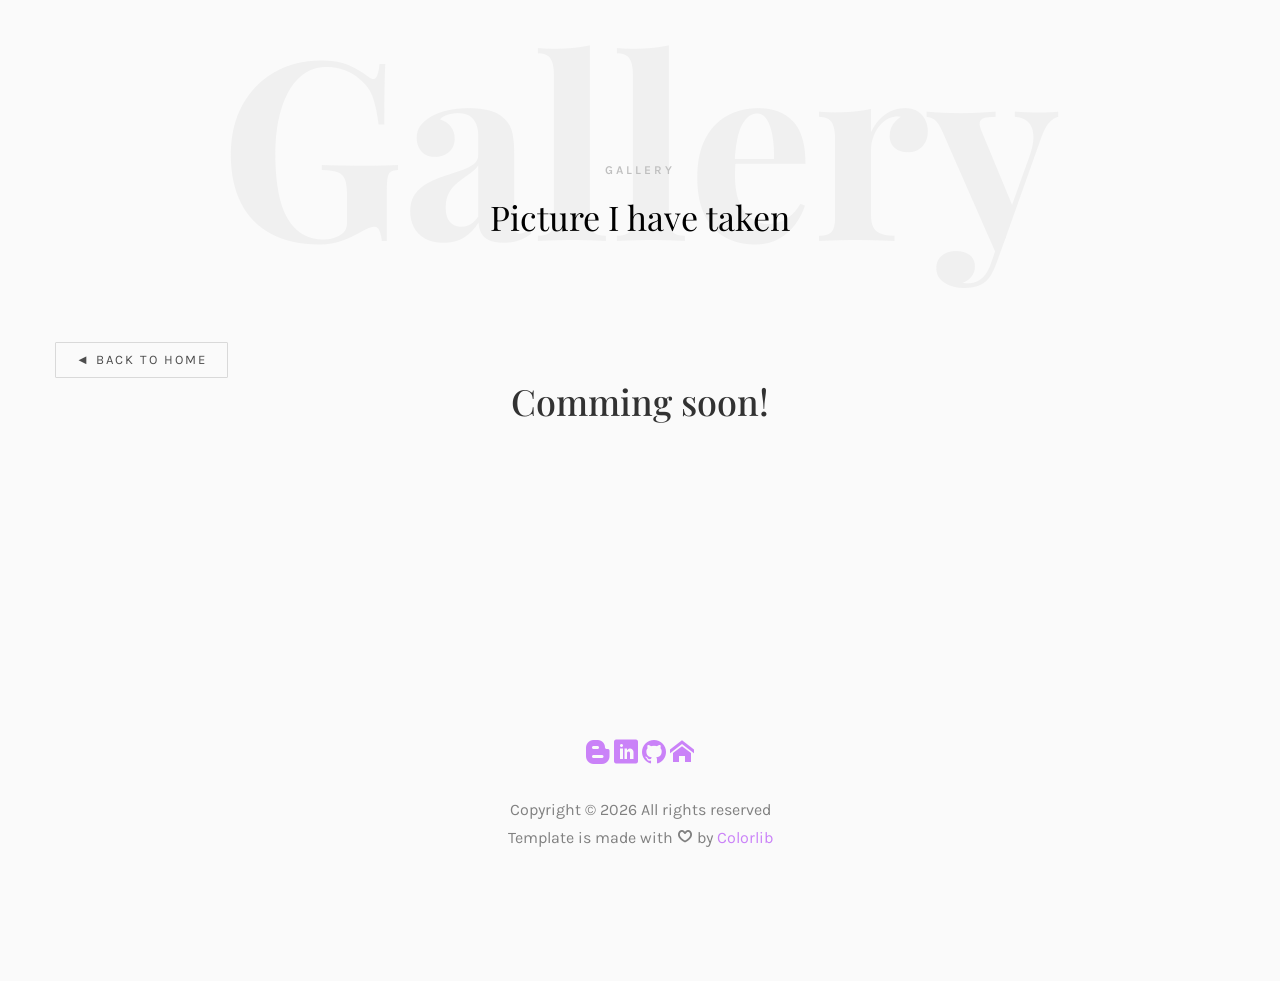
==== gallery.html @ eb0077fd "done index page" ====
<!DOCTYPE HTML>
<html>

<head>
    <meta charset="utf-8">
    <meta http-equiv="X-UA-Compatible" content="IE=edge">
    <title>Gallery | Phan Nhân</title>
    <meta name="viewport" content="width=device-width, initial-scale=1">
    <meta name="description" content="My personal portfolio" />
    <meta name="keywords"
        content="help-14,help14,nhan,phan,developer,programmer,coder,finsify,money lover,app,backend" />
    <meta name="author" content="Help-14" />

    <!-- Facebook and Twitter integration -->
    <meta property="og:title" content="Gallery | Phan Nhan" />
    <meta property="og:image" content="https://nhan.pt/images/preview.jpg" />
    <meta property="og:url" content="https://nhan.pt" />
    <meta property="og:site_name" content="Phan Nhân" />
    <meta property="og:description" content="My personal portfolio" />
    <meta name="twitter:title" content="Gallery | Nhan Phan" />
    <meta name="twitter:image" content="https://nhan.pt/images/preview.jpg" />
    <meta name="twitter:url" content="https://nhan.pt" />
    <meta name="twitter:card" content="summary" />

    <link rel="shortcut icon" href="images/favicon.ico">

    <link href="https://fonts.googleapis.com/css?family=Karla:400,700" rel="stylesheet">
    <link href="https://fonts.googleapis.com/css?family=Playfair+Display:400,400i,700" rel="stylesheet">

    <!-- Animate.css -->
    <link rel="stylesheet" href="css/animate.css">
    <!-- Icomoon Icon Fonts-->
    <link rel="stylesheet" href="css/icomoon.css">
    <!-- Bootstrap  -->
    <link rel="stylesheet" href="css/bootstrap.css">
    <!-- Owl Carousel -->
    <link rel="stylesheet" href="css/owl.carousel.min.css">
    <link rel="stylesheet" href="css/owl.theme.default.min.css">
    <!-- Magnific Popup -->
    <link rel="stylesheet" href="css/magnific-popup.css">

    <link rel="stylesheet" href="css/style.css">

    <!-- Modernizr JS -->
    <script src="js/modernizr-2.6.2.min.js"></script>
    <!-- FOR IE9 below -->
    <!--[if lt IE 9]>
	<script src="js/respond.min.js"></script>
	<![endif]-->

    <!-- Global site tag (gtag.js) - Google Analytics -->
    <script async src="https://www.googletagmanager.com/gtag/js?id=G-64HGCN0E6J"></script>
    <script>
        window.dataLayer = window.dataLayer || [];
        function gtag() { dataLayer.push(arguments); }
        gtag('js', new Date());
        gtag('config', 'G-64HGCN0E6J');
    </script>
</head>

<body>

    <div id="colorlib-page">
        <div id="colorlib-testimony">
            <div id="gallery" class="container">
                <div class="row text-center">
                    <h2 class="bold">Gallery</h2>
                </div>
                <div class="row">
                    <div class="col-md-12 col-md-offset-0 text-center animate-box intro-heading">
                        <span>Gallery</span>
                        <h2>Picture I have taken</h2>
                    </div>
                </div>
                <div class="row">
                    <a href="./index.html" class="btn btn-primary btn-outline">◄ Back to home</a>
                </div>

                <div class="row">
                    <center>
                        <h1>
                            Comming soon!
                        </h1>
                    </center>
                </div>
            </div>
        </div>
    </div>

    <footer>
        <div id="footer">
            <div class="container">
                <div id="contact" class="row">
                    <div class="col-md-12 text-center">
                        <p class="colorlib-social-icons">
                            <a href="https://medium.com/help-14"><i class="icon-blogger"></i></a>
                            <a href="https://www.linkedin.com/in/nhan-phan-625733227/"><i class="icon-linkedin"></i></a>
                            <a href="https://github.com/help-14"><i class="icon-github"></i></a>
                            <a href="https://help14.com"><i class="icon-home"></i></a>
                        </p>
                        <p><a class="mail"></a></p>
                        <p></p>
                    </div>
                </div>
                <div class="row">
                    <div class="col-md-12 text-center">
                        <p>
                            <!-- Link back to Colorlib can't be removed. Template is licensed under CC BY 3.0. -->
                            Copyright &copy;
                            <script>document.write(new Date().getFullYear());</script> All rights reserved
                            <br />Template is made with <i class="icon-heart4" aria-hidden="true"></i> by <a
                                href="https://colorlib.com" target="_blank">Colorlib</a>
                            <!-- Link back to Colorlib can't be removed. Template is licensed under CC BY 3.0. -->
                        </p>
                    </div>
                </div>
            </div>
        </div>
    </footer>

    </div>

    <!-- jQuery -->
    <script src="js/jquery.min.js"></script>
    <!-- jQuery Easing -->
    <script src="js/jquery.easing.1.3.js"></script>
    <!-- Bootstrap -->
    <script src="js/bootstrap.min.js"></script>
    <!-- Waypoints -->
    <script src="js/jquery.waypoints.min.js"></script>
    <!-- Owl Carousel -->
    <script src="js/owl.carousel.min.js"></script>
    <!-- Magnific Popup -->
    <script src="js/jquery.magnific-popup.min.js"></script>
    <script src="js/magnific-popup-options.js"></script>

    <!-- Main JS (Do not remove) -->
    <script src="js/main.js"></script>

</body>

</html>
---- css/icomoon.css ----
@font-face{font-family:icomoon;src:url('fonts/icomoon.eot?tmere9');src:url('fonts/icomoon.eot?tmere9#iefix') format('embedded-opentype'),url('fonts/icomoon.ttf?tmere9') format('truetype'),url('fonts/icomoon.woff?tmere9') format('woff'),url('fonts/icomoon.svg?tmere9#icomoon') format('svg');font-weight:400;font-style:normal}[class*=" icon-"],[class^=icon-]{font-family:icomoon!important;speak:none;font-style:normal;font-weight:400;font-variant:normal;text-transform:none;line-height:1;-webkit-font-smoothing:antialiased;-moz-osx-font-smoothing:grayscale}.icon-activity:before{content:"\e900"}.icon-airplay:before{content:"\e901"}.icon-alert-circle:before{content:"\e902"}.icon-alert-octagon:before{content:"\e903"}.icon-alert-triangle:before{content:"\e904"}.icon-align-center:before{content:"\e905"}.icon-align-justify:before{content:"\e906"}.icon-align-left:before{content:"\e907"}.icon-align-right:before{content:"\e908"}.icon-anchor:before{content:"\e909"}.icon-aperture:before{content:"\e90a"}.icon-arrow-down3:before{content:"\e90b"}.icon-arrow-down-circle:before{content:"\e90c"}.icon-arrow-down-left3:before{content:"\e90d"}.icon-arrow-down-right3:before{content:"\e90e"}.icon-arrow-left3:before{content:"\e90f"}.icon-arrow-left-circle:before{content:"\e910"}.icon-arrow-right3:before{content:"\e911"}.icon-arrow-right-circle:before{content:"\e912"}.icon-arrow-up3:before{content:"\e913"}.icon-arrow-up-circle:before{content:"\e914"}.icon-arrow-up-left3:before{content:"\e915"}.icon-arrow-up-right3:before{content:"\e916"}.icon-at-sign:before{content:"\e917"}.icon-award:before{content:"\e918"}.icon-bar-chart:before{content:"\e919"}.icon-bar-chart-2:before{content:"\e91a"}.icon-battery:before{content:"\e91b"}.icon-battery-charging:before{content:"\e91c"}.icon-bell2:before{content:"\e91d"}.icon-bell-off:before{content:"\e91e"}.icon-bluetooth:before{content:"\e91f"}.icon-bold2:before{content:"\e920"}.icon-book2:before{content:"\e921"}.icon-book-open:before{content:"\e922"}.icon-bookmark2:before{content:"\e923"}.icon-box:before{content:"\e924"}.icon-briefcase2:before{content:"\e925"}.icon-calendar2:before{content:"\e926"}.icon-camera2:before{content:"\e927"}.icon-camera-off:before{content:"\e928"}.icon-cast:before{content:"\e929"}.icon-check:before{content:"\e92a"}.icon-check-circle:before{content:"\e92b"}.icon-check-square:before{content:"\e92c"}.icon-chevron-down:before{content:"\e92d"}.icon-chevron-left:before{content:"\e92e"}.icon-chevron-right:before{content:"\e92f"}.icon-chevron-up:before{content:"\e930"}.icon-chevrons-down:before{content:"\e931"}.icon-chevrons-left:before{content:"\e932"}.icon-chevrons-right:before{content:"\e933"}.icon-chevrons-up:before{content:"\e934"}.icon-chrome2:before{content:"\e935"}.icon-circle:before{content:"\e936"}.icon-clipboard2:before{content:"\e937"}.icon-clock3:before{content:"\e938"}.icon-cloud2:before{content:"\e939"}.icon-cloud-drizzle:before{content:"\e93a"}.icon-cloud-lightning:before{content:"\e93b"}.icon-cloud-off:before{content:"\e93c"}.icon-cloud-rain:before{content:"\e93d"}.icon-cloud-snow:before{content:"\e93e"}.icon-code:before{content:"\e93f"}.icon-codepen2:before{content:"\e940"}.icon-command2:before{content:"\e941"}.icon-compass3:before{content:"\e942"}.icon-copy2:before{content:"\e943"}.icon-corner-down-left:before{content:"\e944"}.icon-corner-down-right:before{content:"\e945"}.icon-corner-left-down:before{content:"\e946"}.icon-corner-left-up:before{content:"\e947"}.icon-corner-right-down:before{content:"\e948"}.icon-corner-right-up:before{content:"\e949"}.icon-corner-up-left:before{content:"\e94a"}.icon-corner-up-right:before{content:"\e94b"}.icon-cpu:before{content:"\e94c"}.icon-credit-card2:before{content:"\e94d"}.icon-crop2:before{content:"\e94e"}.icon-crosshair:before{content:"\e94f"}.icon-database2:before{content:"\e950"}.icon-delete:before{content:"\e951"}.icon-disc:before{content:"\e952"}.icon-dollar-sign:before{content:"\e953"}.icon-download4:before{content:"\e954"}.icon-download-cloud:before{content:"\e955"}.icon-droplet2:before{content:"\e956"}.icon-edit:before{content:"\e957"}.icon-edit-2:before{content:"\e958"}.icon-edit-3:before{content:"\e959"}.icon-external-link:before{content:"\e95a"}.icon-eye2:before{content:"\e95b"}.icon-eye-off:before{content:"\e95c"}.icon-facebook3:before{content:"\e95d"}.icon-fast-forward:before{content:"\e95e"}.icon-feather:before{content:"\e95f"}.icon-file:before{content:"\e960"}.icon-file-minus:before{content:"\e961"}.icon-file-plus:before{content:"\e962"}.icon-file-text3:before{content:"\e963"}.icon-film2:before{content:"\e964"}.icon-filter2:before{content:"\e965"}.icon-flag2:before{content:"\e966"}.icon-folder2:before{content:"\e967"}.icon-folder-minus2:before{content:"\e968"}.icon-folder-plus2:before{content:"\e969"}.icon-git-branch:before{content:"\e96a"}.icon-git-commit:before{content:"\e96b"}.icon-git-merge:before{content:"\e96c"}.icon-git-pull-request:before{content:"\e96d"}.icon-github2:before{content:"\e96e"}.icon-gitlab:before{content:"\e96f"}.icon-globe:before{content:"\e970"}.icon-grid:before{content:"\e971"}.icon-hard-drive:before{content:"\e972"}.icon-hash:before{content:"\e973"}.icon-headphones2:before{content:"\e974"}.icon-heart2:before{content:"\e975"}.icon-help-circle:before{content:"\e976"}.icon-home4:before{content:"\e977"}.icon-image2:before{content:"\e978"}.icon-inbox:before{content:"\e979"}.icon-info2:before{content:"\e97a"}.icon-instagram2:before{content:"\e97b"}.icon-italic2:before{content:"\e97c"}.icon-layers:before{content:"\e97d"}.icon-layout:before{content:"\e97e"}.icon-life-buoy:before{content:"\e97f"}.icon-link2:before{content:"\e980"}.icon-link-2:before{content:"\e981"}.icon-linkedin3:before{content:"\e982"}.icon-list3:before{content:"\e983"}.icon-loader:before{content:"\e984"}.icon-lock2:before{content:"\e985"}.icon-log-in:before{content:"\e986"}.icon-log-out:before{content:"\e987"}.icon-mail5:before{content:"\e988"}.icon-map3:before{content:"\e989"}.icon-map-pin:before{content:"\e98a"}.icon-maximize:before{content:"\e98b"}.icon-maximize-2:before{content:"\e98c"}.icon-menu5:before{content:"\e98d"}.icon-message-circle:before{content:"\e98e"}.icon-message-square:before{content:"\e98f"}.icon-mic2:before{content:"\e990"}.icon-mic-off:before{content:"\e991"}.icon-minimize:before{content:"\e992"}.icon-minimize-2:before{content:"\e993"}.icon-minus2:before{content:"\e994"}.icon-minus-circle:before{content:"\e995"}.icon-minus-square:before{content:"\e996"}.icon-monitor:before{content:"\e997"}.icon-moon:before{content:"\e998"}.icon-more-horizontal:before{content:"\e999"}.icon-more-vertical:before{content:"\e99a"}.icon-move:before{content:"\e99b"}.icon-music2:before{content:"\e99c"}.icon-navigation:before{content:"\e99d"}.icon-navigation-2:before{content:"\e99e"}.icon-octagon:before{content:"\e99f"}.icon-package:before{content:"\e9a0"}.icon-paperclip:before{content:"\e9a1"}.icon-pause3:before{content:"\e9a2"}.icon-pause-circle:before{content:"\e9a3"}.icon-percent:before{content:"\e9a4"}.icon-phone2:before{content:"\e9a5"}.icon-phone-call:before{content:"\e9a6"}.icon-phone-forwarded:before{content:"\e9a7"}.icon-phone-incoming:before{content:"\e9a8"}.icon-phone-missed:before{content:"\e9a9"}.icon-phone-off:before{content:"\e9aa"}.icon-phone-outgoing:before{content:"\e9ab"}.icon-pie-chart2:before{content:"\e9ac"}.icon-play4:before{content:"\e9ad"}.icon-play-circle:before{content:"\e9ae"}.icon-plus2:before{content:"\e9af"}.icon-plus-circle:before{content:"\e9b0"}.icon-plus-square:before{content:"\e9b1"}.icon-pocket:before{content:"\e9b2"}.icon-power2:before{content:"\e9b3"}.icon-printer2:before{content:"\e9b4"}.icon-radio:before{content:"\e9b5"}.icon-refresh-ccw:before{content:"\e9b6"}.icon-refresh-cw:before{content:"\e9b7"}.icon-repeat:before{content:"\e9b8"}.icon-rewind:before{content:"\e9b9"}.icon-rotate-ccw:before{content:"\e9ba"}.icon-rotate-cw:before{content:"\e9bb"}.icon-rss3:before{content:"\e9bc"}.icon-save:before{content:"\e9bd"}.icon-scissors2:before{content:"\e9be"}.icon-search2:before{content:"\e9bf"}.icon-send:before{content:"\e9c0"}.icon-server:before{content:"\e9c1"}.icon-settings:before{content:"\e9c2"}.icon-share3:before{content:"\e9c3"}.icon-share-2:before{content:"\e9c4"}.icon-shield2:before{content:"\e9c5"}.icon-shield-off:before{content:"\e9c6"}.icon-shopping-bag:before{content:"\e9c7"}.icon-shopping-cart:before{content:"\e9c8"}.icon-shuffle2:before{content:"\e9c9"}.icon-sidebar:before{content:"\e9ca"}.icon-skip-back:before{content:"\e9cb"}.icon-skip-forward:before{content:"\e9cc"}.icon-slack:before{content:"\e9cd"}.icon-slash:before{content:"\e9ce"}.icon-sliders:before{content:"\e9cf"}.icon-smartphone:before{content:"\e9d0"}.icon-speaker:before{content:"\e9d1"}.icon-square:before{content:"\e9d2"}.icon-star:before{content:"\e9d3"}.icon-stop-circle:before{content:"\e9d4"}.icon-sun2:before{content:"\e9d5"}.icon-sunrise:before{content:"\e9d6"}.icon-sunset:before{content:"\e9d7"}.icon-tablet2:before{content:"\e9d8"}.icon-tag:before{content:"\e9d9"}.icon-target2:before{content:"\e9da"}.icon-terminal2:before{content:"\e9db"}.icon-thermometer:before{content:"\e9dc"}.icon-thumbs-down:before{content:"\e9dd"}.icon-thumbs-up:before{content:"\e9de"}.icon-toggle-left:before{content:"\e9df"}.icon-toggle-right:before{content:"\e9e0"}.icon-trash:before{content:"\e9e1"}.icon-trash-2:before{content:"\e9e2"}.icon-trending-down:before{content:"\e9e3"}.icon-trending-up:before{content:"\e9e4"}.icon-triangle:before{content:"\e9e5"}.icon-truck2:before{content:"\e9e6"}.icon-tv2:before{content:"\e9e7"}.icon-twitter2:before{content:"\e9e8"}.icon-type:before{content:"\e9e9"}.icon-umbrella:before{content:"\e9ea"}.icon-underline2:before{content:"\e9eb"}.icon-unlock:before{content:"\e9ec"}.icon-upload4:before{content:"\e9ed"}.icon-upload-cloud:before{content:"\e9ee"}.icon-user2:before{content:"\e9ef"}.icon-user-check2:before{content:"\e9f0"}.icon-user-minus2:before{content:"\e9f1"}.icon-user-plus2:before{content:"\e9f2"}.icon-user-x:before{content:"\e9f3"}.icon-users2:before{content:"\e9f4"}.icon-video:before{content:"\e9f5"}.icon-video-off:before{content:"\e9f6"}.icon-voicemail:before{content:"\e9f7"}.icon-volume:before{content:"\e9f8"}.icon-volume-1:before{content:"\e9f9"}.icon-volume-2:before{content:"\e9fa"}.icon-volume-x:before{content:"\e9fb"}.icon-watch:before{content:"\e9fc"}.icon-wifi:before{content:"\e9fd"}.icon-wifi-off:before{content:"\e9fe"}.icon-wind:before{content:"\e9ff"}.icon-x:before{content:"\ea00"}.icon-x-circle:before{content:"\ea01"}.icon-x-square:before{content:"\ea02"}.icon-zap:before{content:"\ea03"}.icon-zap-off:before{content:"\ea04"}.icon-zoom-in2:before{content:"\ea05"}.icon-zoom-out2:before{content:"\ea06"}.icon-times:before{content:"\ea07"}.icon-tick:before{content:"\ea08"}.icon-plus3:before{content:"\ea09"}.icon-minus3:before{content:"\ea0a"}.icon-equals:before{content:"\ea0b"}.icon-divide:before{content:"\ea0c"}.icon-chevron-right2:before{content:"\ea0d"}.icon-chevron-left2:before{content:"\ea0e"}.icon-arrow-right-thick:before{content:"\ea0f"}.icon-arrow-left-thick:before{content:"\ea10"}.icon-th-small:before{content:"\ea11"}.icon-th-menu:before{content:"\ea12"}.icon-th-list:before{content:"\ea13"}.icon-th-large:before{content:"\ea14"}.icon-home5:before{content:"\ea15"}.icon-arrow-forward:before{content:"\ea16"}.icon-arrow-back:before{content:"\ea17"}.icon-rss4:before{content:"\ea18"}.icon-location3:before{content:"\ea19"}.icon-link3:before{content:"\ea1a"}.icon-image3:before{content:"\ea1b"}.icon-arrow-up-thick:before{content:"\ea1c"}.icon-arrow-down-thick:before{content:"\ea1d"}.icon-starburst:before{content:"\ea1e"}.icon-starburst-outline:before{content:"\ea1f"}.icon-star2:before{content:"\ea20"}.icon-flow-children:before{content:"\ea21"}.icon-export:before{content:"\ea22"}.icon-delete2:before{content:"\ea23"}.icon-delete-outline:before{content:"\ea24"}.icon-cloud-storage:before{content:"\ea25"}.icon-wi-fi:before{content:"\ea26"}.icon-heart3:before{content:"\ea27"}.icon-flash:before{content:"\ea28"}.icon-cancel:before{content:"\ea29"}.icon-backspace:before{content:"\ea2a"}.icon-attachment2:before{content:"\ea2b"}.icon-arrow-move:before{content:"\ea2c"}.icon-warning2:before{content:"\ea2d"}.icon-user3:before{content:"\ea2e"}.icon-radar:before{content:"\ea2f"}.icon-lock-open:before{content:"\ea30"}.icon-lock-closed:before{content:"\ea31"}.icon-location-arrow:before{content:"\ea32"}.icon-info3:before{content:"\ea33"}.icon-user-delete:before{content:"\ea34"}.icon-user-add:before{content:"\ea35"}.icon-media-pause:before{content:"\ea36"}.icon-group:before{content:"\ea37"}.icon-chart-pie:before{content:"\ea38"}.icon-chart-line:before{content:"\ea39"}.icon-chart-bar:before{content:"\ea3a"}.icon-chart-area:before{content:"\ea3b"}.icon-video2:before{content:"\ea3c"}.icon-point-of-interest:before{content:"\ea3d"}.icon-infinity:before{content:"\ea3e"}.icon-globe2:before{content:"\ea3f"}.icon-eye3:before{content:"\ea40"}.icon-cog2:before{content:"\ea41"}.icon-camera3:before{content:"\ea42"}.icon-upload5:before{content:"\ea43"}.icon-scissors3:before{content:"\ea44"}.icon-refresh:before{content:"\ea45"}.icon-pin:before{content:"\ea46"}.icon-key3:before{content:"\ea47"}.icon-info-large:before{content:"\ea48"}.icon-eject2:before{content:"\ea49"}.icon-download5:before{content:"\ea4a"}.icon-zoom:before{content:"\ea4b"}.icon-zoom-out3:before{content:"\ea4c"}.icon-zoom-in3:before{content:"\ea4d"}.icon-sort-numerically:before{content:"\ea4e"}.icon-sort-alphabetically:before{content:"\ea4f"}.icon-input-checked:before{content:"\ea50"}.icon-calender:before{content:"\ea51"}.icon-world:before{content:"\ea52"}.icon-notes:before{content:"\ea53"}.icon-code2:before{content:"\ea54"}.icon-arrow-sync:before{content:"\ea55"}.icon-arrow-shuffle:before{content:"\ea56"}.icon-arrow-repeat:before{content:"\ea57"}.icon-arrow-minimise:before{content:"\ea58"}.icon-arrow-maximise:before{content:"\ea59"}.icon-arrow-loop:before{content:"\ea5a"}.icon-anchor2:before{content:"\ea5b"}.icon-spanner:before{content:"\ea5c"}.icon-puzzle:before{content:"\ea5d"}.icon-power3:before{content:"\ea5e"}.icon-plane:before{content:"\ea5f"}.icon-pi:before{content:"\ea60"}.icon-phone3:before{content:"\ea61"}.icon-microphone:before{content:"\ea62"}.icon-media-rewind:before{content:"\ea63"}.icon-flag3:before{content:"\ea64"}.icon-adjust-brightness:before{content:"\ea65"}.icon-waves:before{content:"\ea66"}.icon-social-twitter:before{content:"\ea67"}.icon-social-facebook:before{content:"\ea68"}.icon-social-dribbble:before{content:"\ea69"}.icon-media-stop:before{content:"\ea6a"}.icon-media-record:before{content:"\ea6b"}.icon-media-play:before{content:"\ea6c"}.icon-media-fast-forward:before{content:"\ea6d"}.icon-media-eject:before{content:"\ea6e"}.icon-social-vimeo:before{content:"\ea6f"}.icon-social-tumbler:before{content:"\ea70"}.icon-social-skype:before{content:"\ea71"}.icon-social-pinterest:before{content:"\ea72"}.icon-social-linkedin:before{content:"\ea73"}.icon-social-last-fm:before{content:"\ea74"}.icon-social-github:before{content:"\ea75"}.icon-social-flickr:before{content:"\ea76"}.icon-at:before{content:"\ea77"}.icon-times-outline:before{content:"\ea78"}.icon-plus-outline:before{content:"\ea79"}.icon-minus-outline:before{content:"\ea7a"}.icon-tick-outline:before{content:"\ea7b"}.icon-th-large-outline:before{content:"\ea7c"}.icon-equals-outline:before{content:"\ea7d"}.icon-divide-outline:before{content:"\ea7e"}.icon-chevron-right-outline:before{content:"\ea7f"}.icon-chevron-left-outline:before{content:"\ea80"}.icon-arrow-right-outline:before{content:"\ea81"}.icon-arrow-left-outline:before{content:"\ea82"}.icon-th-small-outline:before{content:"\ea83"}.icon-th-menu-outline:before{content:"\ea84"}.icon-th-list-outline:before{content:"\ea85"}.icon-news:before{content:"\ea86"}.icon-home-outline:before{content:"\ea87"}.icon-arrow-up-outline:before{content:"\ea88"}.icon-arrow-forward-outline:before{content:"\ea89"}.icon-arrow-down-outline:before{content:"\ea8a"}.icon-arrow-back-outline:before{content:"\ea8b"}.icon-trash2:before{content:"\ea8c"}.icon-rss-outline:before{content:"\ea8d"}.icon-message:before{content:"\ea8e"}.icon-location-outline:before{content:"\ea8f"}.icon-link-outline:before{content:"\ea90"}.icon-image-outline:before{content:"\ea91"}.icon-export-outline:before{content:"\ea92"}.icon-cross2:before{content:"\ea93"}.icon-wi-fi-outline:before{content:"\ea94"}.icon-star-outline:before{content:"\ea95"}.icon-media-pause-outline:before{content:"\ea96"}.icon-mail6:before{content:"\ea97"}.icon-heart-outline:before{content:"\ea98"}.icon-flash-outline:before{content:"\ea99"}.icon-cancel-outline:before{content:"\ea9a"}.icon-beaker:before{content:"\ea9b"}.icon-arrow-move-outline:before{content:"\ea9c"}.icon-watch2:before{content:"\ea9d"}.icon-warning-outline:before{content:"\ea9e"}.icon-time:before{content:"\ea9f"}.icon-radar-outline:before{content:"\eaa0"}.icon-lock-open-outline:before{content:"\eaa1"}.icon-location-arrow-outline:before{content:"\eaa2"}.icon-info-outline:before{content:"\eaa3"}.icon-backspace-outline:before{content:"\eaa4"}.icon-attachment-outline:before{content:"\eaa5"}.icon-user-outline:before{content:"\eaa6"}.icon-user-delete-outline:before{content:"\eaa7"}.icon-user-add-outline:before{content:"\eaa8"}.icon-lock-closed-outline:before{content:"\eaa9"}.icon-group-outline:before{content:"\eaaa"}.icon-chart-pie-outline:before{content:"\eaab"}.icon-chart-line-outline:before{content:"\eaac"}.icon-chart-bar-outline:before{content:"\eaad"}.icon-chart-area-outline:before{content:"\eaae"}.icon-video-outline:before{content:"\eaaf"}.icon-point-of-interest-outline:before{content:"\eab0"}.icon-map4:before{content:"\eab1"}.icon-key-outline:before{content:"\eab2"}.icon-infinity-outline:before{content:"\eab3"}.icon-globe-outline:before{content:"\eab4"}.icon-eye-outline:before{content:"\eab5"}.icon-cog-outline:before{content:"\eab6"}.icon-camera-outline:before{content:"\eab7"}.icon-upload-outline:before{content:"\eab8"}.icon-support:before{content:"\eab9"}.icon-scissors-outline:before{content:"\eaba"}.icon-refresh-outline:before{content:"\eabb"}.icon-info-large-outline:before{content:"\eabc"}.icon-eject-outline:before{content:"\eabd"}.icon-download-outline:before{content:"\eabe"}.icon-battery-mid:before{content:"\eabf"}.icon-battery-low:before{content:"\eac0"}.icon-battery-high:before{content:"\eac1"}.icon-zoom-outline:before{content:"\eac2"}.icon-zoom-out-outline:before{content:"\eac3"}.icon-zoom-in-outline:before{content:"\eac4"}.icon-tag2:before{content:"\eac5"}.icon-tabs-outline:before{content:"\eac6"}.icon-pin-outline:before{content:"\eac7"}.icon-message-typing:before{content:"\eac8"}.icon-directions:before{content:"\eac9"}.icon-battery-full:before{content:"\eaca"}.icon-battery-charge:before{content:"\eacb"}.icon-pipette:before{content:"\eacc"}.icon-pencil3:before{content:"\eacd"}.icon-folder3:before{content:"\eace"}.icon-folder-delete:before{content:"\eacf"}.icon-folder-add:before{content:"\ead0"}.icon-edit2:before{content:"\ead1"}.icon-document:before{content:"\ead2"}.icon-document-delete:before{content:"\ead3"}.icon-document-add:before{content:"\ead4"}.icon-brush:before{content:"\ead5"}.icon-thumbs-up2:before{content:"\ead6"}.icon-thumbs-down2:before{content:"\ead7"}.icon-pen2:before{content:"\ead8"}.icon-sort-numerically-outline:before{content:"\ead9"}.icon-sort-alphabetically-outline:before{content:"\eada"}.icon-social-last-fm-circular:before{content:"\eadb"}.icon-social-github-circular:before{content:"\eadc"}.icon-compass4:before{content:"\eadd"}.icon-bookmark3:before{content:"\eade"}.icon-input-checked-outline:before{content:"\eadf"}.icon-code-outline:before{content:"\eae0"}.icon-calender-outline:before{content:"\eae1"}.icon-business-card:before{content:"\eae2"}.icon-arrow-up4:before{content:"\eae3"}.icon-arrow-sync-outline:before{content:"\eae4"}.icon-arrow-right4:before{content:"\eae5"}.icon-arrow-repeat-outline:before{content:"\eae6"}.icon-arrow-loop-outline:before{content:"\eae7"}.icon-arrow-left4:before{content:"\eae8"}.icon-flow-switch:before{content:"\eae9"}.icon-flow-parallel:before{content:"\eaea"}.icon-flow-merge:before{content:"\eaeb"}.icon-document-text:before{content:"\eaec"}.icon-clipboard3:before{content:"\eaed"}.icon-calculator2:before{content:"\eaee"}.icon-arrow-minimise-outline:before{content:"\eaef"}.icon-arrow-maximise-outline:before{content:"\eaf0"}.icon-arrow-down4:before{content:"\eaf1"}.icon-gift2:before{content:"\eaf2"}.icon-film3:before{content:"\eaf3"}.icon-database3:before{content:"\eaf4"}.icon-bell3:before{content:"\eaf5"}.icon-anchor-outline:before{content:"\eaf6"}.icon-adjust-contrast:before{content:"\eaf7"}.icon-world-outline:before{content:"\eaf8"}.icon-shopping-bag2:before{content:"\eaf9"}.icon-power-outline:before{content:"\eafa"}.icon-notes-outline:before{content:"\eafb"}.icon-device-tablet:before{content:"\eafc"}.icon-device-phone:before{content:"\eafd"}.icon-device-laptop:before{content:"\eafe"}.icon-device-desktop:before{content:"\eaff"}.icon-briefcase3:before{content:"\eb00"}.icon-stopwatch2:before{content:"\eb01"}.icon-spanner-outline:before{content:"\eb02"}.icon-puzzle-outline:before{content:"\eb03"}.icon-printer3:before{content:"\eb04"}.icon-pi-outline:before{content:"\eb05"}.icon-lightbulb:before{content:"\eb06"}.icon-flag-outline:before{content:"\eb07"}.icon-contacts:before{content:"\eb08"}.icon-archive:before{content:"\eb09"}.icon-weather-stormy:before{content:"\eb0a"}.icon-weather-shower:before{content:"\eb0b"}.icon-weather-partly-sunny:before{content:"\eb0c"}.icon-weather-downpour:before{content:"\eb0d"}.icon-weather-cloudy:before{content:"\eb0e"}.icon-plane-outline:before{content:"\eb0f"}.icon-phone-outline:before{content:"\eb10"}.icon-microphone-outline:before{content:"\eb11"}.icon-weather-windy:before{content:"\eb12"}.icon-weather-windy-cloudy:before{content:"\eb13"}.icon-weather-sunny:before{content:"\eb14"}.icon-weather-snow:before{content:"\eb15"}.icon-weather-night:before{content:"\eb16"}.icon-media-stop-outline:before{content:"\eb17"}.icon-media-rewind-outline:before{content:"\eb18"}.icon-media-record-outline:before{content:"\eb19"}.icon-media-play-outline:before{content:"\eb1a"}.icon-media-fast-forward-outline:before{content:"\eb1b"}.icon-media-eject-outline:before{content:"\eb1c"}.icon-wine:before{content:"\eb1d"}.icon-waves-outline:before{content:"\eb1e"}.icon-ticket2:before{content:"\eb1f"}.icon-tags:before{content:"\eb20"}.icon-plug:before{content:"\eb21"}.icon-headphones3:before{content:"\eb22"}.icon-credit-card3:before{content:"\eb23"}.icon-coffee:before{content:"\eb24"}.icon-book3:before{content:"\eb25"}.icon-beer:before{content:"\eb26"}.icon-volume2:before{content:"\eb27"}.icon-volume-up:before{content:"\eb28"}.icon-volume-mute3:before{content:"\eb29"}.icon-volume-down:before{content:"\eb2a"}.icon-social-vimeo-circular:before{content:"\eb2b"}.icon-social-twitter-circular:before{content:"\eb2c"}.icon-social-pinterest-circular:before{content:"\eb2d"}.icon-social-linkedin-circular:before{content:"\eb2e"}.icon-social-facebook-circular:before{content:"\eb2f"}.icon-social-dribbble-circular:before{content:"\eb30"}.icon-tree2:before{content:"\eb31"}.icon-thermometer2:before{content:"\eb32"}.icon-social-tumbler-circular:before{content:"\eb33"}.icon-social-skype-outline:before{content:"\eb34"}.icon-social-flickr-circular:before{content:"\eb35"}.icon-social-at-circular:before{content:"\eb36"}.icon-shopping-cart2:before{content:"\eb37"}.icon-messages:before{content:"\eb38"}.icon-leaf2:before{content:"\eb39"}.icon-feather2:before{content:"\eb3a"}.icon-box2:before{content:"\eb3b"}.icon-write:before{content:"\eb3c"}.icon-clock4:before{content:"\eb3d"}.icon-reply2:before{content:"\eb3e"}.icon-reply-all:before{content:"\eb3f"}.icon-forward4:before{content:"\eb40"}.icon-flag4:before{content:"\eb41"}.icon-search3:before{content:"\eb42"}.icon-trash3:before{content:"\eb43"}.icon-envelope:before{content:"\eb44"}.icon-bubble3:before{content:"\eb45"}.icon-bubbles5:before{content:"\eb46"}.icon-user4:before{content:"\eb47"}.icon-users3:before{content:"\eb48"}.icon-cloud3:before{content:"\eb49"}.icon-download6:before{content:"\eb4a"}.icon-upload6:before{content:"\eb4b"}.icon-rain:before{content:"\eb4c"}.icon-sun3:before{content:"\eb4d"}.icon-moon2:before{content:"\eb4e"}.icon-bell4:before{content:"\eb4f"}.icon-folder4:before{content:"\eb50"}.icon-pin2:before{content:"\eb51"}.icon-sound:before{content:"\eb52"}.icon-microphone2:before{content:"\eb53"}.icon-camera4:before{content:"\eb54"}.icon-image4:before{content:"\eb55"}.icon-cog3:before{content:"\eb56"}.icon-calendar3:before{content:"\eb57"}.icon-book4:before{content:"\eb58"}.icon-map-marker:before{content:"\eb59"}.icon-store:before{content:"\eb5a"}.icon-support2:before{content:"\eb5b"}.icon-tag3:before{content:"\eb5c"}.icon-heart4:before{content:"\eb5d"}.icon-video-camera2:before{content:"\eb5e"}.icon-trophy2:before{content:"\eb5f"}.icon-cart2:before{content:"\eb60"}.icon-eye4:before{content:"\eb61"}.icon-cancel2:before{content:"\eb62"}.icon-chart:before{content:"\eb63"}.icon-target3:before{content:"\eb64"}.icon-printer4:before{content:"\eb65"}.icon-location4:before{content:"\eb66"}.icon-bookmark4:before{content:"\eb67"}.icon-monitor2:before{content:"\eb68"}.icon-cross3:before{content:"\eb69"}.icon-plus4:before{content:"\eb6a"}.icon-left:before{content:"\eb6b"}.icon-up:before{content:"\eb6c"}.icon-browser:before{content:"\eb6d"}.icon-windows2:before{content:"\eb6e"}.icon-switch2:before{content:"\eb6f"}.icon-dashboard:before{content:"\eb70"}.icon-play5:before{content:"\eb71"}.icon-fast-forward2:before{content:"\eb72"}.icon-next3:before{content:"\eb73"}.icon-refresh2:before{content:"\eb74"}.icon-film4:before{content:"\eb75"}.icon-home6:before{content:"\eb76"}.icon-home:before{content:"\eb77"}.icon-home2:before{content:"\eb78"}.icon-home3:before{content:"\eb79"}.icon-office:before{content:"\eb7a"}.icon-newspaper:before{content:"\eb7b"}.icon-pencil:before{content:"\eb7c"}.icon-pencil2:before{content:"\eb7d"}.icon-quill:before{content:"\eb7e"}.icon-pen:before{content:"\eb7f"}.icon-blog:before{content:"\eb80"}.icon-eyedropper:before{content:"\eb81"}.icon-droplet:before{content:"\eb82"}.icon-paint-format:before{content:"\eb83"}.icon-image:before{content:"\eb84"}.icon-images:before{content:"\eb85"}.icon-camera:before{content:"\eb86"}.icon-headphones:before{content:"\eb87"}.icon-music:before{content:"\eb88"}.icon-play:before{content:"\eb89"}.icon-film:before{content:"\eb8a"}.icon-video-camera:before{content:"\eb8b"}.icon-dice:before{content:"\eb8c"}.icon-pacman:before{content:"\eb8d"}.icon-spades:before{content:"\eb8e"}.icon-clubs:before{content:"\eb8f"}.icon-diamonds:before{content:"\eb90"}.icon-bullhorn:before{content:"\eb91"}.icon-connection:before{content:"\eb92"}.icon-podcast:before{content:"\eb93"}.icon-feed:before{content:"\eb94"}.icon-mic:before{content:"\eb95"}.icon-book:before{content:"\eb96"}.icon-books:before{content:"\eb97"}.icon-library:before{content:"\eb98"}.icon-file-text:before{content:"\eb99"}.icon-profile:before{content:"\eb9a"}.icon-file-empty:before{content:"\eb9b"}.icon-files-empty:before{content:"\eb9c"}.icon-file-text2:before{content:"\eb9d"}.icon-file-picture:before{content:"\eb9e"}.icon-file-music:before{content:"\eb9f"}.icon-file-play:before{content:"\eba0"}.icon-file-video:before{content:"\eba1"}.icon-file-zip:before{content:"\eba2"}.icon-copy:before{content:"\eba3"}.icon-paste:before{content:"\eba4"}.icon-stack:before{content:"\eba5"}.icon-folder:before{content:"\eba6"}.icon-folder-open:before{content:"\eba7"}.icon-folder-plus:before{content:"\eba8"}.icon-folder-minus:before{content:"\eba9"}.icon-folder-download:before{content:"\ebaa"}.icon-folder-upload:before{content:"\ebab"}.icon-price-tag:before{content:"\ebac"}.icon-price-tags:before{content:"\ebad"}.icon-barcode:before{content:"\ebae"}.icon-qrcode:before{content:"\ebaf"}.icon-ticket:before{content:"\ebb0"}.icon-cart:before{content:"\ebb1"}.icon-coin-dollar:before{content:"\ebb2"}.icon-coin-euro:before{content:"\ebb3"}.icon-coin-pound:before{content:"\ebb4"}.icon-coin-yen:before{content:"\ebb5"}.icon-credit-card:before{content:"\ebb6"}.icon-calculator:before{content:"\ebb7"}.icon-lifebuoy:before{content:"\ebb8"}.icon-phone:before{content:"\ebb9"}.icon-phone-hang-up:before{content:"\ebba"}.icon-address-book:before{content:"\ebbb"}.icon-envelop:before{content:"\ebbc"}.icon-pushpin:before{content:"\ebbd"}.icon-location:before{content:"\ebbe"}.icon-location2:before{content:"\ebbf"}.icon-compass:before{content:"\ebc0"}.icon-compass2:before{content:"\ebc1"}.icon-map:before{content:"\ebc2"}.icon-map2:before{content:"\ebc3"}.icon-history:before{content:"\ebc4"}.icon-clock:before{content:"\ebc5"}.icon-clock2:before{content:"\ebc6"}.icon-alarm:before{content:"\ebc7"}.icon-bell:before{content:"\ebc8"}.icon-stopwatch:before{content:"\ebc9"}.icon-calendar:before{content:"\ebca"}.icon-printer:before{content:"\ebcb"}.icon-keyboard:before{content:"\ebcc"}.icon-display:before{content:"\ebcd"}.icon-laptop:before{content:"\ebce"}.icon-mobile:before{content:"\ebcf"}.icon-mobile2:before{content:"\ebd0"}.icon-tablet:before{content:"\ebd1"}.icon-tv:before{content:"\ebd2"}.icon-drawer:before{content:"\ebd3"}.icon-drawer2:before{content:"\ebd4"}.icon-box-add:before{content:"\ebd5"}.icon-box-remove:before{content:"\ebd6"}.icon-download:before{content:"\ebd7"}.icon-upload:before{content:"\ebd8"}.icon-floppy-disk:before{content:"\ebd9"}.icon-drive:before{content:"\ebda"}.icon-database:before{content:"\ebdb"}.icon-undo:before{content:"\ebdc"}.icon-redo:before{content:"\ebdd"}.icon-undo2:before{content:"\ebde"}.icon-redo2:before{content:"\ebdf"}.icon-forward:before{content:"\ebe0"}.icon-reply:before{content:"\ebe1"}.icon-bubble:before{content:"\ebe2"}.icon-bubbles:before{content:"\ebe3"}.icon-bubbles2:before{content:"\ebe4"}.icon-bubble2:before{content:"\ebe5"}.icon-bubbles3:before{content:"\ebe6"}.icon-bubbles4:before{content:"\ebe7"}.icon-user:before{content:"\ebe8"}.icon-users:before{content:"\ebe9"}.icon-user-plus:before{content:"\ebea"}.icon-user-minus:before{content:"\ebeb"}.icon-user-check:before{content:"\ebec"}.icon-user-tie:before{content:"\ebed"}.icon-quotes-left:before{content:"\ebee"}.icon-quotes-right:before{content:"\ebef"}.icon-hour-glass:before{content:"\ebf0"}.icon-spinner:before{content:"\ebf1"}.icon-spinner2:before{content:"\ebf2"}.icon-spinner3:before{content:"\ebf3"}.icon-spinner4:before{content:"\ebf4"}.icon-spinner5:before{content:"\ebf5"}.icon-spinner6:before{content:"\ebf6"}.icon-spinner7:before{content:"\ebf7"}.icon-spinner8:before{content:"\ebf8"}.icon-spinner9:before{content:"\ebf9"}.icon-spinner10:before{content:"\ebfa"}.icon-spinner11:before{content:"\ebfb"}.icon-binoculars:before{content:"\ebfc"}.icon-search:before{content:"\ebfd"}.icon-zoom-in:before{content:"\ebfe"}.icon-zoom-out:before{content:"\ebff"}.icon-enlarge:before{content:"\ec00"}.icon-shrink:before{content:"\ec01"}.icon-enlarge2:before{content:"\ec02"}.icon-shrink2:before{content:"\ec03"}.icon-key:before{content:"\ec04"}.icon-key2:before{content:"\ec05"}.icon-lock:before{content:"\ec06"}.icon-unlocked:before{content:"\ec07"}.icon-wrench:before{content:"\ec08"}.icon-equalizer:before{content:"\ec09"}.icon-equalizer2:before{content:"\ec0a"}.icon-cog:before{content:"\ec0b"}.icon-cogs:before{content:"\ec0c"}.icon-hammer:before{content:"\ec0d"}.icon-magic-wand:before{content:"\ec0e"}.icon-aid-kit:before{content:"\ec0f"}.icon-bug:before{content:"\ec10"}.icon-pie-chart:before{content:"\ec11"}.icon-stats-dots:before{content:"\ec12"}.icon-stats-bars:before{content:"\ec13"}.icon-stats-bars2:before{content:"\ec14"}.icon-trophy:before{content:"\ec15"}.icon-gift:before{content:"\ec16"}.icon-glass:before{content:"\ec17"}.icon-glass2:before{content:"\ec18"}.icon-mug:before{content:"\ec19"}.icon-spoon-knife:before{content:"\ec1a"}.icon-leaf:before{content:"\ec1b"}.icon-rocket:before{content:"\ec1c"}.icon-meter:before{content:"\ec1d"}.icon-meter2:before{content:"\ec1e"}.icon-hammer2:before{content:"\ec1f"}.icon-fire:before{content:"\ec20"}.icon-lab:before{content:"\ec21"}.icon-magnet:before{content:"\ec22"}.icon-bin:before{content:"\ec23"}.icon-bin2:before{content:"\ec24"}.icon-briefcase:before{content:"\ec25"}.icon-airplane:before{content:"\ec26"}.icon-truck:before{content:"\ec27"}.icon-road:before{content:"\ec28"}.icon-accessibility:before{content:"\ec29"}.icon-target:before{content:"\ec2a"}.icon-shield:before{content:"\ec2b"}.icon-power:before{content:"\ec2c"}.icon-switch:before{content:"\ec2d"}.icon-power-cord:before{content:"\ec2e"}.icon-clipboard:before{content:"\ec2f"}.icon-list-numbered:before{content:"\ec30"}.icon-list:before{content:"\ec31"}.icon-list2:before{content:"\ec32"}.icon-tree:before{content:"\ec33"}.icon-menu:before{content:"\ec34"}.icon-menu2:before{content:"\ec35"}.icon-menu3:before{content:"\ec36"}.icon-menu4:before{content:"\ec37"}.icon-cloud:before{content:"\ec38"}.icon-cloud-download:before{content:"\ec39"}.icon-cloud-upload:before{content:"\ec3a"}.icon-cloud-check:before{content:"\ec3b"}.icon-download2:before{content:"\ec3c"}.icon-upload2:before{content:"\ec3d"}.icon-download3:before{content:"\ec3e"}.icon-upload3:before{content:"\ec3f"}.icon-sphere:before{content:"\ec40"}.icon-earth:before{content:"\ec41"}.icon-link:before{content:"\ec42"}.icon-flag:before{content:"\ec43"}.icon-attachment:before{content:"\ec44"}.icon-eye:before{content:"\ec45"}.icon-eye-plus:before{content:"\ec46"}.icon-eye-minus:before{content:"\ec47"}.icon-eye-blocked:before{content:"\ec48"}.icon-bookmark:before{content:"\ec49"}.icon-bookmarks:before{content:"\ec4a"}.icon-sun:before{content:"\ec4b"}.icon-contrast:before{content:"\ec4c"}.icon-brightness-contrast:before{content:"\ec4d"}.icon-star-empty:before{content:"\ec4e"}.icon-star-half:before{content:"\ec4f"}.icon-star-full:before{content:"\ec50"}.icon-heart:before{content:"\ec51"}.icon-heart-broken:before{content:"\ec52"}.icon-man:before{content:"\ec53"}.icon-woman:before{content:"\ec54"}.icon-man-woman:before{content:"\ec55"}.icon-happy:before{content:"\ec56"}.icon-happy2:before{content:"\ec57"}.icon-smile:before{content:"\ec58"}.icon-smile2:before{content:"\ec59"}.icon-tongue:before{content:"\ec5a"}.icon-tongue2:before{content:"\ec5b"}.icon-sad:before{content:"\ec5c"}.icon-sad2:before{content:"\ec5d"}.icon-wink:before{content:"\ec5e"}.icon-wink2:before{content:"\ec5f"}.icon-grin:before{content:"\ec60"}.icon-grin2:before{content:"\ec61"}.icon-cool:before{content:"\ec62"}.icon-cool2:before{content:"\ec63"}.icon-angry:before{content:"\ec64"}.icon-angry2:before{content:"\ec65"}.icon-evil:before{content:"\ec66"}.icon-evil2:before{content:"\ec67"}.icon-shocked:before{content:"\ec68"}.icon-shocked2:before{content:"\ec69"}.icon-baffled:before{content:"\ec6a"}.icon-baffled2:before{content:"\ec6b"}.icon-confused:before{content:"\ec6c"}.icon-confused2:before{content:"\ec6d"}.icon-neutral:before{content:"\ec6e"}.icon-neutral2:before{content:"\ec6f"}.icon-hipster:before{content:"\ec70"}.icon-hipster2:before{content:"\ec71"}.icon-wondering:before{content:"\ec72"}.icon-wondering2:before{content:"\ec73"}.icon-sleepy:before{content:"\ec74"}.icon-sleepy2:before{content:"\ec75"}.icon-frustrated:before{content:"\ec76"}.icon-frustrated2:before{content:"\ec77"}.icon-crying:before{content:"\ec78"}.icon-crying2:before{content:"\ec79"}.icon-point-up:before{content:"\ec7a"}.icon-point-right:before{content:"\ec7b"}.icon-point-down:before{content:"\ec7c"}.icon-point-left:before{content:"\ec7d"}.icon-warning:before{content:"\ec7e"}.icon-notification:before{content:"\ec7f"}.icon-question:before{content:"\ec80"}.icon-plus:before{content:"\ec81"}.icon-minus:before{content:"\ec82"}.icon-info:before{content:"\ec83"}.icon-cancel-circle:before{content:"\ec84"}.icon-blocked:before{content:"\ec85"}.icon-cross:before{content:"\ec86"}.icon-checkmark:before{content:"\ec87"}.icon-checkmark2:before{content:"\ec88"}.icon-spell-check:before{content:"\ec89"}.icon-enter:before{content:"\ec8a"}.icon-exit:before{content:"\ec8b"}.icon-play2:before{content:"\ec8c"}.icon-pause:before{content:"\ec8d"}.icon-stop:before{content:"\ec8e"}.icon-previous:before{content:"\ec8f"}.icon-next:before{content:"\ec90"}.icon-backward:before{content:"\ec91"}.icon-forward2:before{content:"\ec92"}.icon-play3:before{content:"\ec93"}.icon-pause2:before{content:"\ec94"}.icon-stop2:before{content:"\ec95"}.icon-backward2:before{content:"\ec96"}.icon-forward3:before{content:"\ec97"}.icon-first:before{content:"\ec98"}.icon-last:before{content:"\ec99"}.icon-previous2:before{content:"\ec9a"}.icon-next2:before{content:"\ec9b"}.icon-eject:before{content:"\ec9c"}.icon-volume-high:before{content:"\ec9d"}.icon-volume-medium:before{content:"\ec9e"}.icon-volume-low:before{content:"\ec9f"}.icon-volume-mute:before{content:"\eca0"}.icon-volume-mute2:before{content:"\eca1"}.icon-volume-increase:before{content:"\eca2"}.icon-volume-decrease:before{content:"\eca3"}.icon-loop:before{content:"\eca4"}.icon-loop2:before{content:"\eca5"}.icon-infinite:before{content:"\eca6"}.icon-shuffle:before{content:"\eca7"}.icon-arrow-up-left:before{content:"\eca8"}.icon-arrow-up:before{content:"\eca9"}.icon-arrow-up-right:before{content:"\ecaa"}.icon-arrow-right:before{content:"\ecab"}.icon-arrow-down-right:before{content:"\ecac"}.icon-arrow-down:before{content:"\ecad"}.icon-arrow-down-left:before{content:"\ecae"}.icon-arrow-left:before{content:"\ecaf"}.icon-arrow-up-left2:before{content:"\ecb0"}.icon-arrow-up2:before{content:"\ecb1"}.icon-arrow-up-right2:before{content:"\ecb2"}.icon-arrow-right2:before{content:"\ecb3"}.icon-arrow-down-right2:before{content:"\ecb4"}.icon-arrow-down2:before{content:"\ecb5"}.icon-arrow-down-left2:before{content:"\ecb6"}.icon-arrow-left2:before{content:"\ecb7"}.icon-circle-up:before{content:"\ecb8"}.icon-circle-right:before{content:"\ecb9"}.icon-circle-down:before{content:"\ecba"}.icon-circle-left:before{content:"\ecbb"}.icon-tab:before{content:"\ecbc"}.icon-move-up:before{content:"\ecbd"}.icon-move-down:before{content:"\ecbe"}.icon-sort-alpha-asc:before{content:"\ecbf"}.icon-sort-alpha-desc:before{content:"\ecc0"}.icon-sort-numeric-asc:before{content:"\ecc1"}.icon-sort-numberic-desc:before{content:"\ecc2"}.icon-sort-amount-asc:before{content:"\ecc3"}.icon-sort-amount-desc:before{content:"\ecc4"}.icon-command:before{content:"\ecc5"}.icon-shift:before{content:"\ecc6"}.icon-ctrl:before{content:"\ecc7"}.icon-opt:before{content:"\ecc8"}.icon-checkbox-checked:before{content:"\ecc9"}.icon-checkbox-unchecked:before{content:"\ecca"}.icon-radio-checked:before{content:"\eccb"}.icon-radio-checked2:before{content:"\eccc"}.icon-radio-unchecked:before{content:"\eccd"}.icon-crop:before{content:"\ecce"}.icon-make-group:before{content:"\eccf"}.icon-ungroup:before{content:"\ecd0"}.icon-scissors:before{content:"\ecd1"}.icon-filter:before{content:"\ecd2"}.icon-font:before{content:"\ecd3"}.icon-ligature:before{content:"\ecd4"}.icon-ligature2:before{content:"\ecd5"}.icon-text-height:before{content:"\ecd6"}.icon-text-width:before{content:"\ecd7"}.icon-font-size:before{content:"\ecd8"}.icon-bold:before{content:"\ecd9"}.icon-underline:before{content:"\ecda"}.icon-italic:before{content:"\ecdb"}.icon-strikethrough:before{content:"\ecdc"}.icon-omega:before{content:"\ecdd"}.icon-sigma:before{content:"\ecde"}.icon-page-break:before{content:"\ecdf"}.icon-superscript:before{content:"\ece0"}.icon-subscript:before{content:"\ece1"}.icon-superscript2:before{content:"\ece2"}.icon-subscript2:before{content:"\ece3"}.icon-text-color:before{content:"\ece4"}.icon-pagebreak:before{content:"\ece5"}.icon-clear-formatting:before{content:"\ece6"}.icon-table:before{content:"\ece7"}.icon-table2:before{content:"\ece8"}.icon-insert-template:before{content:"\ece9"}.icon-pilcrow:before{content:"\ecea"}.icon-ltr:before{content:"\eceb"}.icon-rtl:before{content:"\ecec"}.icon-section:before{content:"\eced"}.icon-paragraph-left:before{content:"\ecee"}.icon-paragraph-center:before{content:"\ecef"}.icon-paragraph-right:before{content:"\ecf0"}.icon-paragraph-justify:before{content:"\ecf1"}.icon-indent-increase:before{content:"\ecf2"}.icon-indent-decrease:before{content:"\ecf3"}.icon-share:before{content:"\ecf4"}.icon-new-tab:before{content:"\ecf5"}.icon-embed:before{content:"\ecf6"}.icon-embed2:before{content:"\ecf7"}.icon-terminal:before{content:"\ecf8"}.icon-share2:before{content:"\ecf9"}.icon-mail:before{content:"\ecfa"}.icon-mail2:before{content:"\ecfb"}.icon-mail3:before{content:"\ecfc"}.icon-mail4:before{content:"\ecfd"}.icon-amazon:before{content:"\ecfe"}.icon-google:before{content:"\ecff"}.icon-google2:before{content:"\ed00"}.icon-google3:before{content:"\ed01"}.icon-google-plus:before{content:"\ed02"}.icon-google-plus2:before{content:"\ed03"}.icon-google-plus3:before{content:"\ed04"}.icon-hangouts:before{content:"\ed05"}.icon-google-drive:before{content:"\ed06"}.icon-facebook:before{content:"\ed07"}.icon-facebook2:before{content:"\ed08"}.icon-instagram:before{content:"\ed09"}.icon-whatsapp:before{content:"\ed0a"}.icon-spotify:before{content:"\ed0b"}.icon-telegram:before{content:"\ed0c"}.icon-twitter:before{content:"\ed0d"}.icon-vine:before{content:"\ed0e"}.icon-vk:before{content:"\ed0f"}.icon-renren:before{content:"\ed10"}.icon-sina-weibo:before{content:"\ed11"}.icon-rss:before{content:"\ed12"}.icon-rss2:before{content:"\ed13"}.icon-youtube:before{content:"\ed14"}.icon-youtube2:before{content:"\ed15"}.icon-twitch:before{content:"\ed16"}.icon-vimeo:before{content:"\ed17"}.icon-vimeo2:before{content:"\ed18"}.icon-lanyrd:before{content:"\ed19"}.icon-flickr:before{content:"\ed1a"}.icon-flickr2:before{content:"\ed1b"}.icon-flickr3:before{content:"\ed1c"}.icon-flickr4:before{content:"\ed1d"}.icon-dribbble:before{content:"\ed1e"}.icon-behance:before{content:"\ed1f"}.icon-behance2:before{content:"\ed20"}.icon-deviantart:before{content:"\ed21"}.icon-500px:before{content:"\ed22"}.icon-steam:before{content:"\ed23"}.icon-steam2:before{content:"\ed24"}.icon-dropbox:before{content:"\ed25"}.icon-onedrive:before{content:"\ed26"}.icon-github:before{content:"\ed27"}.icon-npm:before{content:"\ed28"}.icon-basecamp:before{content:"\ed29"}.icon-trello:before{content:"\ed2a"}.icon-wordpress:before{content:"\ed2b"}.icon-joomla:before{content:"\ed2c"}.icon-ello:before{content:"\ed2d"}.icon-blogger:before{content:"\ed2e"}.icon-blogger2:before{content:"\ed2f"}.icon-tumblr:before{content:"\ed30"}.icon-tumblr2:before{content:"\ed31"}.icon-yahoo:before{content:"\ed32"}.icon-yahoo2:before{content:"\ed33"}.icon-tux:before{content:"\ed34"}.icon-appleinc:before{content:"\ed35"}.icon-finder:before{content:"\ed36"}.icon-android:before{content:"\ed37"}.icon-windows:before{content:"\ed38"}.icon-windows8:before{content:"\ed39"}.icon-soundcloud:before{content:"\ed3a"}.icon-soundcloud2:before{content:"\ed3b"}.icon-skype:before{content:"\ed3c"}.icon-reddit:before{content:"\ed3d"}.icon-hackernews:before{content:"\ed3e"}.icon-wikipedia:before{content:"\ed3f"}.icon-linkedin:before{content:"\ed40"}.icon-linkedin2:before{content:"\ed41"}.icon-lastfm:before{content:"\ed42"}.icon-lastfm2:before{content:"\ed43"}.icon-delicious:before{content:"\ed44"}.icon-stumbleupon:before{content:"\ed45"}.icon-stumbleupon2:before{content:"\ed46"}.icon-stackoverflow:before{content:"\ed47"}.icon-pinterest:before{content:"\ed48"}.icon-pinterest2:before{content:"\ed49"}.icon-xing:before{content:"\ed4a"}.icon-xing2:before{content:"\ed4b"}.icon-flattr:before{content:"\ed4c"}.icon-foursquare:before{content:"\ed4d"}.icon-yelp:before{content:"\ed4e"}.icon-paypal:before{content:"\ed4f"}.icon-chrome:before{content:"\ed50"}.icon-firefox:before{content:"\ed51"}.icon-IE:before{content:"\ed52"}.icon-edge:before{content:"\ed53"}.icon-safari:before{content:"\ed54"}.icon-opera:before{content:"\ed55"}.icon-file-pdf:before{content:"\ed56"}.icon-file-openoffice:before{content:"\ed57"}.icon-file-word:before{content:"\ed58"}.icon-file-excel:before{content:"\ed59"}.icon-libreoffice:before{content:"\ed5a"}.icon-html-five:before{content:"\ed5b"}.icon-html-five2:before{content:"\ed5c"}.icon-css3:before{content:"\ed5d"}.icon-git:before{content:"\ed5e"}.icon-codepen:before{content:"\ed5f"}.icon-svg:before{content:"\ed60"}.icon-IcoMoon:before{content:"\ed61"}.icon-mobile3:before{content:"\e000"}.icon-laptop2:before{content:"\e001"}.icon-desktop:before{content:"\e002"}.icon-tablet3:before{content:"\e003"}.icon-phone4:before{content:"\e004"}.icon-document2:before{content:"\e005"}.icon-documents:before{content:"\e006"}.icon-search4:before{content:"\e007"}.icon-clipboard4:before{content:"\e008"}.icon-newspaper2:before{content:"\e009"}.icon-notebook:before{content:"\e00a"}.icon-book-open2:before{content:"\e00b"}.icon-browser2:before{content:"\e00c"}.icon-calendar4:before{content:"\e00d"}.icon-presentation:before{content:"\e00e"}.icon-picture:before{content:"\e00f"}.icon-pictures:before{content:"\e010"}.icon-video3:before{content:"\e011"}.icon-camera5:before{content:"\e012"}.icon-printer5:before{content:"\e013"}.icon-toolbox:before{content:"\e014"}.icon-briefcase4:before{content:"\e015"}.icon-wallet:before{content:"\e016"}.icon-gift3:before{content:"\e017"}.icon-bargraph:before{content:"\e018"}.icon-grid2:before{content:"\e019"}.icon-expand:before{content:"\e01a"}.icon-focus:before{content:"\e01b"}.icon-edit3:before{content:"\e01c"}.icon-adjustments:before{content:"\e01d"}.icon-ribbon:before{content:"\e01e"}.icon-hourglass:before{content:"\e01f"}.icon-lock3:before{content:"\e020"}.icon-megaphone:before{content:"\e021"}.icon-shield3:before{content:"\e022"}.icon-trophy3:before{content:"\e023"}.icon-flag5:before{content:"\e024"}.icon-map5:before{content:"\e025"}.icon-puzzle2:before{content:"\e026"}.icon-basket:before{content:"\e027"}.icon-envelope2:before{content:"\e028"}.icon-streetsign:before{content:"\e029"}.icon-telescope:before{content:"\e02a"}.icon-gears:before{content:"\e02b"}.icon-key4:before{content:"\e02c"}.icon-paperclip2:before{content:"\e02d"}.icon-attachment3:before{content:"\e02e"}.icon-pricetags:before{content:"\e02f"}.icon-lightbulb2:before{content:"\e030"}.icon-layers2:before{content:"\e031"}.icon-pencil4:before{content:"\e032"}.icon-tools:before{content:"\e033"}.icon-tools-2:before{content:"\e034"}.icon-scissors4:before{content:"\e035"}.icon-paintbrush:before{content:"\e036"}.icon-magnifying-glass:before{content:"\e037"}.icon-circle-compass:before{content:"\e038"}.icon-linegraph:before{content:"\e039"}.icon-mic3:before{content:"\e03a"}.icon-strategy:before{content:"\e03b"}.icon-beaker2:before{content:"\e03c"}.icon-caution:before{content:"\e03d"}.icon-recycle:before{content:"\e03e"}.icon-anchor3:before{content:"\e03f"}.icon-profile-male:before{content:"\e040"}.icon-profile-female:before{content:"\e041"}.icon-bike:before{content:"\e042"}.icon-wine2:before{content:"\e043"}.icon-hotairballoon:before{content:"\e044"}.icon-globe3:before{content:"\e045"}.icon-genius:before{content:"\e046"}.icon-map-pin2:before{content:"\e047"}.icon-dial:before{content:"\e048"}.icon-chat:before{content:"\e049"}.icon-heart5:before{content:"\e04a"}.icon-cloud4:before{content:"\e04b"}.icon-upload7:before{content:"\e04c"}.icon-download7:before{content:"\e04d"}.icon-target4:before{content:"\e04e"}.icon-hazardous:before{content:"\e04f"}.icon-piechart:before{content:"\e050"}.icon-speedometer:before{content:"\e051"}.icon-global:before{content:"\e052"}.icon-compass5:before{content:"\e053"}.icon-lifesaver:before{content:"\e054"}.icon-clock5:before{content:"\e055"}.icon-aperture2:before{content:"\e056"}.icon-quote:before{content:"\e057"}.icon-scope:before{content:"\e058"}.icon-alarmclock:before{content:"\e059"}.icon-refresh3:before{content:"\e05a"}.icon-happy3:before{content:"\e05b"}.icon-sad3:before{content:"\e05c"}.icon-facebook4:before{content:"\e05d"}.icon-twitter3:before{content:"\e05e"}.icon-googleplus:before{content:"\e05f"}.icon-rss5:before{content:"\e060"}.icon-tumblr3:before{content:"\e061"}.icon-linkedin4:before{content:"\e062"}.icon-dribbble2:before{content:"\e063"}.icon-heart6:before{content:"\ed62"}.icon-cloud5:before{content:"\ed63"}.icon-star3:before{content:"\ed64"}.icon-tv3:before{content:"\ed65"}.icon-sound2:before{content:"\ed66"}.icon-video4:before{content:"\ed67"}.icon-trash4:before{content:"\ed68"}.icon-user5:before{content:"\ed69"}.icon-key5:before{content:"\ed6a"}.icon-search5:before{content:"\ed6b"}.icon-settings2:before{content:"\ed6c"}.icon-camera6:before{content:"\ed6d"}.icon-tag4:before{content:"\ed6e"}.icon-lock4:before{content:"\ed6f"}.icon-bulb:before{content:"\ed70"}.icon-pen3:before{content:"\ed71"}.icon-diamond:before{content:"\ed72"}.icon-display2:before{content:"\ed73"}.icon-location5:before{content:"\ed74"}.icon-eye5:before{content:"\ed75"}.icon-bubble4:before{content:"\ed76"}.icon-stack2:before{content:"\ed77"}.icon-cup:before{content:"\ed78"}.icon-phone5:before{content:"\ed79"}.icon-news2:before{content:"\ed7a"}.icon-mail7:before{content:"\ed7b"}.icon-like:before{content:"\ed7c"}.icon-photo:before{content:"\ed7d"}.icon-note:before{content:"\ed7e"}.icon-clock6:before{content:"\ed7f"}.icon-paperplane:before{content:"\ed80"}.icon-params:before{content:"\ed81"}.icon-banknote:before{content:"\ed82"}.icon-data:before{content:"\ed83"}.icon-music3:before{content:"\ed84"}.icon-megaphone2:before{content:"\ed85"}.icon-study:before{content:"\ed86"}.icon-lab2:before{content:"\ed87"}.icon-food:before{content:"\ed88"}.icon-t-shirt:before{content:"\ed89"}.icon-fire2:before{content:"\ed8a"}.icon-clip:before{content:"\ed8b"}.icon-shop:before{content:"\ed8c"}.icon-calendar5:before{content:"\ed8d"}.icon-wallet2:before{content:"\ed8e"}.icon-vynil:before{content:"\ed8f"}.icon-truck3:before{content:"\ed90"}.icon-world2:before{content:"\ed91"}
---- css/style.css ----
@font-face {
  font-family: 'icomoon';
  src: url("../fonts/icomoon/icomoon.eot?srf3rx");
  src: url("../fonts/icomoon/icomoon.eot?srf3rx#iefix") format("embedded-opentype"), url("../fonts/icomoon/icomoon.ttf?srf3rx") format("truetype"), url("../fonts/icomoon/icomoon.woff?srf3rx") format("woff"), url("../fonts/icomoon/icomoon.svg?srf3rx#icomoon") format("svg");
  font-weight: normal;
  font-style: normal; }

/* =======================================================
*
* 	Template Style 
*	Edit this section
*
* ======================================================= */
body {
  font-family: "Karla", Arial, sans-serif;
  line-height: 1.8;
  font-size: 16px;
  font-weight: 400;
  background: #fafafa;
  color: gray; }
  body.menu-show {
    overflow: hidden;
    position: fixed;
    height: 100%;
    width: 100%; }

#colorlib-wrapper {
  height: 100%;
  width: 100%;
  overflow: hidden; }
  #colorlib-wrapper > div {
    width: 100%;
    height: 100%;
    overflow-y: hidden; }

a {
  color: #CA82F8;
  -webkit-transition: 0.5s;
  -o-transition: 0.5s;
  transition: 0.5s; }
  a:hover {
    text-decoration: underline;
    color: #CA82F8; }
  a:focus, a:active {
    outline: none; }

p, span {
  margin-bottom: 1.5em;
  font-weight: 400;
  font-family: "Karla", Arial, sans-serif; }

ul, ol {
  display: block;
  margin-bottom: 1.5em; }

span {
  font-size: 18px;
  color: rgba(114, 114, 114, 0.8); }

h1, h2, h3, h4, h5, h6 {
  color: rgba(0, 0, 0, 0.8);
  font-family: "Playfair Display", Georgia, serif;
  margin: 0 0 30px 0; }

::-webkit-selection {
  color: #fcfcfc;
  background: #b7c2c2; }

::-moz-selection {
  color: #fcfcfc;
  background: #b7c2c2; }

::selection {
  color: #fcfcfc;
  background: #b7c2c2; }

#colorlib-page {
  position: relative;
  -webkit-transition: all 0.8s cubic-bezier(0.175, 0.885, 0.32, 1.275);
  -moz-transition: all 0.8s cubic-bezier(0.175, 0.885, 0.32, 1.275);
  -ms-transition: all 0.8s cubic-bezier(0.175, 0.885, 0.32, 1.275);
  -o-transition: all 0.8s cubic-bezier(0.175, 0.885, 0.32, 1.275);
  transition: all 0.8s cubic-bezier(0.175, 0.885, 0.32, 1.275);
  -webkit-transform: scale(1);
  -moz-transform: scale(1);
  -ms-transform: scale(1);
  -o-transform: scale(1);
  transform: scale(1); }
  .menu-show #colorlib-page {
    -webkit-transform: scale(0.99);
    -moz-transform: scale(0.99);
    -ms-transform: scale(0.99);
    -o-transform: scale(0.99);
    transform: scale(0.99);
    position: relative; }
    .menu-show #colorlib-page:after {
      position: absolute;
      top: 0;
      bottom: 0;
      left: 0;
      right: 0;
      content: '';
      background: rgba(0, 0, 0, 0.4); }
  @media screen and (max-width: 768px) {
    #colorlib-page {
      padding-top: 5em; } }

#colorlib-main-nav {
  position: absolute;
  top: 0;
  bottom: 0;
  right: 0;
  padding: 4em 40px 40px 40px;
  width: 360px;
  height: 100%;
  background: white;
  z-index: 1002;
  text-align: center;
  visibility: hidden;
  opacity: 0;
  -webkit-transition: all 0.8s cubic-bezier(0.175, 0.885, 0.32, 1.275);
  -moz-transition: all 0.8s cubic-bezier(0.175, 0.885, 0.32, 1.275);
  -ms-transition: all 0.8s cubic-bezier(0.175, 0.885, 0.32, 1.275);
  -o-transition: all 0.8s cubic-bezier(0.175, 0.885, 0.32, 1.275);
  transition: all 0.8s cubic-bezier(0.175, 0.885, 0.32, 1.275);
  -webkit-transform: scale(0);
  -moz-transform: scale(0);
  -ms-transform: scale(0);
  -o-transform: scale(0);
  transform: scale(0);
  overflow-y: scroll; }
  @media screen and (max-width: 768px) {
    #colorlib-main-nav {
      width: 300px; } }
  #colorlib-main-nav .colorlib-nav-toggle {
    position: absolute;
    top: 5px;
    right: 40px;
    padding: 20px;
    height: 44px;
    width: 44px;
    background: rgba(0, 0, 0, 0.05);
    line-height: 0;
    padding: 0 !important;
    visibility: hidden;
    opacity: 0;
    -webkit-border-radius: 2px;
    -moz-border-radius: 2px;
    -ms-border-radius: 2px;
    border-radius: 2px;
    -webkit-transition: 0.3s;
    -o-transition: 0.3s;
    transition: 0.3s; }
    #colorlib-main-nav .colorlib-nav-toggle i {
      top: 18px !important;
      left: 0 !important;
      margin: 0 !important;
      padding: 0 !important;
      line-height: 0;
      text-indent: 0; }
    #colorlib-main-nav .colorlib-nav-toggle.show {
      visibility: visible;
      opacity: 1; }
    #colorlib-main-nav .colorlib-nav-toggle:hover {
      background: black; }
      #colorlib-main-nav .colorlib-nav-toggle:hover i::before, #colorlib-main-nav .colorlib-nav-toggle:hover i::after {
        content: '';
        width: 20px;
        height: 1px;
        background: #fff;
        position: absolute;
        left: 0; }
  .menu-show #colorlib-main-nav {
    visibility: visible;
    opacity: 1;
    -webkit-transform: scale(1);
    -moz-transform: scale(1);
    -ms-transform: scale(1);
    -o-transform: scale(1);
    transform: scale(1); }
  #colorlib-main-nav ul {
    padding: 0;
    margin: 0 0 3em 0; }
    @media screen and (max-width: 768px) {
      #colorlib-main-nav ul {
        padding: 20px 0 0 0; } }
    #colorlib-main-nav ul li {
      padding: 0;
      margin: 0;
      list-style: none;
      text-align: left; }
      #colorlib-main-nav ul li a {
        display: block;
        color: black;
        font-size: 14px;
        padding: 10px 0;
        text-transform: uppercase;
        font-weight: 400; }
        @media screen and (max-width: 768px) {
          #colorlib-main-nav ul li a {
            font-size: 16px; } }
        #colorlib-main-nav ul li a:hover, #colorlib-main-nav ul li a:active, #colorlib-main-nav ul li a:focus {
          color: black;
          outline: none;
          text-decoration: none; }
      #colorlib-main-nav ul li.active a {
        color: #CA82F8; }
  #colorlib-main-nav .form-group {
    margin-bottom: 40px;
    position: relative;
    width: 100%; }
    @media screen and (max-width: 480px) {
      #colorlib-main-nav .form-group {
        width: 100%; } }
    #colorlib-main-nav .form-group input::-webkit-input-placeholder {
      color: #333333; }
    #colorlib-main-nav .form-group input::-moz-input-placeholder {
      color: #333333; }
    #colorlib-main-nav .form-group input::-ms-input-placeholder {
      color: #333333; }
    #colorlib-main-nav .form-group input::-o-input-placeholder {
      color: #333333; }
    #colorlib-main-nav .form-group input::input-placeholder {
      color: #333333; }
  #colorlib-main-nav #search {
    font-size: 14px;
    width: 100%;
    padding-right: 3em;
    border: none;
    border: 2px solid #f2f2f2;
    background: #fafafa;
    color: #333333 !important; }
  #colorlib-main-nav button {
    position: absolute;
    top: 0;
    right: -4px;
    -webkit-border-radius: 0;
    -moz-border-radius: 0;
    -ms-border-radius: 0;
    border-radius: 0;
    background: #CA82F8;
    color: #fff;
    border: none;
    padding: 16px; }
  #colorlib-main-nav #email {
    font-size: 18px;
    width: 100%;
    border: none;
    border: 2px solid #fff;
    background: #fff;
    color: #333333 !important; }
  #colorlib-main-nav .gallery {
    float: left;
    width: 50%;
    height: 150px;
    position: relative;
    display: table;
    z-index: 0;
    text-decoration: none; }
    @media screen and (max-width: 768px) {
      #colorlib-main-nav .gallery {
        width: 25%; } }
    @media screen and (max-width: 480px) {
      #colorlib-main-nav .gallery {
        width: 50%; } }
    #colorlib-main-nav .gallery:after {
      position: absolute;
      top: 0;
      left: 0;
      right: 0;
      bottom: 0;
      content: '';
      background: rgba(0, 0, 0, 0.3);
      opacity: 0;
      z-index: -1;
      -webkit-transition: 0.3s;
      -o-transition: 0.3s;
      transition: 0.3s; }
    #colorlib-main-nav .gallery span {
      display: table-cell;
      vertical-align: middle;
      height: 150px;
      opacity: 0;
      -webkit-transition: 1s;
      -o-transition: 1s;
      transition: 1s; }
      #colorlib-main-nav .gallery span i {
        color: #fff;
        font-size: 20px; }
    #colorlib-main-nav .gallery:hover:after, #colorlib-main-nav .gallery:focus:after {
      opacity: 1; }
    #colorlib-main-nav .gallery:hover span, #colorlib-main-nav .gallery:focus span {
      opacity: 1; }

header {
  padding: 2em 0;
  position: absolute;
  top: 0;
  left: 0;
  right: 0;
  z-index: 9;
  margin: 0 auto; }
  @media screen and (max-width: 768px) {
    header {
      padding: 2em 0; } }
  header .colorlib-navbar-brand {
    float: left; }
    header .colorlib-navbar-brand .colorlib-logo {
      font-size: 20px;
      text-transform: uppercase;
      color: #000;
      font-weight: 400;
      letter-spacing: 5px;
      padding: 7px;
      border: 1px solid #000;
      display: block;
      text-align: center;
      background: #000; }
      header .colorlib-navbar-brand .colorlib-logo span {
        display: block;
        margin-bottom: 0;
        line-height: 1.2;
        color: #fff; }
      header .colorlib-navbar-brand .colorlib-logo:hover {
        text-decoration: none !important; }
      header .colorlib-navbar-brand .colorlib-logo:active, header .colorlib-navbar-brand .colorlib-logo:focus {
        outline: none;
        text-decoration: none; }

#colorlib-services,
#colorlib-contact,
#colorlib-work,
#colorlib-blog,
#colorlib-testimony,
#colorlib-progress,
#colorlib-contact,
#colorlib-about {
  padding: 10em 0;
  clear: both;
  position: relative; }
  @media screen and (max-width: 768px) {
    #colorlib-services,
    #colorlib-contact,
    #colorlib-work,
    #colorlib-blog,
    #colorlib-testimony,
    #colorlib-progress,
    #colorlib-contact,
    #colorlib-about {
      padding: 5em 0; } }

.rotate {
  position: absolute;
  top: .4em;
  left: -50px; }
  .rotate .heading {
    font-family: "Karla", Arial, sans-serif;
    font-size: 14px;
    text-transform: uppercase;
    letter-spacing: 1em;
    -webkit-transform: rotate(90deg);
    -moz-transform: rotate(90deg);
    -ms-transform: rotate(90deg);
    -o-transform: rotate(90deg);
    transform: rotate(90deg);
    -webkit-transform-origin: left top 0;
    -moz-transform-origin: left top 0;
    -ms-transform-origin: left top 0;
    -o-transform-origin: left top 0;
    transform-origin: left top 0;
    position: relative; }
    .rotate .heading:after {
      position: absolute;
      top: 8px;
      right: -40px;
      content: '';
      background: #000;
      width: 40px;
      height: 1px; }

.about-desc {
  padding-top: 3em; }
  .about-desc h2 {
    line-height: 1.3; }
    .about-desc h2 span {
      display: block;
      margin-bottom: 0;
      color: #000;
      font-size: 50px;
      font-family: "Playfair Display", Georgia, serif; }
  .about-desc .desc {
    padding-left: 6em;
    position: relative; }
  .about-desc .rotate {
    position: absolute;
    top: 7px;
    left: 30px; }
    .about-desc .rotate .heading {
      font-family: "Karla", Arial, sans-serif;
      font-size: 14px;
      text-transform: uppercase;
      letter-spacing: 1em;
      -webkit-transform: rotate(90deg);
      -moz-transform: rotate(90deg);
      -ms-transform: rotate(90deg);
      -o-transform: rotate(90deg);
      transform: rotate(90deg);
      -webkit-transform-origin: left top 0;
      -ms-transform-origin: left top 0;
      transform-origin: left top 0;
      position: relative; }
      .about-desc .rotate .heading:after {
        position: absolute;
        top: 8px;
        right: -40px;
        content: '';
        background: #000;
        width: 40px;
        height: 1px; }

.bold {
  position: absolute;
  top: 0;
  left: 0;
  right: 0;
  font-size: 250px;
  color: #f0f0f0;
  font-weight: 700; }
  @media screen and (max-width: 768px) {
    .bold {
      font-size: 60px; } }

.intro-heading {
  margin-bottom: 3em; }
  .intro-heading h2 {
    font-size: 34px;
    font-weight: 400;
    line-height: 1.5;
    margin-bottom: 1.5em;
    color: #000;
    position: relative; }
  .intro-heading span {
    display: block;
    text-transform: uppercase;
    font-size: 12px;
    letter-spacing: 3px;
    margin-bottom: 10px;
    color: #bfbfbf;
    font-weight: 600; }

.services-img,
.work-img,
.gallery {
  background-size: cover;
  background-position: center center;
  background-repeat: no-repeat;
  position: relative; }

.progress-head {
  font-size: 22px; }

.progress {
  width: 150px;
  height: 150px;
  line-height: 150px;
  background: none;
  margin: 0 auto;
  -webkit-box-shadow: none;
  box-shadow: none;
  position: relative; }

.progress:after {
  content: "";
  width: 100%;
  height: 100%;
  border-radius: 50%;
  border: 2px solid #fff;
  position: absolute;
  top: 0;
  left: 0; }

.progress > span {
  width: 50%;
  height: 100%;
  overflow: hidden;
  position: absolute;
  top: 0;
  z-index: 1; }

.progress .progress-left {
  left: 0; }

.progress .progress-bar {
  width: 100%;
  height: 100%;
  background: none;
  border-width: 2px;
  border-style: solid;
  position: absolute;
  top: 0;
  border: 1px solid #000; }

.progress .progress-left .progress-bar {
  left: 100%;
  border-top-right-radius: 80px;
  border-bottom-right-radius: 80px;
  border-left: 0;
  -webkit-transform-origin: center left;
  -ms-transform-origin: center left;
  transform-origin: center left; }

.progress .progress-right {
  right: 0; }

.progress .progress-right .progress-bar {
  left: -100%;
  border-top-left-radius: 80px;
  border-bottom-left-radius: 80px;
  border-right: 0;
  -webkit-transform-origin: center right;
  -ms-transform-origin: center right;
  transform-origin: center right;
  -webkit-animation: loading-1 1.8s linear forwards;
  animation: loading-1 1.8s linear forwards; }

.progress .progress-value {
  width: 85%;
  height: 85%;
  border-radius: 50%;
  font-size: 32px;
  line-height: 125px;
  text-align: center;
  position: absolute;
  top: 7.5%;
  left: 7.5%; }

.progress.blue .progress-bar {
  border-color: #049dff; }

.progress.blue .progress-value {
  color: #049dff; }

.progress.blue .progress-left .progress-bar {
  -webkit-animation: loading-2 1.5s linear forwards 1.8s;
  animation: loading-2 1.5s linear forwards 1.8s; }

.progress.yellow .progress-bar {
  border-color: #fdba04; }

.progress.yellow .progress-value {
  color: #fdba04; }

.progress.yellow .progress-left .progress-bar {
  -webkit-animation: loading-3 1s linear forwards 1.8s;
  animation: loading-3 1s linear forwards 1.8s; }

.progress.pink .progress-bar {
  border-color: #ed687c; }

.progress.pink .progress-value {
  color: #ed687c; }

.progress.pink .progress-left .progress-bar {
  -webkit-animation: loading-4 0.4s linear forwards 1.8s;
  animation: loading-4 0.4s linear forwards 1.8s; }

.progress.green .progress-bar {
  border-color: #1abc9c; }

.progress.green .progress-value {
  color: #1abc9c; }

.progress.green .progress-left .progress-bar {
  -webkit-animation: loading-5 1.2s linear forwards 1.8s;
  animation: loading-5 1.2s linear forwards 1.8s; }

@-webkit-keyframes loading-1 {
  0% {
    -webkit-transform: rotate(0deg);
    transform: rotate(0deg); }
  100% {
    -webkit-transform: rotate(180deg);
    transform: rotate(180deg); } }

@keyframes loading-1 {
  0% {
    -webkit-transform: rotate(0deg);
    transform: rotate(0deg); }
  100% {
    -webkit-transform: rotate(180deg);
    transform: rotate(180deg); } }

@-webkit-keyframes loading-2 {
  0% {
    -webkit-transform: rotate(0deg);
    transform: rotate(0deg); }
  100% {
    -webkit-transform: rotate(150deg);
    transform: rotate(150deg); } }

@keyframes loading-2 {
  0% {
    -webkit-transform: rotate(0deg);
    transform: rotate(0deg); }
  100% {
    -webkit-transform: rotate(150deg);
    transform: rotate(150deg); } }

@-webkit-keyframes loading-3 {
  0% {
    -webkit-transform: rotate(0deg);
    transform: rotate(0deg); }
  100% {
    -webkit-transform: rotate(135deg);
    transform: rotate(135deg); } }

@keyframes loading-3 {
  0% {
    -webkit-transform: rotate(0deg);
    transform: rotate(0deg); }
  100% {
    -webkit-transform: rotate(135deg);
    transform: rotate(135deg); } }

@-webkit-keyframes loading-4 {
  0% {
    -webkit-transform: rotate(0deg);
    transform: rotate(0deg); }
  100% {
    -webkit-transform: rotate(90deg);
    transform: rotate(90deg); } }

@keyframes loading-4 {
  0% {
    -webkit-transform: rotate(0deg);
    transform: rotate(0deg); }
  100% {
    -webkit-transform: rotate(90deg);
    transform: rotate(90deg); } }

@-webkit-keyframes loading-5 {
  0% {
    -webkit-transform: rotate(0deg);
    transform: rotate(0deg); }
  100% {
    -webkit-transform: rotate(125deg);
    transform: rotate(125deg); } }

@keyframes loading-5 {
  0% {
    -webkit-transform: rotate(0deg);
    transform: rotate(0deg); }
  100% {
    -webkit-transform: rotate(125deg);
    transform: rotate(125deg); } }

@media only screen and (max-width: 990px) {
  .progress {
    margin-bottom: 20px; } }

.services-flex {
  display: -webkit-box;
  display: -moz-box;
  display: -ms-flexbox;
  display: -webkit-flex;
  display: flex;
  -ms-flex-wrap: wrap;
  flex-wrap: wrap;
  -webkit-flex-wrap: wrap;
  -moz-flex-wrap: wrap;
  width: 100%; }
  .services-flex .one-third {
    width: 55%;
    padding: 3em 2em 3em 0; }
  .services-flex .one-forth {
    width: 45%; }
    .services-flex .one-forth .one-third, .services-flex .one-forth .one-forth {
      display: inline-block; }
      @media screen and (max-width: 768px) {
        .services-flex .one-forth .one-third, .services-flex .one-forth .one-forth {
          height: 400px; } }
  .services-flex .one-third, .services-flex .one-forth {
    display: inline-block; }
    @media screen and (max-width: 768px) {
      .services-flex .one-third, .services-flex .one-forth {
        width: 100%;
        display: block; } }

.services {
  margin-bottom: 4em; }
  .services h3 {
    font-family: "Karla", Arial, sans-serif;
    font-size: 16px;
    text-transform: uppercase;
    font-weight: 700; }
  .services ul li {
    list-style: none;
    margin-bottom: 10px; }
    .services ul li::before {
      content: '\2022';
      color: #000;
      display: inline-block;
      width: 1em;
      margin-left: -1em; }

.work-entry {
  display: block;
  margin-bottom: 5em;
  width: 100%;
  float: left; }
  .work-entry .work-img {
    width: 100%;
    height: 700px;
    margin-bottom: 40px;
    display: table;
    text-align: center;
    text-decoration: none; }
    .work-entry .work-img .display-t {
      display: table-cell;
      vertical-align: middle;
      height: 700px;
      position: relative;
      z-index: 0; }
      .work-entry .work-img .display-t:after {
        position: absolute;
        top: 0;
        left: 0;
        right: 0;
        bottom: 0;
        content: '';
        background: rgba(0, 0, 0, 0.4);
        z-index: -1;
        opacity: 0;
        -webkit-transition: 0.3s;
        -o-transition: 0.3s;
        transition: 0.3s; }
      .work-entry .work-img .display-t .work-name {
        display: inline-block;
        padding: 4em 3em;
        background: #fff;
        -webkit-box-shadow: 0px 2px 49px -4px rgba(0, 0, 0, 0.21);
        -moz-box-shadow: 0px 2px 49px -4px rgba(0, 0, 0, 0.21);
        -ms-box-shadow: 0px 2px 49px -4px rgba(0, 0, 0, 0.21);
        -o-box-shadow: 0px 2px 49px -4px rgba(0, 0, 0, 0.21);
        box-shadow: 0px 2px 49px -4px rgba(0, 0, 0, 0.21);
        z-index: 1;
        -webkit-transition: 0.3s;
        -o-transition: 0.3s;
        transition: 0.3s; }
        .work-entry .work-img .display-t .work-name h2 {
          margin: 0;
          -webkit-transition: 0.3s;
          -o-transition: 0.3s;
          transition: 0.3s; }
    .work-entry .work-img:hover .display-t:after {
      opacity: 1; }
    .work-entry .work-img:hover .display-t .work-name {
      padding: 4.5em 3.5em; }
      .work-entry .work-img:hover .display-t .work-name h2 {
        font-size: 34px; }
    @media screen and (max-width: 768px) {
      .work-entry .work-img {
        height: 400px; }
        .work-entry .work-img .display-t {
          height: 400px; } }
  .work-entry .desc .read {
    text-align: right; }
    .work-entry .desc .read a {
      color: #000;
      text-transform: uppercase;
      letter-spacing: 4px;
      font-size: 12px;
      position: relative; }
      .work-entry .desc .read a:after {
        position: absolute;
        top: 7px;
        left: -60px;
        right: 0;
        content: '';
        width: 40px;
        height: 1px;
        background: #000; }

#colorlib-blog .owl-carousel {
  z-index: 0; }

#colorlib-blog .owl-carousel .owl-stage-outer {
  z-index: -1; }

#colorlib-blog .owl-theme .owl-controls {
  margin-top: -10px;
  z-index: 1;
  position: absolute;
  top: -40px;
  left: 0;
  right: 0;
  margin-top: -30px; }

#colorlib-blog .owl-theme .owl-controls .owl-nav [class*=owl-] {
  -webkit-transition: 0.3s;
  -o-transition: 0.3s;
  transition: 0.3s;
  -webkit-border-radius: 1px;
  -moz-border-radius: 1px;
  -ms-border-radius: 1px;
  border-radius: 1px;
  background: transparent;
  background: #fff;
  padding: 5px 5px;
  opacity: 1; }
  #colorlib-blog .owl-theme .owl-controls .owl-nav [class*=owl-] .owl-direction {
    background: transparent;
    color: #000;
    -webkit-box-shadow: none;
    box-shadow: none;
    border: none; }

.article {
  display: block;
  margin-bottom: 6em; }
  .article .blog-img {
    margin-bottom: 50px;
    display: block;
    position: relative;
    overflow: hidden;
    width: 100%; }
    .article .blog-img img {
      position: relative;
      max-width: 100%;
      -webkit-transform: scale(1);
      -moz-transform: scale(1);
      -ms-transform: scale(1);
      -o-transform: scale(1);
      transform: scale(1);
      -webkit-transition: 0.7s;
      -o-transition: 0.7s;
      transition: 0.7s; }
    .article .blog-img .overlay {
      position: absolute;
      top: 0;
      left: 0;
      right: 0;
      bottom: 0;
      background: rgba(0, 0, 0, 0.6);
      opacity: 0;
      -webkit-transition: 0.3s;
      -o-transition: 0.3s;
      transition: 0.3s; }
    .article .blog-img .link {
      position: absolute;
      bottom: 0;
      left: 90%;
      display: table;
      width: 100%;
      opacity: 0;
      -webkit-transition: 0.7s;
      -o-transition: 0.7s;
      transition: 0.7s; }
      .article .blog-img .link .read {
        display: table-cell;
        vertical-align: middle;
        font-family: "Karla", Arial, sans-serif;
        color: #fff;
        font-size: 12px;
        text-transform: uppercase;
        letter-spacing: 5px;
        -webkit-transform: rotate(-90deg);
        -moz-transform: rotate(-90deg);
        -ms-transform: rotate(-90deg);
        -o-transform: rotate(-90deg);
        transform: rotate(-90deg);
        -webkit-transform-origin: 0;
        -ms-transform-origin: 0;
        transform-origin: 0;
        position: relative; }
        .article .blog-img .link .read:after {
          position: absolute;
          top: 10px;
          left: -50px;
          content: '';
          background: #fff;
          width: 40px;
          height: 1px; }
    .article .blog-img:hover .overlay {
      opacity: 1; }
    .article .blog-img:hover .link {
      opacity: 1;
      bottom: 50px; }
    .article .blog-img:hover img {
      -webkit-transform: scale(1.1);
      -moz-transform: scale(1.1);
      -ms-transform: scale(1.1);
      -o-transform: scale(1.1);
      transform: scale(1.1); }
  .article .desc {
    position: relative; }
    .article .desc .meta {
      position: absolute;
      top: -80px;
      left: 20px;
      background: #FFE9E3;
      color: #000;
      padding: 20px 10px;
      font-size: 12px;
      text-transform: uppercase;
      letter-spacing: 4px;
      -webkit-transition: 1s;
      -o-transition: 1s;
      transition: 1s;
      -webkit-box-shadow: 0px 2px 49px -4px rgba(0, 0, 0, 0.21);
      -moz-box-shadow: 0px 2px 49px -4px rgba(0, 0, 0, 0.21);
      -ms-box-shadow: 0px 2px 49px -4px rgba(0, 0, 0, 0.21);
      -o-box-shadow: 0px 2px 49px -4px rgba(0, 0, 0, 0.21);
      box-shadow: 0px 2px 49px -4px rgba(0, 0, 0, 0.21); }
    .article .desc h2 {
      font-size: 24px; }
      .article .desc h2 a {
        text-decoration: none;
        color: #000; }
  .article:hover .meta {
    background: #fff; }

#colorlib-testimony .owl-theme .owl-dots .owl-dot.active span,
#colorlib-testimony .owl-theme .owl-dots .owl-dot:hover span {
  height: 3px;
  background: #000; }

#colorlib-testimony .owl-theme .owl-dots .owl-dot span {
  width: 30px;
  height: 2px;
  background: #e6e6e6;
  -webkit-border-radius: 0;
  -moz-border-radius: 0;
  -ms-border-radius: 0;
  border-radius: 0; }

.testimony blockquote {
  border: none; }
  .testimony blockquote p {
    font-family: "Playfair Display", Georgia, serif;
    color: #000;
    font-size: 30px; }
  .testimony blockquote span {
    font-family: "Playfair Display", Georgia, serif;
    color: #000;
    font-size: 30px; }

.f-entry {
  position: relative;
  margin-bottom: 40px; }
  .f-entry .desc h3 {
    font-size: 20px;
    line-height: 1.4;
    margin-bottom: 10px; }
    .f-entry .desc h3 a {
      color: #4d4d4d;
      text-decoration: none; }
  .f-entry .desc span {
    color: #000;
    font-size: 12px;
    text-transform: uppercase;
    letter-spacing: 2px;
    display: block;
    margin-bottom: 10px; }

.btn {
  margin-right: 4px;
  margin-bottom: 4px;
  font-size: 13px !important;
  font-weight: 400;
  text-transform: uppercase;
  letter-spacing: 2px;
  -webkit-border-radius: 1px;
  -moz-border-radius: 1px;
  -ms-border-radius: 1px;
  border-radius: 1px;
  -webkit-transition: 0.5s;
  -o-transition: 0.5s;
  transition: 0.5s;
  padding: 8px 20px; }
  .btn.btn-md {
    padding: 8px 20px !important; }
  .btn.btn-lg {
    padding: 18px 36px !important; }
  .btn:hover, .btn:active, .btn:focus {
    -webkit-box-shadow: none !important;
    box-shadow: none !important;
    outline: none !important; }

.btn-primary {
  background: #CA82F8;
  color: #fff;
  border: 2px solid #CA82F8; }
  .btn-primary:hover, .btn-primary:focus, .btn-primary:active {
    background: #d49af9 !important;
    border-color: #d49af9 !important; }
  .btn-primary.btn-outline {
    background: transparent;
    color: #4d4d4d;
    border: 1px solid #d9d9d9; }
    .btn-primary.btn-outline:hover, .btn-primary.btn-outline:focus, .btn-primary.btn-outline:active {
      background: #CA82F8;
      color: #fff; }

.btn-success {
  background: #5cb85c;
  color: #fff;
  border: 2px solid #5cb85c; }
  .btn-success:hover, .btn-success:focus, .btn-success:active {
    background: #4cae4c !important;
    border-color: #4cae4c !important; }
  .btn-success.btn-outline {
    background: transparent;
    color: #5cb85c;
    border: 2px solid #5cb85c; }
    .btn-success.btn-outline:hover, .btn-success.btn-outline:focus, .btn-success.btn-outline:active {
      background: #5cb85c;
      color: #fff; }

.btn-info {
  background: #5bc0de;
  color: #fff;
  border: 2px solid #5bc0de; }
  .btn-info:hover, .btn-info:focus, .btn-info:active {
    background: #46b8da !important;
    border-color: #46b8da !important; }
  .btn-info.btn-outline {
    background: transparent;
    color: #5bc0de;
    border: 2px solid #5bc0de; }
    .btn-info.btn-outline:hover, .btn-info.btn-outline:focus, .btn-info.btn-outline:active {
      background: #5bc0de;
      color: #fff; }

.btn-warning {
  background: #f0ad4e;
  color: #fff;
  border: 2px solid #f0ad4e; }
  .btn-warning:hover, .btn-warning:focus, .btn-warning:active {
    background: #eea236 !important;
    border-color: #eea236 !important; }
  .btn-warning.btn-outline {
    background: transparent;
    color: #f0ad4e;
    border: 2px solid #f0ad4e; }
    .btn-warning.btn-outline:hover, .btn-warning.btn-outline:focus, .btn-warning.btn-outline:active {
      background: #f0ad4e;
      color: #fff; }

.btn-danger {
  background: #d9534f;
  color: #fff;
  border: 2px solid #d9534f; }
  .btn-danger:hover, .btn-danger:focus, .btn-danger:active {
    background: #d43f3a !important;
    border-color: #d43f3a !important; }
  .btn-danger.btn-outline {
    background: transparent;
    color: #d9534f;
    border: 2px solid #d9534f; }
    .btn-danger.btn-outline:hover, .btn-danger.btn-outline:focus, .btn-danger.btn-outline:active {
      background: #d9534f;
      color: #fff; }

.btn-outline {
  background: none;
  border: 2px solid gray;
  font-size: 16px;
  -webkit-transition: 0.3s;
  -o-transition: 0.3s;
  transition: 0.3s; }
  .btn-outline:hover, .btn-outline:focus, .btn-outline:active {
    -webkit-box-shadow: none;
    box-shadow: none; }

.row-padded-bottom {
  margin-bottom: 4em; }

.col-pb-sm {
  margin-bottom: 5em !important; }
  .col-pb-sm:last-child {
    margin-bottom: 0; }

.btn.with-arrow {
  position: relative;
  -webkit-transition: 0.3s;
  -o-transition: 0.3s;
  transition: 0.3s; }
  .btn.with-arrow i {
    visibility: hidden;
    opacity: 0;
    position: absolute;
    right: 0px;
    top: 50%;
    margin-top: -8px;
    -webkit-transition: 0.2s;
    -o-transition: 0.2s;
    transition: 0.2s; }
  .btn.with-arrow:hover {
    padding-right: 50px; }
    .btn.with-arrow:hover i {
      color: #fff;
      right: 18px;
      visibility: visible;
      opacity: 1; }

.colorlib-nav-toggle {
  cursor: pointer;
  text-decoration: none; }
  .colorlib-nav-toggle.active i::before, .colorlib-nav-toggle.active i::after {
    background: #000; }
  .colorlib-nav-toggle.dark.active i::before, .colorlib-nav-toggle.dark.active i::after {
    background: #000; }
  .colorlib-nav-toggle:hover, .colorlib-nav-toggle:focus, .colorlib-nav-toggle:active {
    outline: none;
    border-bottom: none !important; }
  .colorlib-nav-toggle i {
    position: relative;
    display: -moz-inline-stack;
    display: inline-block;
    zoom: 1;
    *display: inline;
    width: 20px;
    height: 2px;
    color: #000;
    font: bold 14px/.4 Helvetica;
    text-transform: uppercase;
    text-indent: -55px;
    background: #000;
    -webkit-transition: all .2s ease-out;
    -o-transition: all .2s ease-out;
    transition: all .2s ease-out; }
    .menu-show .colorlib-nav-toggle i {
      background: #000;
      color: #fff; }
    .colorlib-nav-toggle i::before, .colorlib-nav-toggle i::after {
      content: '';
      width: 20px;
      height: 2px;
      background: #000;
      position: absolute;
      left: 0;
      -webkit-transition: 0.2s;
      -o-transition: 0.2s;
      transition: 0.2s; }
      .menu-show .colorlib-nav-toggle i::before, .menu-show .colorlib-nav-toggle i::after {
        background: #333333; }
  .colorlib-nav-toggle.dark i {
    position: relative;
    color: #fff;
    background: #fff;
    -webkit-transition: all .2s ease-out;
    -o-transition: all .2s ease-out;
    transition: all .2s ease-out; }
    .colorlib-nav-toggle.dark i::before, .colorlib-nav-toggle.dark i::after {
      background: #fff;
      -webkit-transition: 0.2s;
      -o-transition: 0.2s;
      transition: 0.2s; }

.colorlib-nav-toggle i::before {
  top: -7px; }

.colorlib-nav-toggle i::after {
  bottom: -7px; }

.colorlib-nav-toggle:hover i::before {
  top: -10px; }

.colorlib-nav-toggle:hover i::after {
  bottom: -10px; }

.colorlib-nav-toggle.active i {
  background: transparent; }

.colorlib-nav-toggle.active i::before {
  top: 0;
  -webkit-transform: rotateZ(45deg);
  -moz-transform: rotateZ(45deg);
  -ms-transform: rotateZ(45deg);
  -o-transform: rotateZ(45deg);
  transform: rotateZ(45deg); }

.colorlib-nav-toggle.active i::after {
  bottom: 0;
  -webkit-transform: rotateZ(-45deg);
  -moz-transform: rotateZ(-45deg);
  -ms-transform: rotateZ(-45deg);
  -o-transform: rotateZ(-45deg);
  transform: rotateZ(-45deg); }

.colorlib-nav-toggle {
  float: right;
  z-index: 1003;
  position: relative;
  display: block;
  margin: 0 auto;
  cursor: pointer;
  margin-top: 0; }
  @media screen and (max-width: 768px) {
    .colorlib-nav-toggle {
      display: block;
      top: 0px; } }

.contact-info {
  margin-bottom: 4em;
  padding: 0; }
  .contact-info li {
    list-style: none;
    margin: 0 0 30px 0;
    position: relative;
    padding-left: 60px; }
    .contact-info li span {
      position: absolute;
      top: -0.3em;
      left: 0;
      width: 40px;
      height: 40px;
      background: #fff;
      display: table;
      text-align: center;
      -webkit-border-radius: 50%;
      -moz-border-radius: 50%;
      -ms-border-radius: 50%;
      border-radius: 50%; }
    .contact-info li i {
      display: table-cell;
      vertical-align: middle;
      font-size: 16px;
      color: rgba(0, 0, 0, 0.5); }
    .contact-info li a {
      color: #CA82F8; }

.form-control {
  -webkit-box-shadow: none;
  -moz-box-shadow: none;
  -ms-box-shadow: none;
  -o-box-shadow: none;
  box-shadow: none;
  border: none;
  border: transparent;
  font-size: 16px;
  font-weight: 300;
  -webkit-border-radius: 0px;
  -moz-border-radius: 0px;
  -ms-border-radius: 0px;
  border-radius: 0px; }
  .form-control:focus, .form-control:active {
    -webkit-box-shadow: none;
    box-shadow: none;
    border: transparent; }

input[type="text"] {
  height: 50px; }

.form-group {
  margin-bottom: 30px; }

.colorlib-social-icons a:hover, .colorlib-social-icons a:focus {
  text-decoration: none !important; }

.colorlib-social-icons i {
  font-size: 24px;
  color: #CA82F8; }

#footer {
  padding: 8em 0;
  display: block;
  width: 100%; }
  #footer h2 {
    color: #000;
    letter-spacing: 1px;
    font-weight: 300;
    margin-bottom: 2em; }
  #footer p:last-child {
    margin-bottom: 0; }
  #footer p.colorlib-social-icons a:hover, #footer p.colorlib-social-icons a:focus {
    text-decoration: none !important; }
  #footer p.colorlib-social-icons i {
    font-size: 24px;
    color: #CA82F8; }
  #footer p .block {
    color: #1a1a1a;
    font-size: 14px; }
  #footer .subscribe .form-control {
    -webkit-box-shadow: none;
    -moz-box-shadow: none;
    -ms-box-shadow: none;
    -o-box-shadow: none;
    box-shadow: none;
    border: none;
    border: 1px solid rgba(0, 0, 0, 0.1);
    font-size: 16px;
    background: #fafafa;
    font-weight: 400;
    margin-bottom: 5px;
    -webkit-border-radius: 30px;
    -moz-border-radius: 30px;
    -ms-border-radius: 30px;
    border-radius: 30px; }
    #footer .subscribe .form-control:focus, #footer .subscribe .form-control:active {
      -webkit-box-shadow: none;
      box-shadow: none;
      border: 2px solid rgba(202, 130, 248, 0.8); }
  #footer .subscribe .btn-custom {
    width: 100%;
    padding: 10px 0;
    font-size: 16px;
    -webkit-border-radius: 30px;
    -moz-border-radius: 30px;
    -ms-border-radius: 30px;
    border-radius: 30px; }

.js .animate-box {
  opacity: 0; }
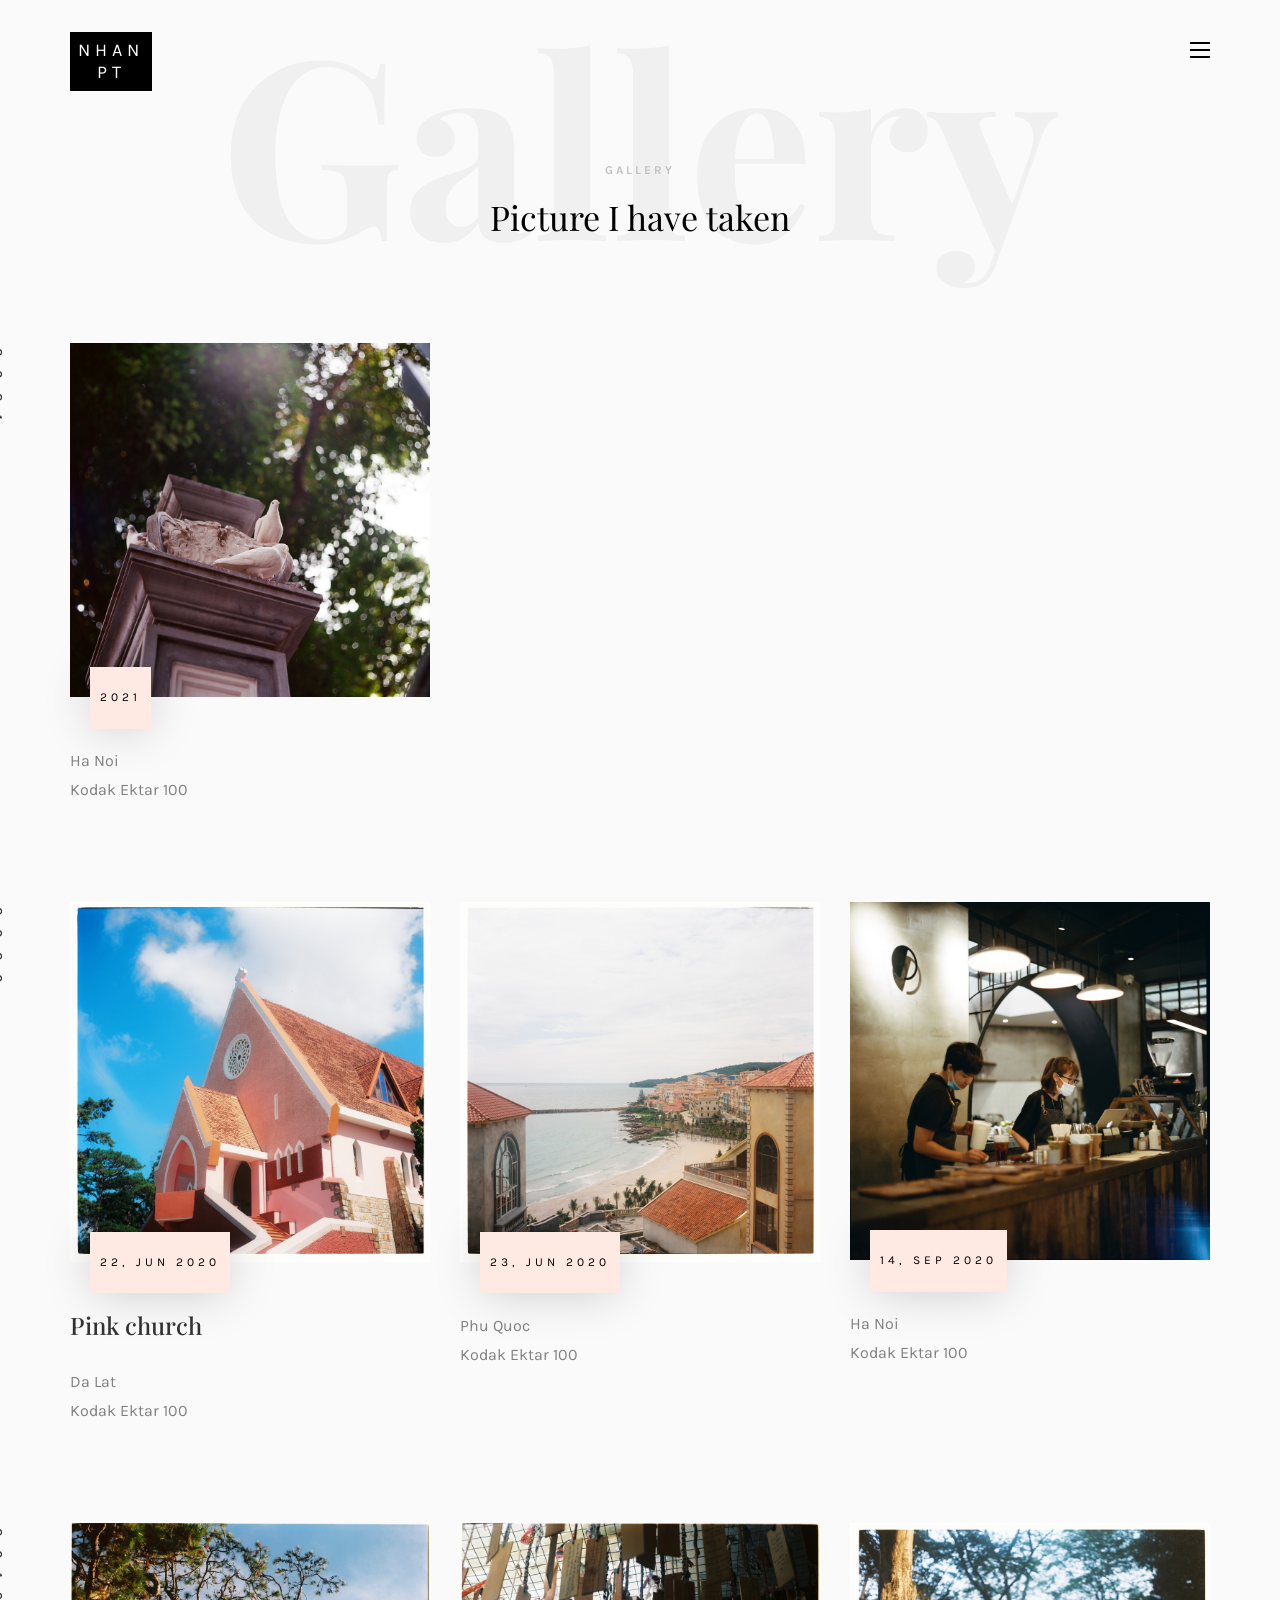
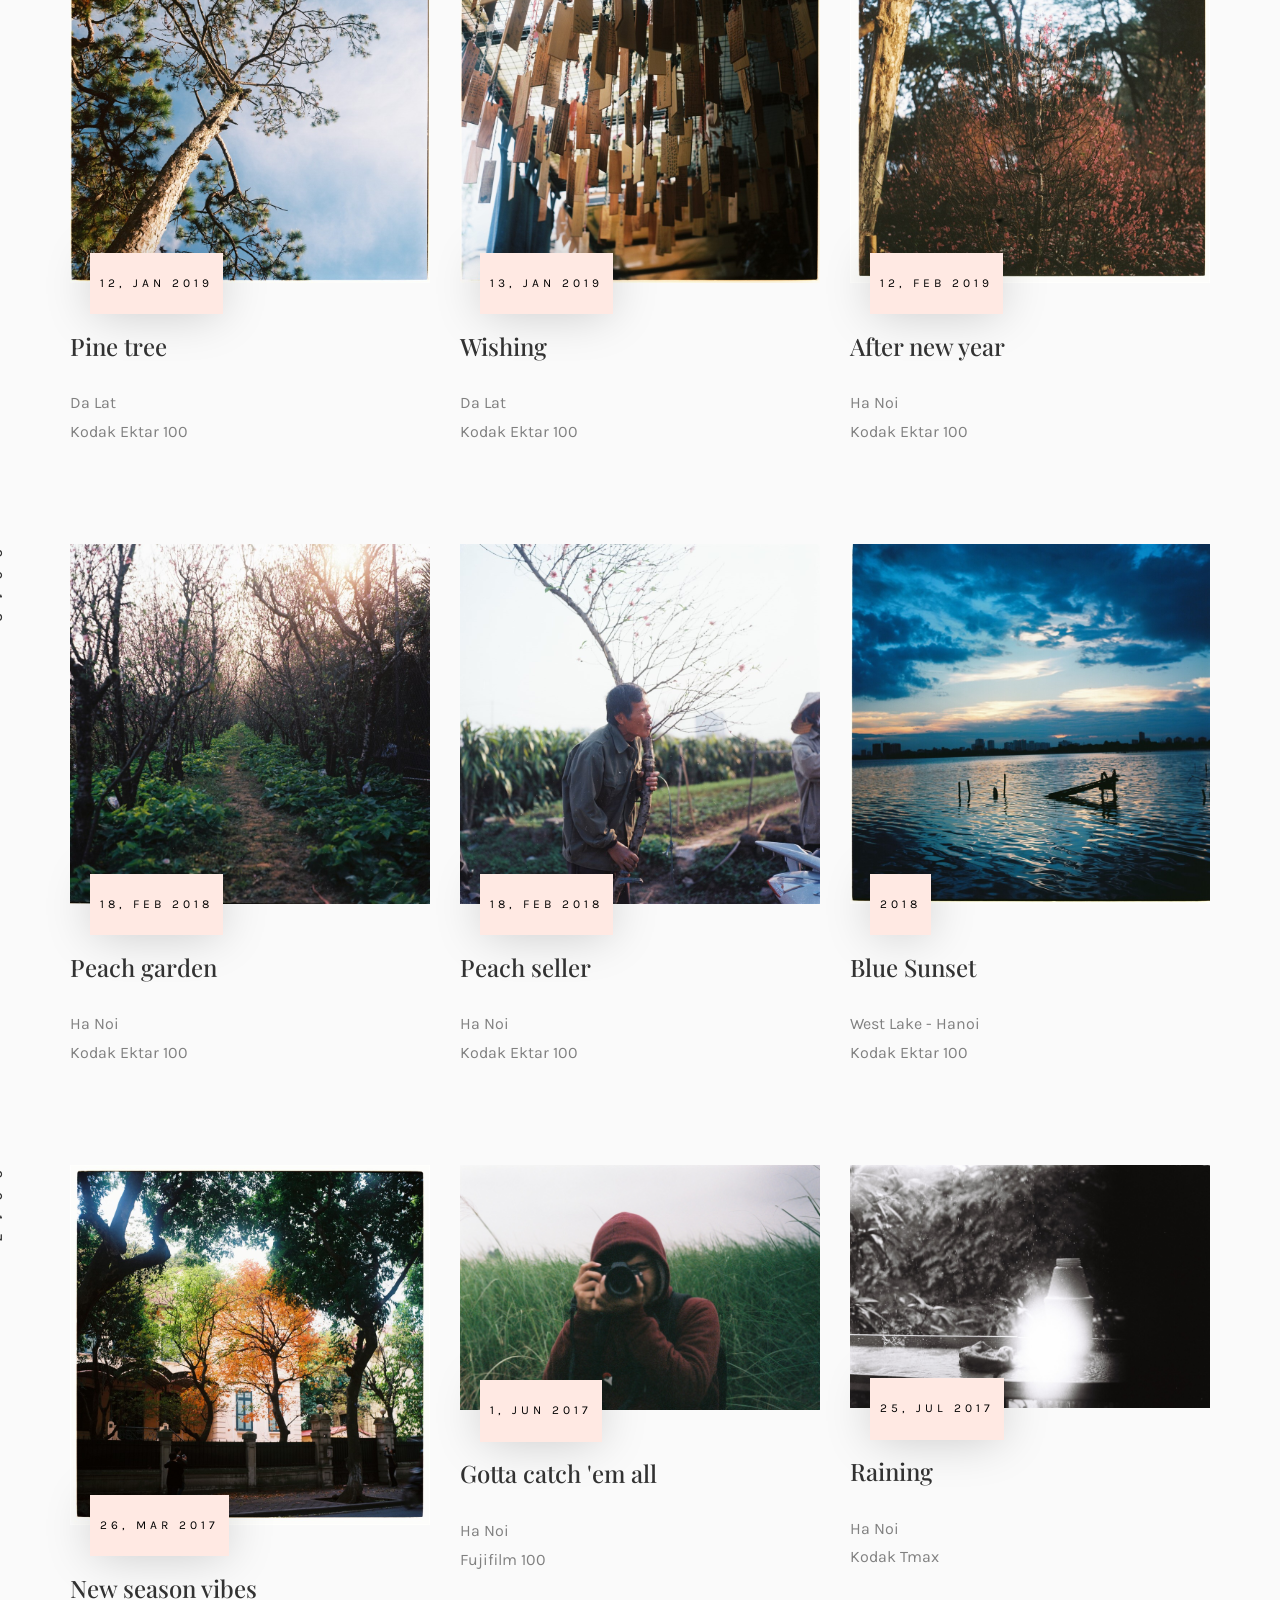
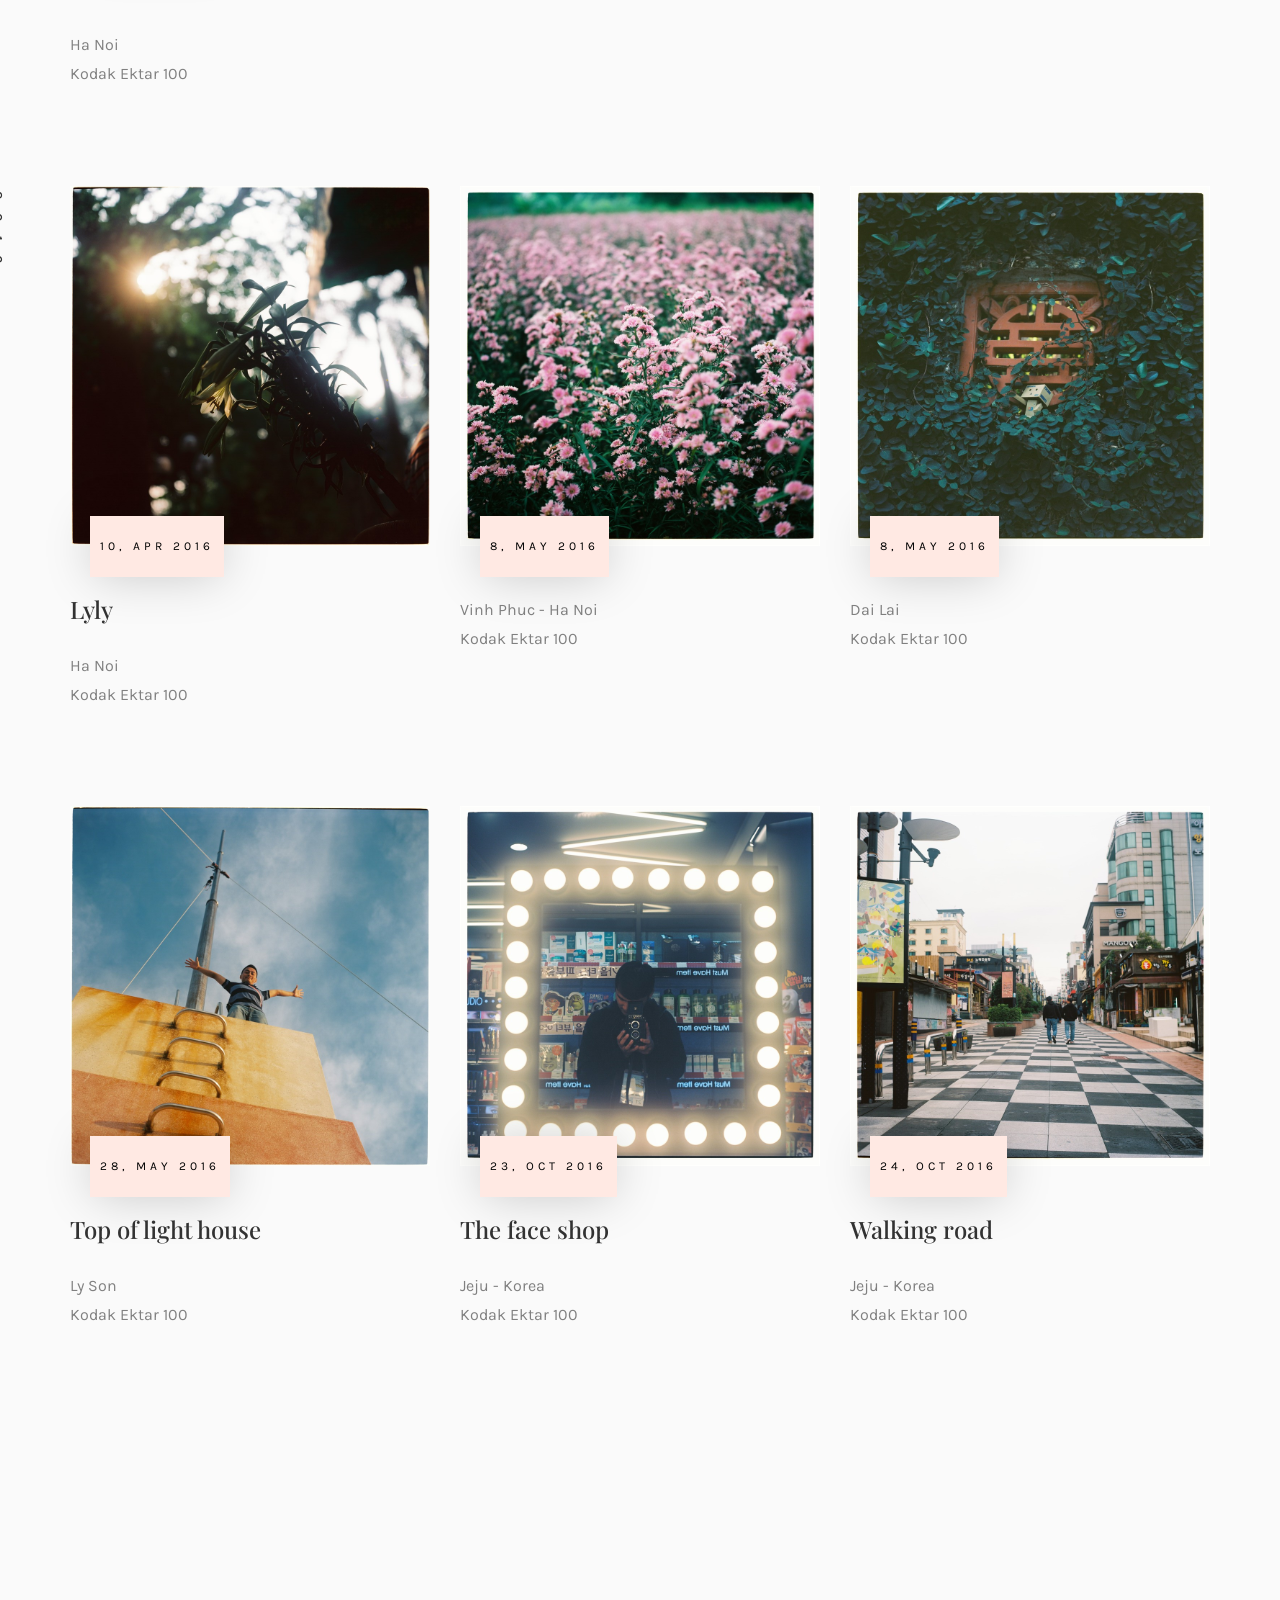
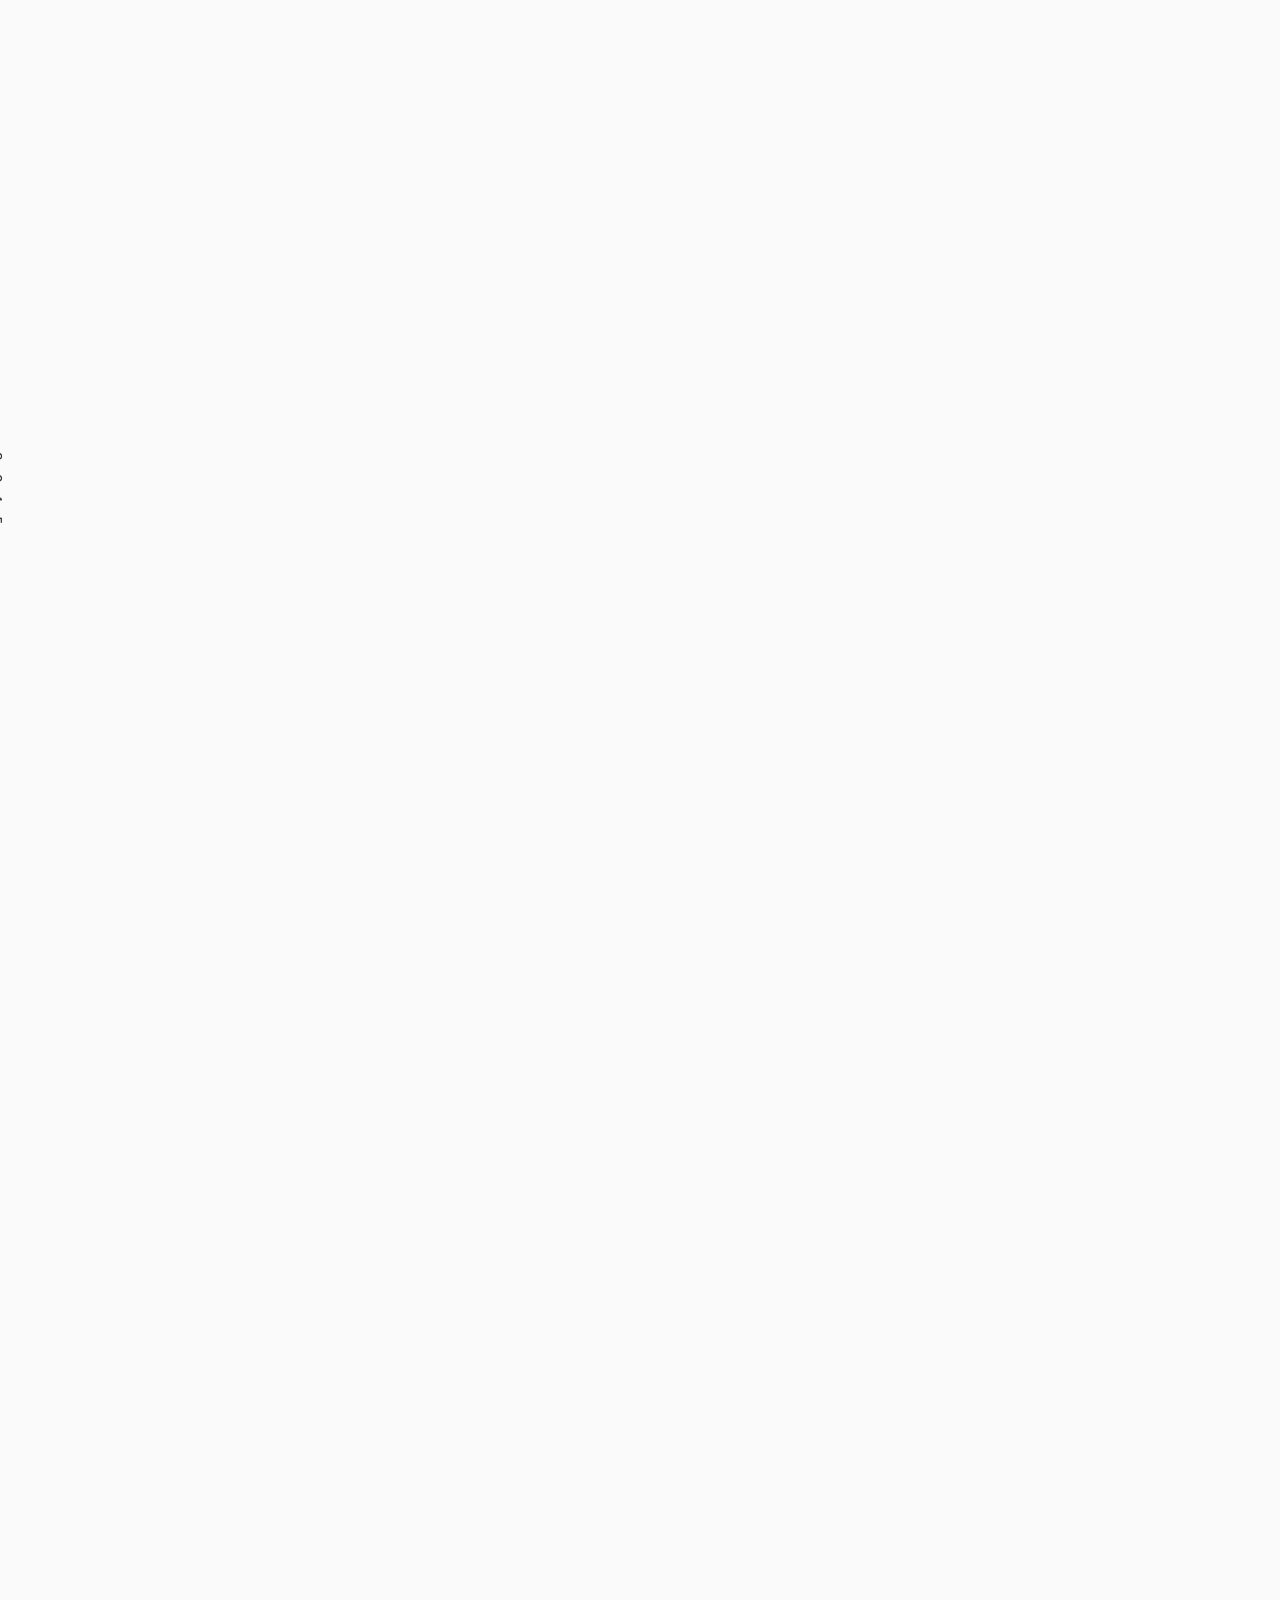
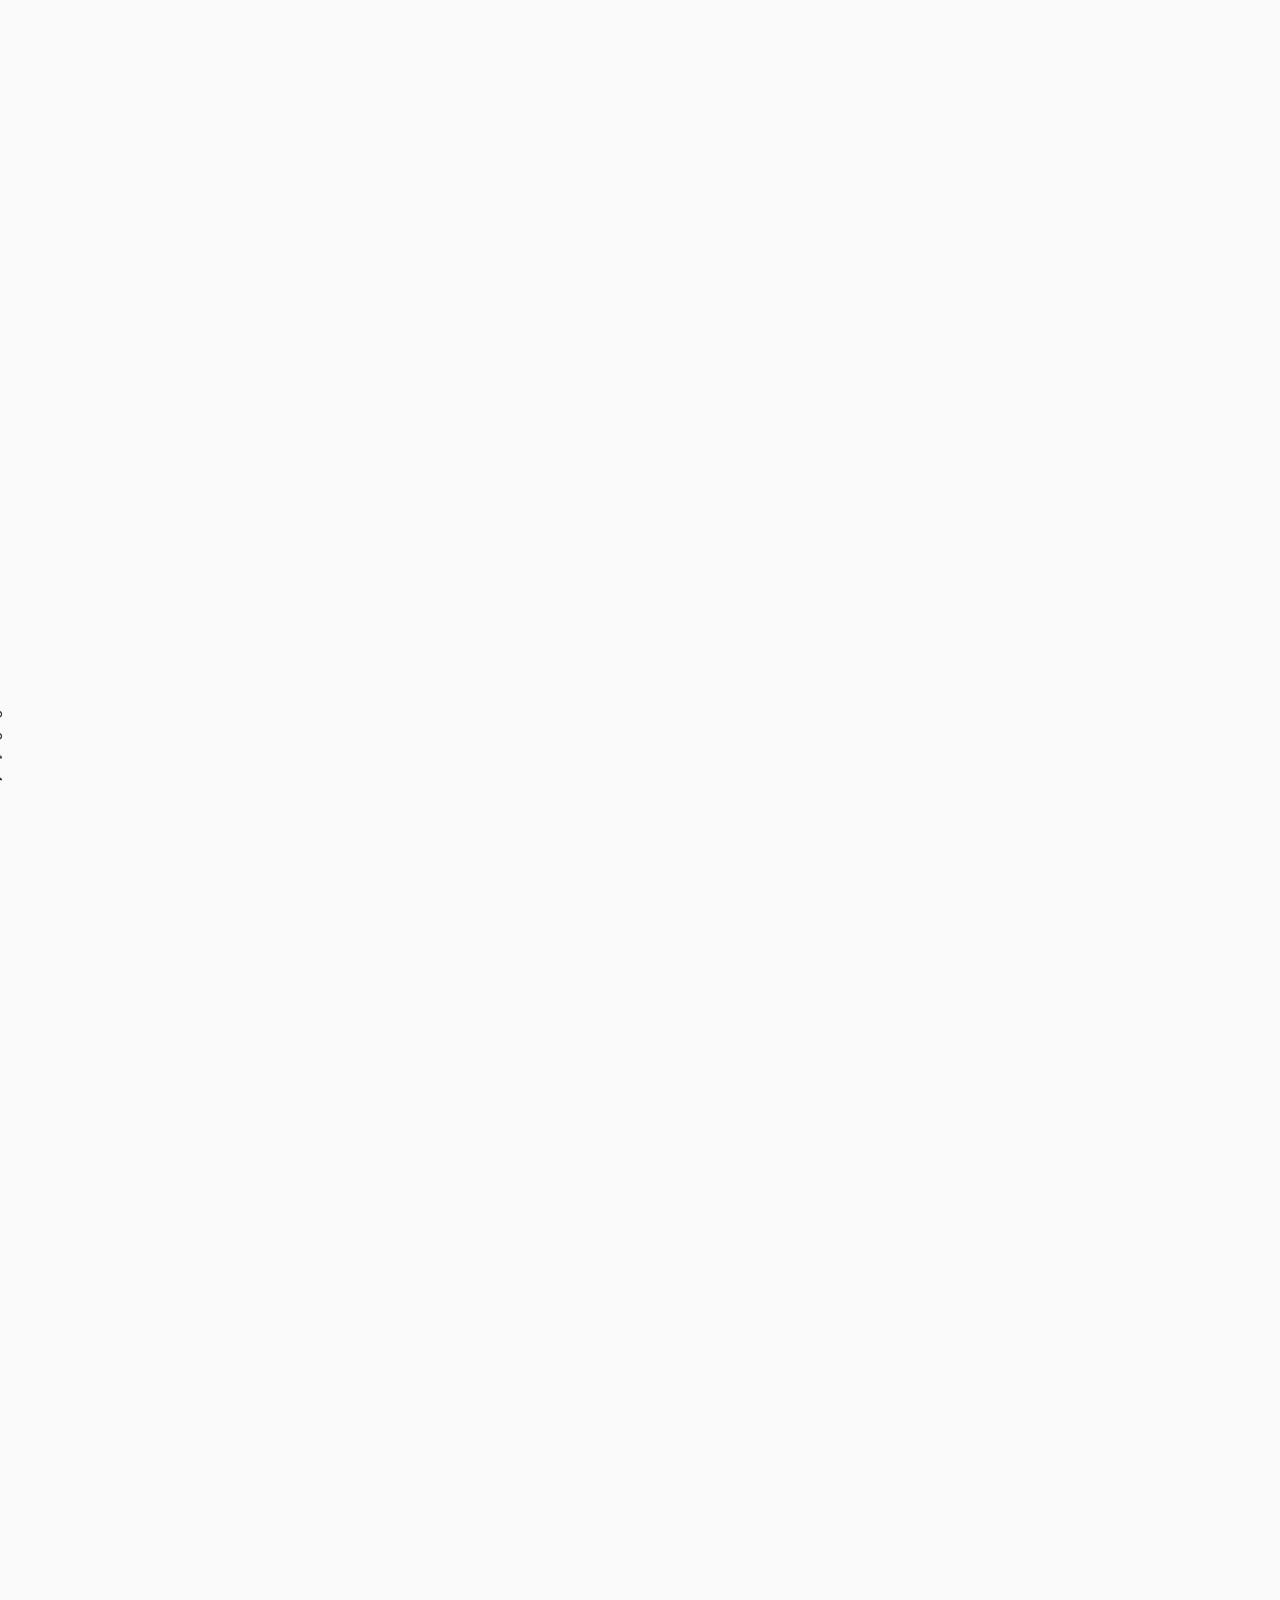
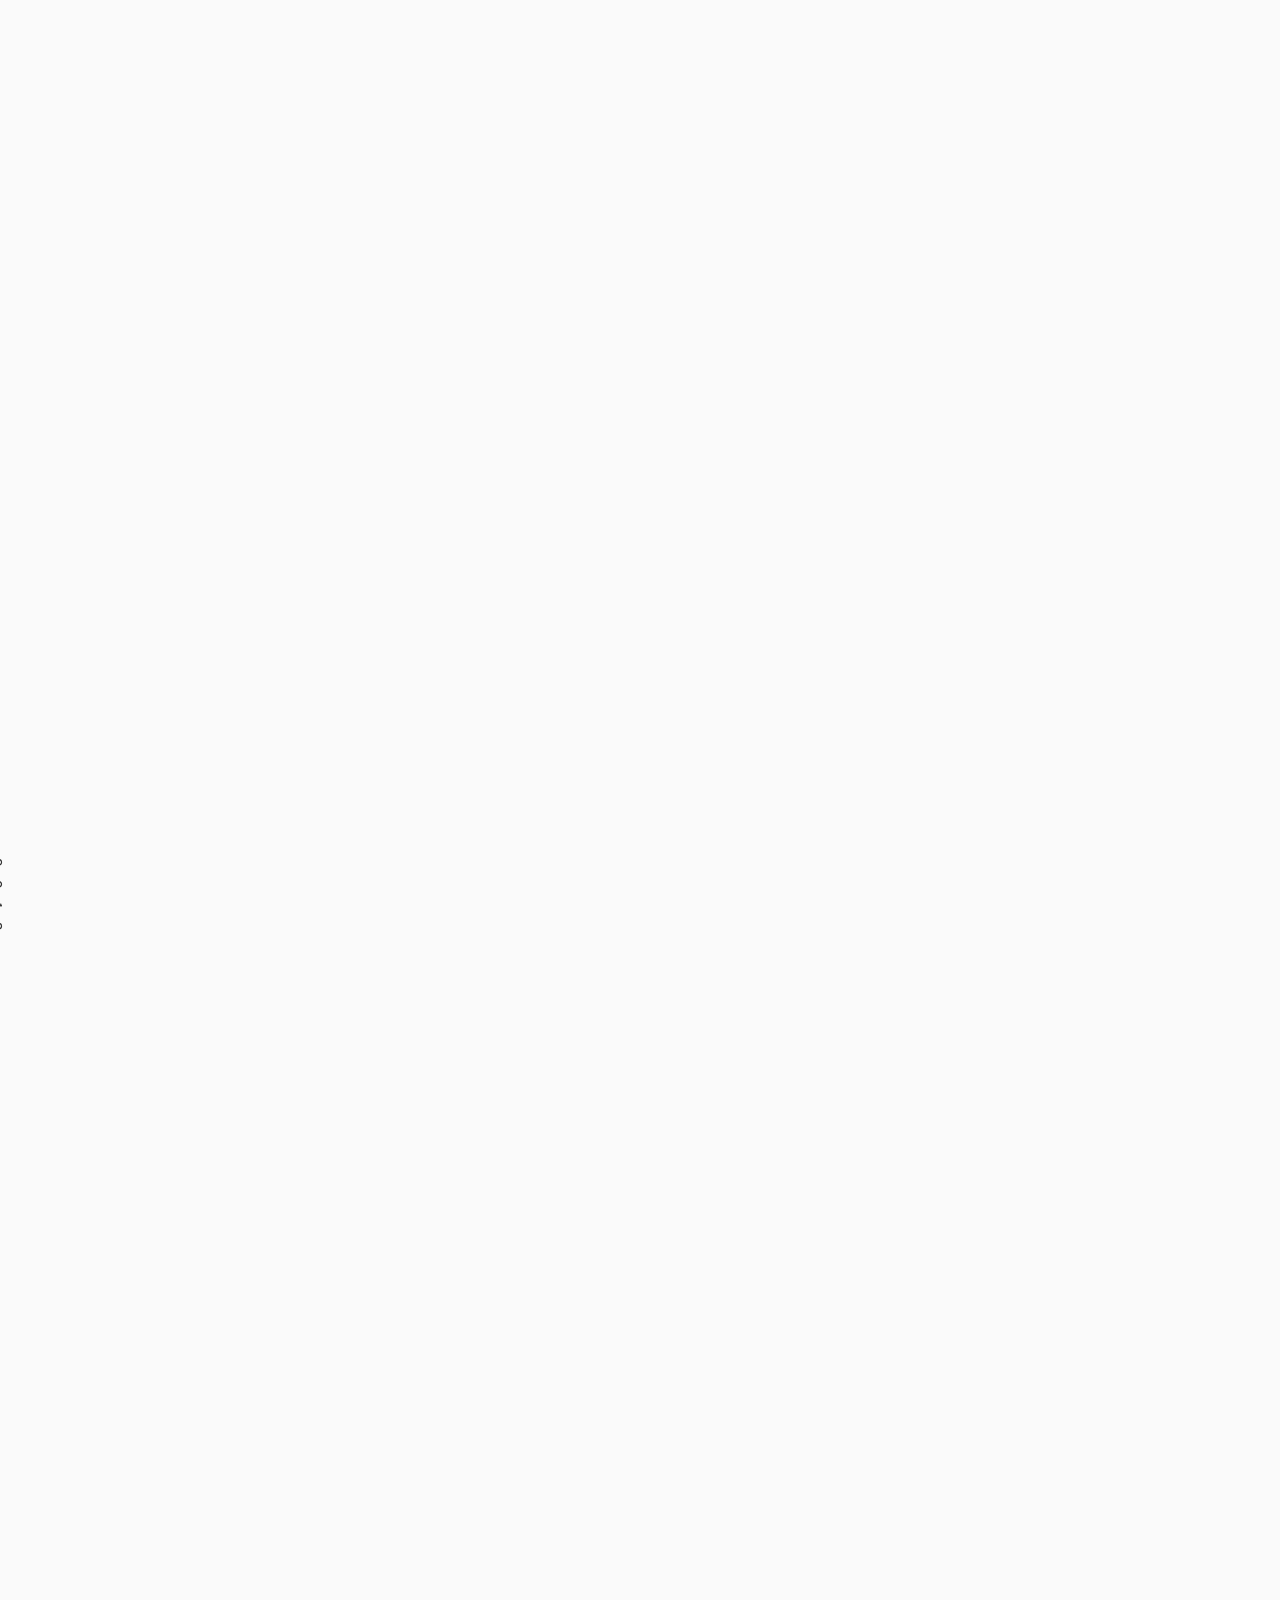
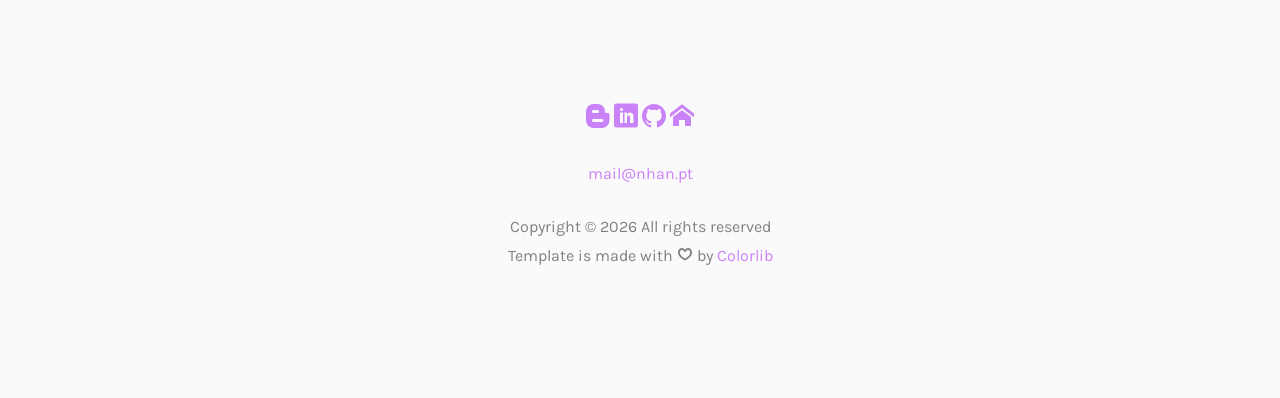
==== commit fa7023f1: "add galery page" ====
--- a/gallery.html
+++ b/gallery.html
@@ -59,8 +59,19 @@
 </head>
 
 <body>
-
     <div id="colorlib-page">
+        <header>
+            <div class="container">
+                <div class="row">
+                    <div class="col-md-12">
+                        <div class="colorlib-navbar-brand">
+                            <a class="colorlib-logo" href="./index.html"><span>Nhan</span><span>Pt</span></a>
+                        </div>
+                        <a href="#" class="js-colorlib-nav-toggle colorlib-nav-toggle"><i></i></a>
+                    </div>
+                </div>
+            </div>
+        </header>
         <div id="colorlib-testimony">
             <div id="gallery" class="container">
                 <div class="row text-center">
@@ -72,17 +83,762 @@
                         <h2>Picture I have taken</h2>
                     </div>
                 </div>
-                <div class="row">
-                    <a href="./index.html" class="btn btn-primary btn-outline">◄ Back to home</a>
-                </div>
-
-                <div class="row">
-                    <center>
-                        <h1>
-                            Comming soon!
-                        </h1>
-                    </center>
-                </div>
+
+                <!-- 2021 -->
+                <div class="row">
+                    <div class="col-md-12">
+                        <div class="rotate">
+                            <h2 class="heading">2021</h2>
+                        </div>
+                    </div>
+                </div>
+                <div class="row">
+                    <div class="col-md-4">
+                        <div class="article animate-box">
+                            <a href="" class="blog-img">
+                                <img class="img-responsive" src="photos/2021-1-3.jpg">
+                                <div class="overlay"></div>
+                            </a>
+                            <div class="desc">
+                                <span class="meta">2021</span>
+                                <h2></h2>
+                                <p>Ha Noi <br /> Kodak Ektar 100</p>
+                            </div>
+                        </div>
+                    </div>
+                </div>
+
+                <!-- 2020 -->
+                <div class="row">
+                    <div class="col-md-12">
+                        <div class="rotate">
+                            <h2 class="heading">2020</h2>
+                        </div>
+                    </div>
+                </div>
+                <div class="row">
+                    <div class="col-md-4">
+                        <div class="article animate-box">
+                            <a href="" class="blog-img">
+                                <img class="img-responsive" src="photos/2020-7-22.jpg">
+                                <div class="overlay"></div>
+                            </a>
+                            <div class="desc">
+                                <span class="meta">22, Jun 2020</span>
+                                <h2>Pink church</h2>
+                                <p>Da Lat <br /> Kodak Ektar 100</p>
+                            </div>
+                        </div>
+                    </div>
+                    <div class="col-md-4">
+                        <div class="article animate-box">
+                            <a href="" class="blog-img">
+                                <img class="img-responsive" src="photos/2020-7-23.jpg">
+                                <div class="overlay"></div>
+                            </a>
+                            <div class="desc">
+                                <span class="meta">23, Jun 2020</span>
+                                <h2></h2>
+                                <p>Phu Quoc <br /> Kodak Ektar 100</p>
+                            </div>
+                        </div>
+                    </div>
+                    <div class="col-md-4">
+                        <div class="article animate-box">
+                            <a href="" class="blog-img">
+                                <img class="img-responsive" src="photos/2020-9-14.jpg">
+                                <div class="overlay"></div>
+                            </a>
+                            <div class="desc">
+                                <span class="meta">14, Sep 2020</span>
+                                <h2></h2>
+                                <p>Ha Noi<br /> Kodak Ektar 100</p>
+                            </div>
+                        </div>
+                    </div>
+                </div>
+
+                <!-- 2019 -->
+                <div class="row">
+                    <div class="col-md-12">
+                        <div class="rotate">
+                            <h2 class="heading">2019</h2>
+                        </div>
+                    </div>
+                </div>
+                <div class="row">
+                    <div class="col-md-4">
+                        <div class="article animate-box">
+                            <a href="" class="blog-img">
+                                <img class="img-responsive" src="photos/2019-1-12.jpg">
+                                <div class="overlay"></div>
+                            </a>
+                            <div class="desc">
+                                <span class="meta">12, Jan 2019</span>
+                                <h2>Pine tree</h2>
+                                <p>Da Lat <br /> Kodak Ektar 100</p>
+                            </div>
+                        </div>
+                    </div>
+                    <div class="col-md-4">
+                        <div class="article animate-box">
+                            <a href="" class="blog-img">
+                                <img class="img-responsive" src="photos/2019-1-13.jpg">
+                                <div class="overlay"></div>
+                            </a>
+                            <div class="desc">
+                                <span class="meta">13, Jan 2019</span>
+                                <h2>Wishing</h2>
+                                <p>Da Lat <br /> Kodak Ektar 100</p>
+                            </div>
+                        </div>
+                    </div>
+                    <div class="col-md-4">
+                        <div class="article animate-box">
+                            <a href="" class="blog-img">
+                                <img class="img-responsive" src="photos/2019-2-12.jpg">
+                                <div class="overlay"></div>
+                            </a>
+                            <div class="desc">
+                                <span class="meta">12, Feb 2019</span>
+                                <h2>After new year</h2>
+                                <p>Ha Noi <br /> Kodak Ektar 100</p>
+                            </div>
+                        </div>
+                    </div>
+                </div>
+
+                <!-- 2018 -->
+                <div class="row">
+                    <div class="col-md-12">
+                        <div class="rotate">
+                            <h2 class="heading">2018</h2>
+                        </div>
+                    </div>
+                </div>
+                <div class="row">
+                    <div class="col-md-4">
+                        <div class="article animate-box">
+                            <a href="" class="blog-img">
+                                <img class="img-responsive" src="photos/2018-2-18.jpg">
+                                <div class="overlay"></div>
+                            </a>
+                            <div class="desc">
+                                <span class="meta">18, Feb 2018</span>
+                                <h2>Peach garden</h2>
+                                <p>Ha Noi <br /> Kodak Ektar 100</p>
+                            </div>
+                        </div>
+                    </div>
+                    <div class="col-md-4">
+                        <div class="article animate-box">
+                            <a href="" class="blog-img">
+                                <img class="img-responsive" src="photos/2018-2-19-2.jpg">
+                                <div class="overlay"></div>
+                            </a>
+                            <div class="desc">
+                                <span class="meta">18, Feb 2018</span>
+                                <h2>Peach seller</h2>
+                                <p>Ha Noi <br /> Kodak Ektar 100</p>
+                            </div>
+                        </div>
+                    </div>
+                    <div class="col-md-4">
+                        <div class="article animate-box">
+                            <a href="" class="blog-img">
+                                <img class="img-responsive" src="photos/2018-6-30.jpg">
+                                <div class="overlay"></div>
+                            </a>
+                            <div class="desc">
+                                <span class="meta">2018</span>
+                                <h2>Blue Sunset</h2>
+                                <p>West Lake - Hanoi<br /> Kodak Ektar 100</p>
+                            </div>
+                        </div>
+                    </div>
+                </div>
+
+                <!-- 2017 -->
+                <div class="row">
+                    <div class="col-md-12">
+                        <div class="rotate">
+                            <h2 class="heading">2017</h2>
+                        </div>
+                    </div>
+                </div>
+                <div class="row">
+                    <div class="col-md-4">
+                        <div class="article animate-box">
+                            <a href="" class="blog-img">
+                                <img class="img-responsive" src="photos/2017-3-26.jpg">
+                                <div class="overlay"></div>
+                            </a>
+                            <div class="desc">
+                                <span class="meta">26, Mar 2017</span>
+                                <h2>New season vibes</h2>
+                                <p>Ha Noi <br /> Kodak Ektar 100</p>
+                            </div>
+                        </div>
+                    </div>
+                    <div class="col-md-4">
+                        <div class="article animate-box">
+                            <a href="" class="blog-img">
+                                <img class="img-responsive" src="photos/2017-6-1.jpg">
+                                <div class="overlay"></div>
+                            </a>
+                            <div class="desc">
+                                <span class="meta">1, Jun 2017</span>
+                                <h2>Gotta catch 'em all</h2>
+                                <p>Ha Noi <br /> Fujifilm 100</p>
+                            </div>
+                        </div>
+                    </div>
+                    <div class="col-md-4">
+                        <div class="article animate-box">
+                            <a href="" class="blog-img">
+                                <img class="img-responsive" src="photos/2017-7-25.jpg">
+                                <div class="overlay"></div>
+                            </a>
+                            <div class="desc">
+                                <span class="meta">25, Jul 2017</span>
+                                <h2>Raining</h2>
+                                <p>Ha Noi <br /> Kodak Tmax</p>
+                            </div>
+                        </div>
+                    </div>
+                </div>
+
+                <!-- 2016 -->
+                <div class="row">
+                    <div class="col-md-12">
+                        <div class="rotate">
+                            <h2 class="heading">2016</h2>
+                        </div>
+                    </div>
+                </div>
+                <div class="row">
+                    <div class="col-md-4">
+                        <div class="article animate-box">
+                            <a href="" class="blog-img">
+                                <img class="img-responsive" src="photos/2016-4-10.jpg">
+                                <div class="overlay"></div>
+                            </a>
+                            <div class="desc">
+                                <span class="meta">10, Apr 2016</span>
+                                <h2>Lyly</h2>
+                                <p>Ha Noi <br /> Kodak Ektar 100</p>
+                            </div>
+                        </div>
+                    </div>
+                    <div class="col-md-4">
+                        <div class="article animate-box">
+                            <a href="" class="blog-img">
+                                <img class="img-responsive" src="photos/2016-5-8.jpg">
+                                <div class="overlay"></div>
+                            </a>
+                            <div class="desc">
+                                <span class="meta">8, May 2016</span>
+                                <h2></h2>
+                                <p>Vinh Phuc - Ha Noi <br /> Kodak Ektar 100</p>
+                            </div>
+                        </div>
+                    </div>
+                    <div class="col-md-4">
+                        <div class="article animate-box">
+                            <a href="" class="blog-img">
+                                <img class="img-responsive" src="photos/2016-5-8-2.jpg">
+                                <div class="overlay"></div>
+                            </a>
+                            <div class="desc">
+                                <span class="meta">8, May 2016</span>
+                                <h2></h2>
+                                <p>Dai Lai<br /> Kodak Ektar 100</p>
+                            </div>
+                        </div>
+                    </div>
+                </div>
+                <div class="row">
+                    <div class="col-md-4">
+                        <div class="article animate-box">
+                            <a href="" class="blog-img">
+                                <img class="img-responsive" src="photos/2016-5-28.jpg">
+                                <div class="overlay"></div>
+                            </a>
+                            <div class="desc">
+                                <span class="meta">28, May 2016</span>
+                                <h2>Top of light house</h2>
+                                <p>Ly Son <br /> Kodak Ektar 100</p>
+                            </div>
+                        </div>
+                    </div>
+                    <div class="col-md-4">
+                        <div class="article animate-box">
+                            <a href="" class="blog-img">
+                                <img class="img-responsive" src="photos/2016-10-23.jpg">
+                                <div class="overlay"></div>
+                            </a>
+                            <div class="desc">
+                                <span class="meta">23, Oct 2016</span>
+                                <h2>The face shop</h2>
+                                <p>Jeju - Korea <br /> Kodak Ektar 100</p>
+                            </div>
+                        </div>
+                    </div>
+                    <div class="col-md-4">
+                        <div class="article animate-box">
+                            <a href="" class="blog-img">
+                                <img class="img-responsive" src="photos/2016-10-24.jpg">
+                                <div class="overlay"></div>
+                            </a>
+                            <div class="desc">
+                                <span class="meta">24, Oct 2016</span>
+                                <h2>Walking road</h2>
+                                <p>Jeju - Korea <br /> Kodak Ektar 100</p>
+                            </div>
+                        </div>
+                    </div>
+                </div>
+                <div class="row">
+                    <div class="col-md-4">
+                        <div class="article animate-box">
+                            <a href="" class="blog-img">
+                                <img class="img-responsive" src="photos/2016-10-25.jpg">
+                                <div class="overlay"></div>
+                            </a>
+                            <div class="desc">
+                                <span class="meta">25, Oct 2016</span>
+                                <h2>Reed meadow</h2>
+                                <p>Jeju - Korea <br /> Kodak Portra 400</p>
+                            </div>
+                        </div>
+                    </div>
+                    <div class="col-md-4">
+                        <div class="article animate-box">
+                            <a href="" class="blog-img">
+                                <img class="img-responsive" src="photos/2016-10-26.jpg">
+                                <div class="overlay"></div>
+                            </a>
+                            <div class="desc">
+                                <span class="meta">26, Oct 2016</span>
+                                <h2>Jeju Hackathon Team</h2>
+                                <p>Jeju - Korea <br /> Kodak Ektar 100</p>
+                            </div>
+                        </div>
+                    </div>
+                    <div class="col-md-4">
+                        <div class="article animate-box">
+                            <a href="" class="blog-img">
+                                <img class="img-responsive" src="photos/2016-12-17.jpg">
+                                <div class="overlay"></div>
+                            </a>
+                            <div class="desc">
+                                <span class="meta">17, Dec 2016</span>
+                                <h2></h2>
+                                <p>Ha Noi <br /> Kodak Ektar 100</p>
+                            </div>
+                        </div>
+                    </div>
+                </div>
+
+                <!-- 2015 -->
+                <div class="row">
+                    <div class="col-md-12">
+                        <div class="rotate">
+                            <h2 class="heading">2015</h2>
+                        </div>
+                    </div>
+                </div>
+                <div class="row">
+                    <div class="col-md-4">
+                        <div class="article animate-box">
+                            <a href="" class="blog-img">
+                                <img class="img-responsive" src="photos/2015-1-2.jpg">
+                                <div class="overlay"></div>
+                            </a>
+                            <div class="desc">
+                                <span class="meta">1, Feb 2015</span>
+                                <h2>Spring blue sky</h2>
+                                <p>Tam Dao - Ha Noi <br /> Kodak Ektar 100</p>
+                            </div>
+                        </div>
+                    </div>
+                    <div class="col-md-4">
+                        <div class="article animate-box">
+                            <a href="" class="blog-img">
+                                <img class="img-responsive" src="photos/2015-2-6.jpg">
+                                <div class="overlay"></div>
+                            </a>
+                            <div class="desc">
+                                <span class="meta">6, Feb 2015</span>
+                                <h2>Roasted whole chicken</h2>
+                                <p>Ho Chi Minh <br /> Fuji Pro 400H</p>
+                            </div>
+                        </div>
+                    </div>
+                    <div class="col-md-4">
+                        <div class="article animate-box">
+                            <a href="" class="blog-img">
+                                <img class="img-responsive" src="photos/2015-6-20.jpg">
+                                <div class="overlay"></div>
+                            </a>
+                            <div class="desc">
+                                <span class="meta">20, Jun 2015</span>
+                                <h2>Lotus</h2>
+                                <p>West Lake - Ha Noi <br /> Kodak Ektar 100</p>
+                            </div>
+                        </div>
+                    </div>
+                </div>
+                <div class="row">
+                    <div class="col-md-4">
+                        <div class="article animate-box">
+                            <a href="" class="blog-img">
+                                <img class="img-responsive" src="photos/2015-6-21.jpg">
+                                <div class="overlay"></div>
+                            </a>
+                            <div class="desc">
+                                <span class="meta">21, Jun 2015</span>
+                                <h2>Before the storm</h2>
+                                <p>Ha Noi <br /> Kodak Ektar 100</p>
+                            </div>
+                        </div>
+                    </div>
+                    <div class="col-md-4">
+                        <div class="article animate-box">
+                            <a href="" class="blog-img">
+                                <img class="img-responsive" src="photos/2015-6-21-2.jpg">
+                                <div class="overlay"></div>
+                            </a>
+                            <div class="desc">
+                                <span class="meta">21, Jun 2015</span>
+                                <h2>Inside the storm</h2>
+                                <p>Ha Noi <br /> Kodak Ektar 100</p>
+                            </div>
+                        </div>
+                    </div>
+                    <div class="col-md-4">
+                        <div class="article animate-box">
+                            <a href="" class="blog-img">
+                                <img class="img-responsive" src="photos/2015-6-28.jpg">
+                                <div class="overlay"></div>
+                            </a>
+                            <div class="desc">
+                                <span class="meta">26, Jun 2015</span>
+                                <h2>Flare</h2>
+                                <p>West Lake - Ha Noi <br /> Kodak Ektar 100</p>
+                            </div>
+                        </div>
+                    </div>
+                </div>
+                <div class="row">
+                    <div class="col-md-4">
+                        <div class="article animate-box">
+                            <a href="" class="blog-img">
+                                <img class="img-responsive" src="photos/2015-11-12.jpg">
+                                <div class="overlay"></div>
+                            </a>
+                            <div class="desc">
+                                <span class="meta">12, Nov 2015</span>
+                                <h2>Wedding</h2>
+                                <p>Ha Noi <br /> Kodak Portra 400</p>
+                            </div>
+                        </div>
+                    </div>
+                </div>
+
+                <!-- 2014 -->
+                <div class="row">
+                    <div class="col-md-12">
+                        <div class="rotate">
+                            <h2 class="heading">2014</h2>
+                        </div>
+                    </div>
+                </div>
+                <div class="row">
+                    <div class="col-md-4">
+                        <div class="article animate-box">
+                            <a href="" class="blog-img">
+                                <img class="img-responsive" src="photos/2014-3-28.jpg">
+                                <div class="overlay"></div>
+                            </a>
+                            <div class="desc">
+                                <span class="meta">28, Mar 2014</span>
+                                <h2>Fruit engraving</h2>
+                                <p>Old Quarter - Ha Noi <br /> Kodak 100T</p>
+                            </div>
+                        </div>
+                    </div>
+                    <div class="col-md-4">
+                        <div class="article animate-box">
+                            <a href="" class="blog-img">
+                                <img class="img-responsive" src="photos/2014-5-5.jpg">
+                                <div class="overlay"></div>
+                            </a>
+                            <div class="desc">
+                                <span class="meta">5, May 2014</span>
+                                <h2>Hello there</h2>
+                                <p>Ha Noi <br /> Kodak Ektar 100</p>
+                            </div>
+                        </div>
+                    </div>
+                    <div class="col-md-4">
+                        <div class="article animate-box">
+                            <a href="" class="blog-img">
+                                <img class="img-responsive" src="photos/2014-6-22.jpg">
+                                <div class="overlay"></div>
+                            </a>
+                            <div class="desc">
+                                <span class="meta">22, Jun 2014</span>
+                                <h2>Lotus</h2>
+                                <p>West Lake - Ha Noi <br /> Kodak Ektar 100</p>
+                            </div>
+                        </div>
+                    </div>
+                </div>
+                <div class="row">
+                    <div class="col-md-4">
+                        <div class="article animate-box">
+                            <a href="" class="blog-img">
+                                <img class="img-responsive" src="photos/2014-9-27.jpg">
+                                <div class="overlay"></div>
+                            </a>
+                            <div class="desc">
+                                <span class="meta">27, Sep 2014</span>
+                                <h2></h2>
+                                <p>Van Bao - Ha Noi <br /> Kodak Ektar 100</p>
+                            </div>
+                        </div>
+                    </div>
+                    <div class="col-md-4">
+                        <div class="article animate-box">
+                            <a href="" class="blog-img">
+                                <img class="img-responsive" src="photos/2014-9-27-2.jpg">
+                                <div class="overlay"></div>
+                            </a>
+                            <div class="desc">
+                                <span class="meta">27, Sep 2014</span>
+                                <h2></h2>
+                                <p>West Lake - Ha Noi <br /> Kodak Ektar 100</p>
+                            </div>
+                        </div>
+                    </div>
+                    <div class="col-md-4">
+                        <div class="article animate-box">
+                            <a href="" class="blog-img">
+                                <img class="img-responsive" src="photos/2014-9-27-3.jpg">
+                                <div class="overlay"></div>
+                            </a>
+                            <div class="desc">
+                                <span class="meta">27, Sep 2014</span>
+                                <h2></h2>
+                                <p>West Lake - Ha Noi <br /> Kodak Ektar 100</p>
+                            </div>
+                        </div>
+                    </div>
+                </div>
+                <div class="row">
+                    <div class="col-md-4">
+                        <div class="article animate-box">
+                            <a href="" class="blog-img">
+                                <img class="img-responsive" src="photos/2014-11-9.jpg">
+                                <div class="overlay"></div>
+                            </a>
+                            <div class="desc">
+                                <span class="meta">9, Nov 2014</span>
+                                <h2></h2>
+                                <p>Ha Noi <br /> Shanghai</p>
+                            </div>
+                        </div>
+                    </div>
+                    <div class="col-md-4">
+                        <div class="article animate-box">
+                            <a href="" class="blog-img">
+                                <img class="img-responsive" src="photos/2014-11-22.jpg">
+                                <div class="overlay"></div>
+                            </a>
+                            <div class="desc">
+                                <span class="meta">11, Nov 2014</span>
+                                <h2></h2>
+                                <p>Ha Noi <br /> Kodak Ektar 100</p>
+                            </div>
+                        </div>
+                    </div>
+                    <div class="col-md-4">
+                        <div class="article animate-box">
+                            <a href="" class="blog-img">
+                                <img class="img-responsive" src="photos/2014-12-31.jpg">
+                                <div class="overlay"></div>
+                            </a>
+                            <div class="desc">
+                                <span class="meta">31, Dec 2014</span>
+                                <h2></h2>
+                                <p>Ha Noi <br /> Kodak Ektar 100</p>
+                            </div>
+                        </div>
+                    </div>
+                </div>
+
+                <!-- 2013 -->
+                <div class="row">
+                    <div class="col-md-12">
+                        <div class="rotate">
+                            <h2 class="heading">2013</h2>
+                        </div>
+                    </div>
+                </div>
+                <div class="row">
+                    <div class="col-md-4">
+                        <div class="article animate-box">
+                            <a href="" class="blog-img">
+                                <img class="img-responsive" src="photos/2013-2-13.jpg">
+                                <div class="overlay"></div>
+                            </a>
+                            <div class="desc">
+                                <span class="meta">13, Feb 2013</span>
+                                <h2>Plum flower</h2>
+                                <p>Moc Chau <br /> Fujifilm Superia</p>
+                                <p></p>
+                            </div>
+                        </div>
+                    </div>
+                    <div class="col-md-4">
+                        <div class="article animate-box">
+                            <a href="" class="blog-img">
+                                <img class="img-responsive" src="photos/2013-3-13.jpg">
+                                <div class="overlay"></div>
+                            </a>
+                            <div class="desc">
+                                <span class="meta">13, Mar 2013</span>
+                                <h2>Cloud gathering</h2>
+                                <p>Sapa <br /> Fujifilm 100</p>
+                            </div>
+                        </div>
+                    </div>
+                    <div class="col-md-4">
+                        <div class="article animate-box">
+                            <a href="" class="blog-img">
+                                <img class="img-responsive" src="photos/2013-4-2.jpg">
+                                <div class="overlay"></div>
+                            </a>
+                            <div class="desc">
+                                <span class="meta">2, Apr 2013</span>
+                                <h2>Mini rose</h2>
+                                <p>Viet Hung - Ha Noi <br /> Fujifilm 100</p>
+                            </div>
+                        </div>
+                    </div>
+                </div>
+                <div class="row">
+                    <div class="col-md-4">
+                        <div class="article animate-box">
+                            <a href="" class="blog-img">
+                                <img class="img-responsive" src="photos/2013-4-25.jpg">
+                                <div class="overlay"></div>
+                            </a>
+                            <div class="desc">
+                                <span class="meta">25, Apr 2013</span>
+                                <h2>Camera Tinh Te Trip</h2>
+                                <p>Son Tay - Ha Noi <br /> Fujifilm Superia</p>
+                            </div>
+                        </div>
+                    </div>
+                    <div class="col-md-4">
+                        <div class="article animate-box">
+                            <a href="" class="blog-img">
+                                <img class="img-responsive" src="photos/2013-5-1.jpg">
+                                <div class="overlay"></div>
+                            </a>
+                            <div class="desc">
+                                <span class="meta">1, May 2013</span>
+                                <h2>Lily</h2>
+                                <p>Ha Noi <br /> Fujifilm Superia</p>
+                            </div>
+                        </div>
+                    </div>
+                    <div class="col-md-4">
+                        <div class="article animate-box">
+                            <a href="" class="blog-img">
+                                <img class="img-responsive" src="photos/2013-5-21.jpg">
+                                <div class="overlay"></div>
+                            </a>
+                            <div class="desc">
+                                <span class="meta">21, May 2013</span>
+                                <h2></h2>
+                                <p></p>
+                            </div>
+                        </div>
+                    </div>
+                </div>
+                <div class="row">
+                    <div class="col-md-4">
+                        <div class="article animate-box">
+                            <a href="" class="blog-img">
+                                <img class="img-responsive" src="photos/2013-5-23.jpg">
+                                <div class="overlay"></div>
+                            </a>
+                            <div class="desc">
+                                <span class="meta">23, May 2013</span>
+                                <h2>Night come after the rain</h2>
+                                <p>Old Quarter - Ha Noi <br /> Fujifilm Superia</p>
+                            </div>
+                        </div>
+                    </div>
+                    <div class="col-md-4">
+                        <div class="article animate-box">
+                            <a href="" class="blog-img">
+                                <img class="img-responsive" src="photos/2013-7-1.jpg">
+                                <div class="overlay"></div>
+                            </a>
+                            <div class="desc">
+                                <span class="meta">1, Jul 2013</span>
+                                <h2>Mirror surface</h2>
+                                <p>West Lake - Ha Noi <br /> Fujifilm Superia</p>
+                            </div>
+                        </div>
+                    </div>
+                    <div class="col-md-4">
+                        <div class="article animate-box">
+                            <a href="" class="blog-img">
+                                <img class="img-responsive" src="photos/2013-7-9.jpg">
+                                <div class="overlay"></div>
+                            </a>
+                            <div class="desc">
+                                <span class="meta">9, Jul 2013</span>
+                                <h2>Gold fish fishing</h2>
+                                <p>West Lake - Ha Noi <br /> Fujifilm Superia</p>
+                            </div>
+                        </div>
+                    </div>
+                </div>
+                <div class="row">
+                    <div class="col-md-4">
+                        <div class="article animate-box">
+                            <a href="" class="blog-img">
+                                <img class="img-responsive" src="photos/2013-7-9-2.jpg">
+                                <div class="overlay"></div>
+                            </a>
+                            <div class="desc">
+                                <span class="meta">9, Jul 2013</span>
+                                <h2>Fishing spot</h2>
+                                <p>West Lake - Ha Noi <br /> Fujifilm 100</p>
+                            </div>
+                        </div>
+                    </div>
+                    <div class="col-md-4">
+                        <div class="article animate-box">
+                            <a href="" class="blog-img">
+                                <img class="img-responsive" src="photos/2013-9-4.jpg">
+                                <div class="overlay"></div>
+                            </a>
+                            <div class="desc">
+                                <span class="meta">4, Sep 2013</span>
+                                <h2>Blue sky sunset</h2>
+                                <p>West Lake - Ha Noi <br /> Kodak Ektar 100</p>
+                            </div>
+                        </div>
+                    </div>
+                </div>
+
             </div>
         </div>
     </div>
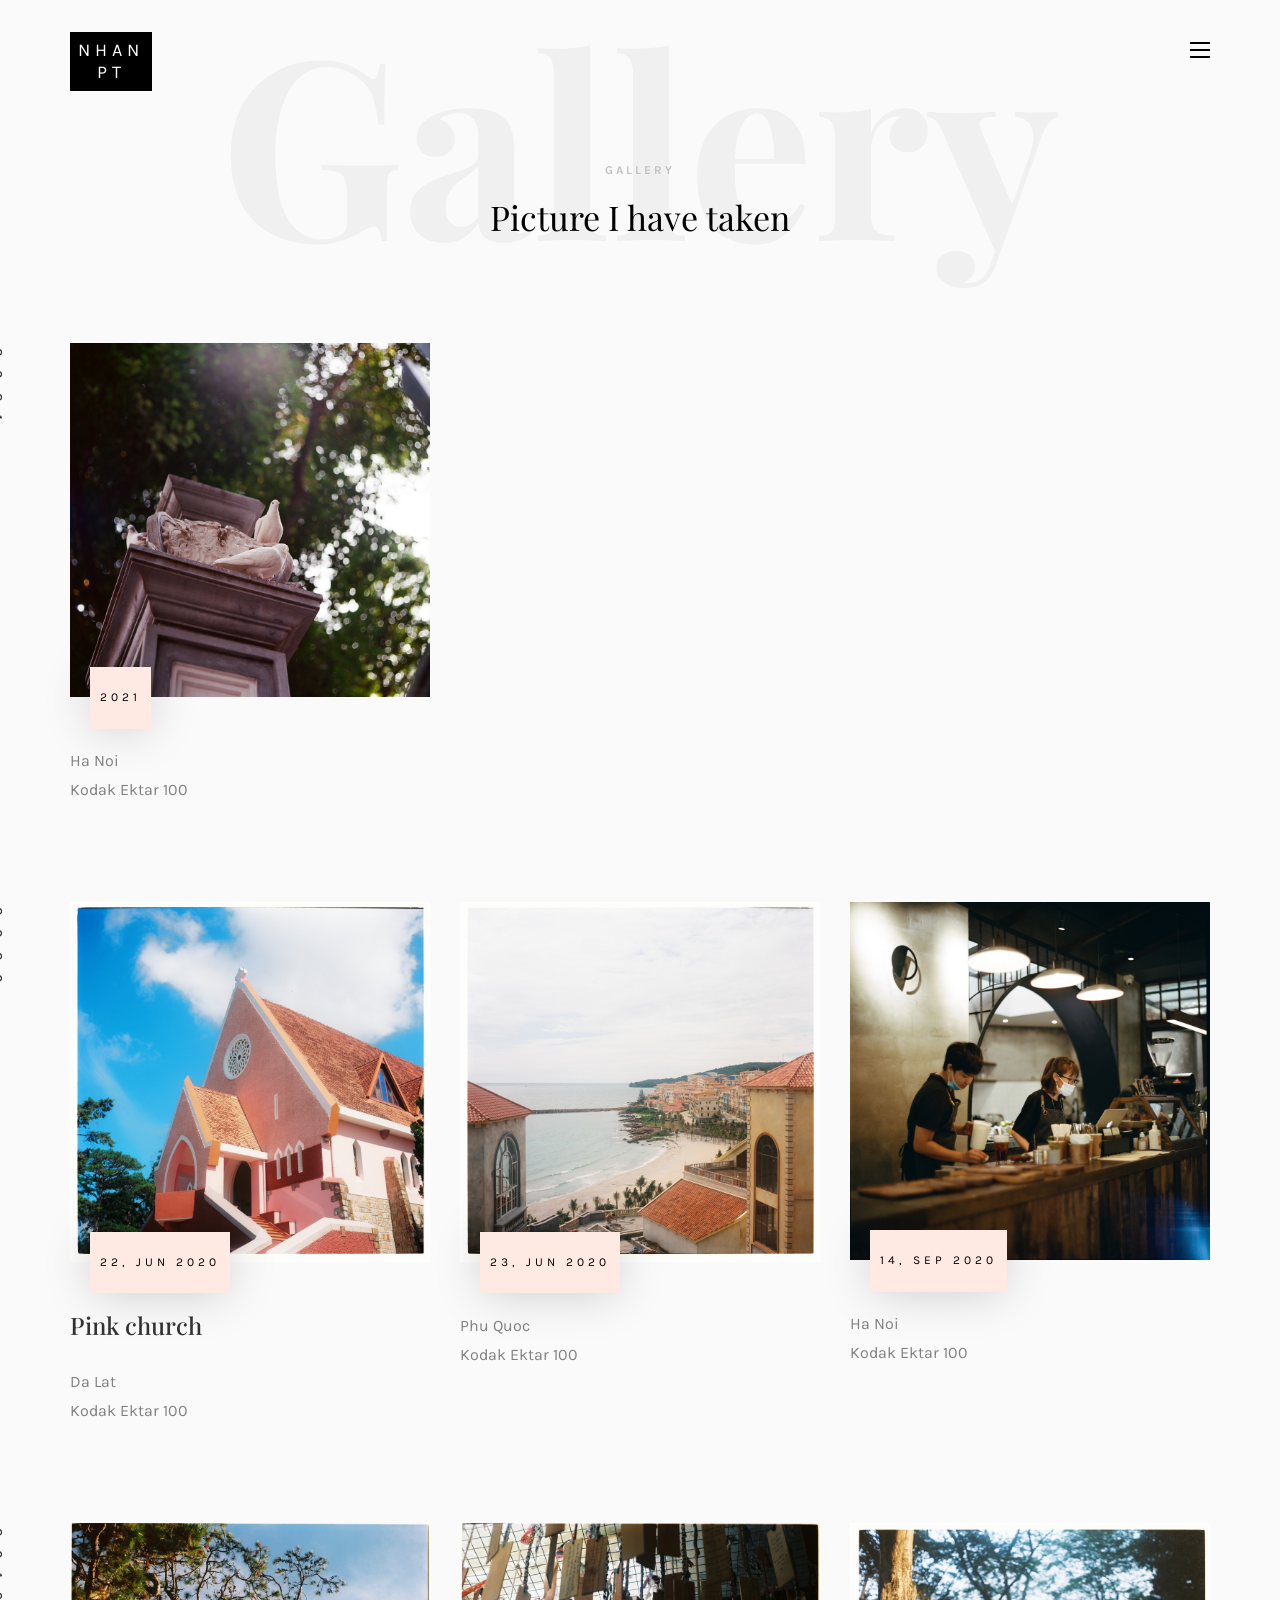
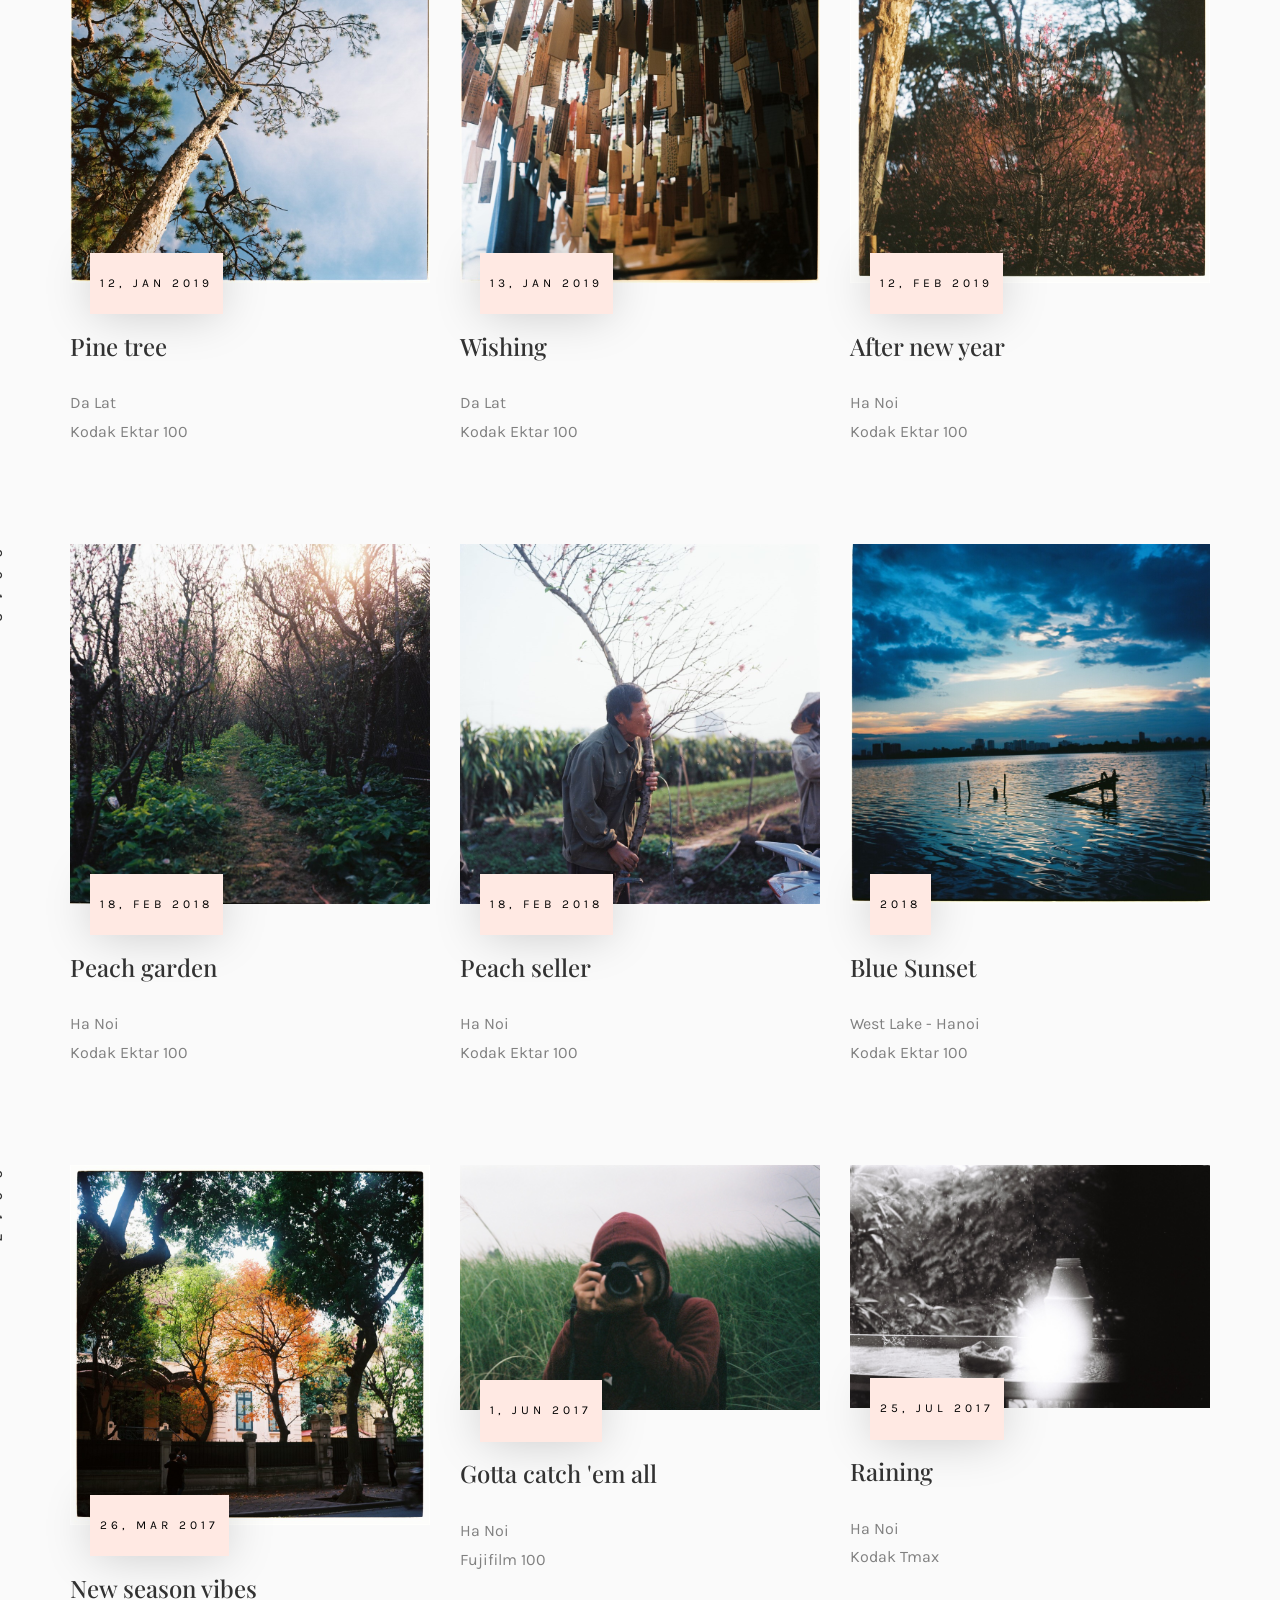
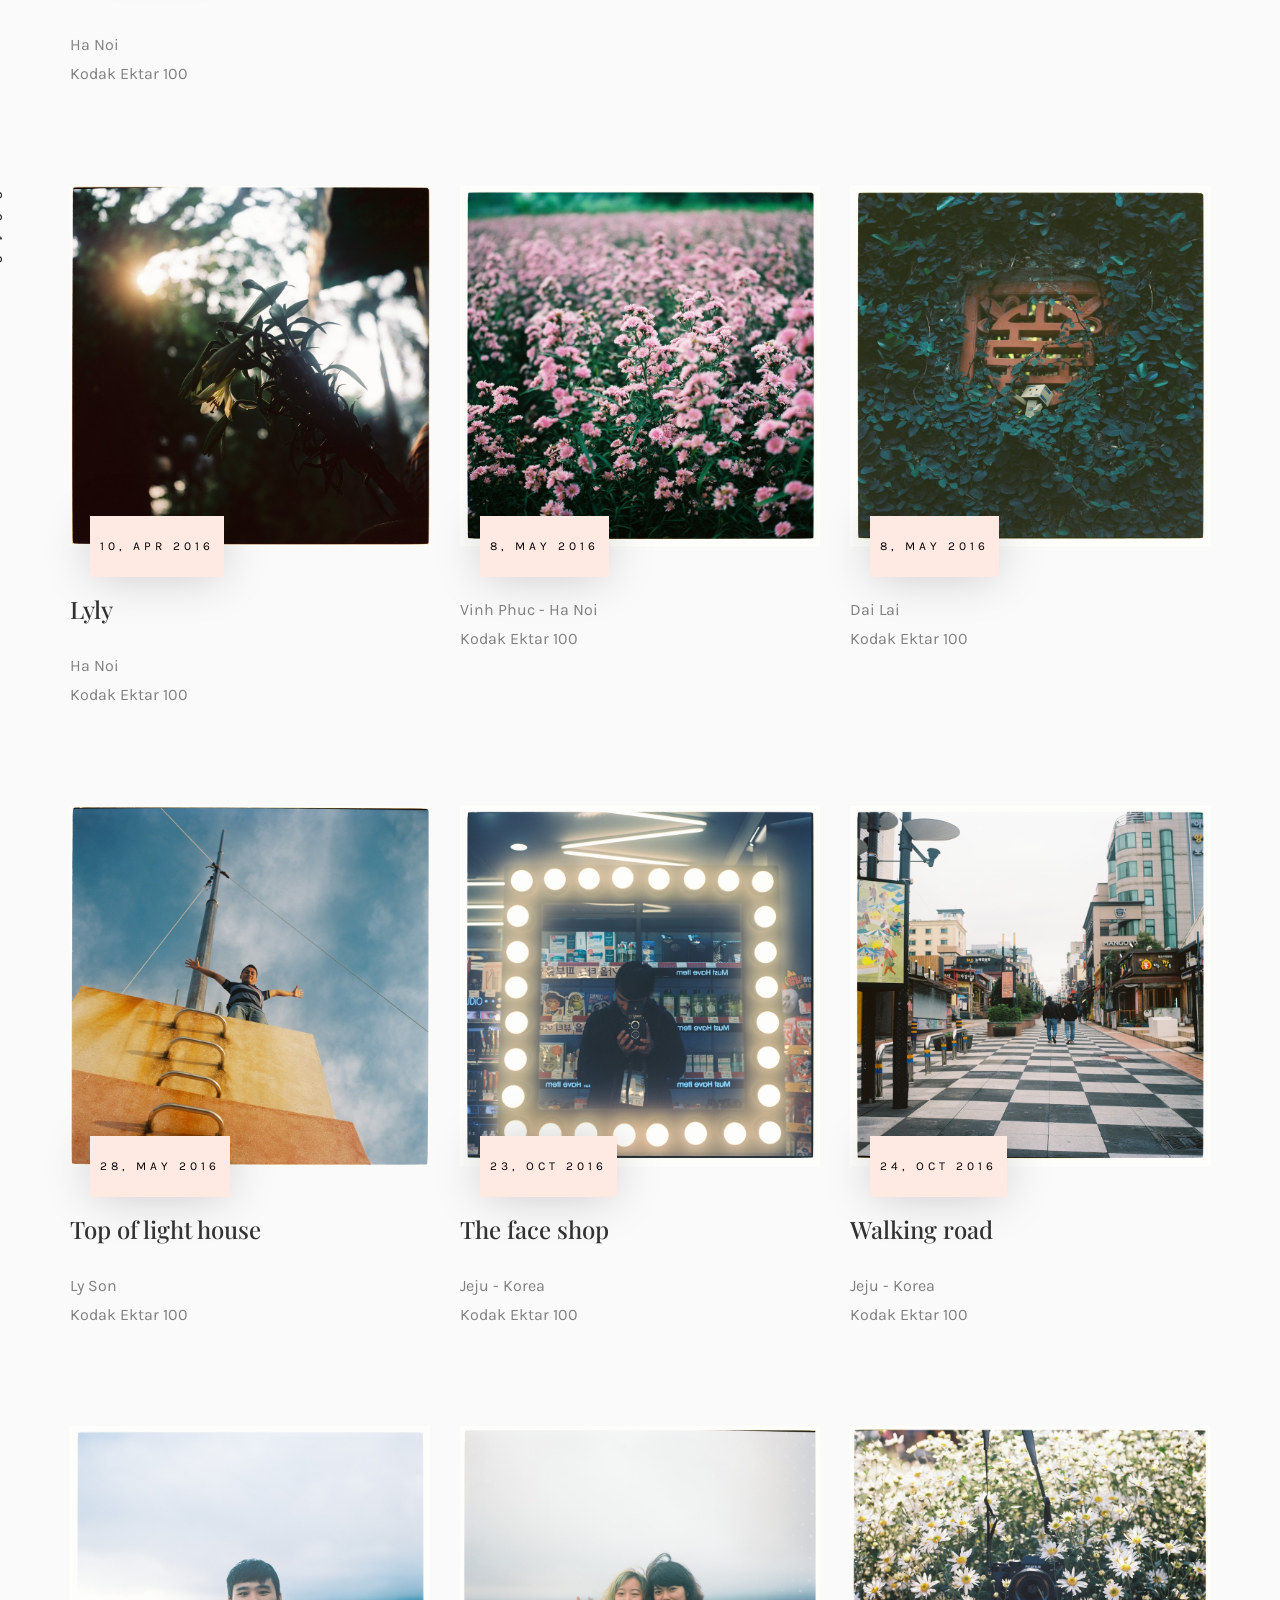
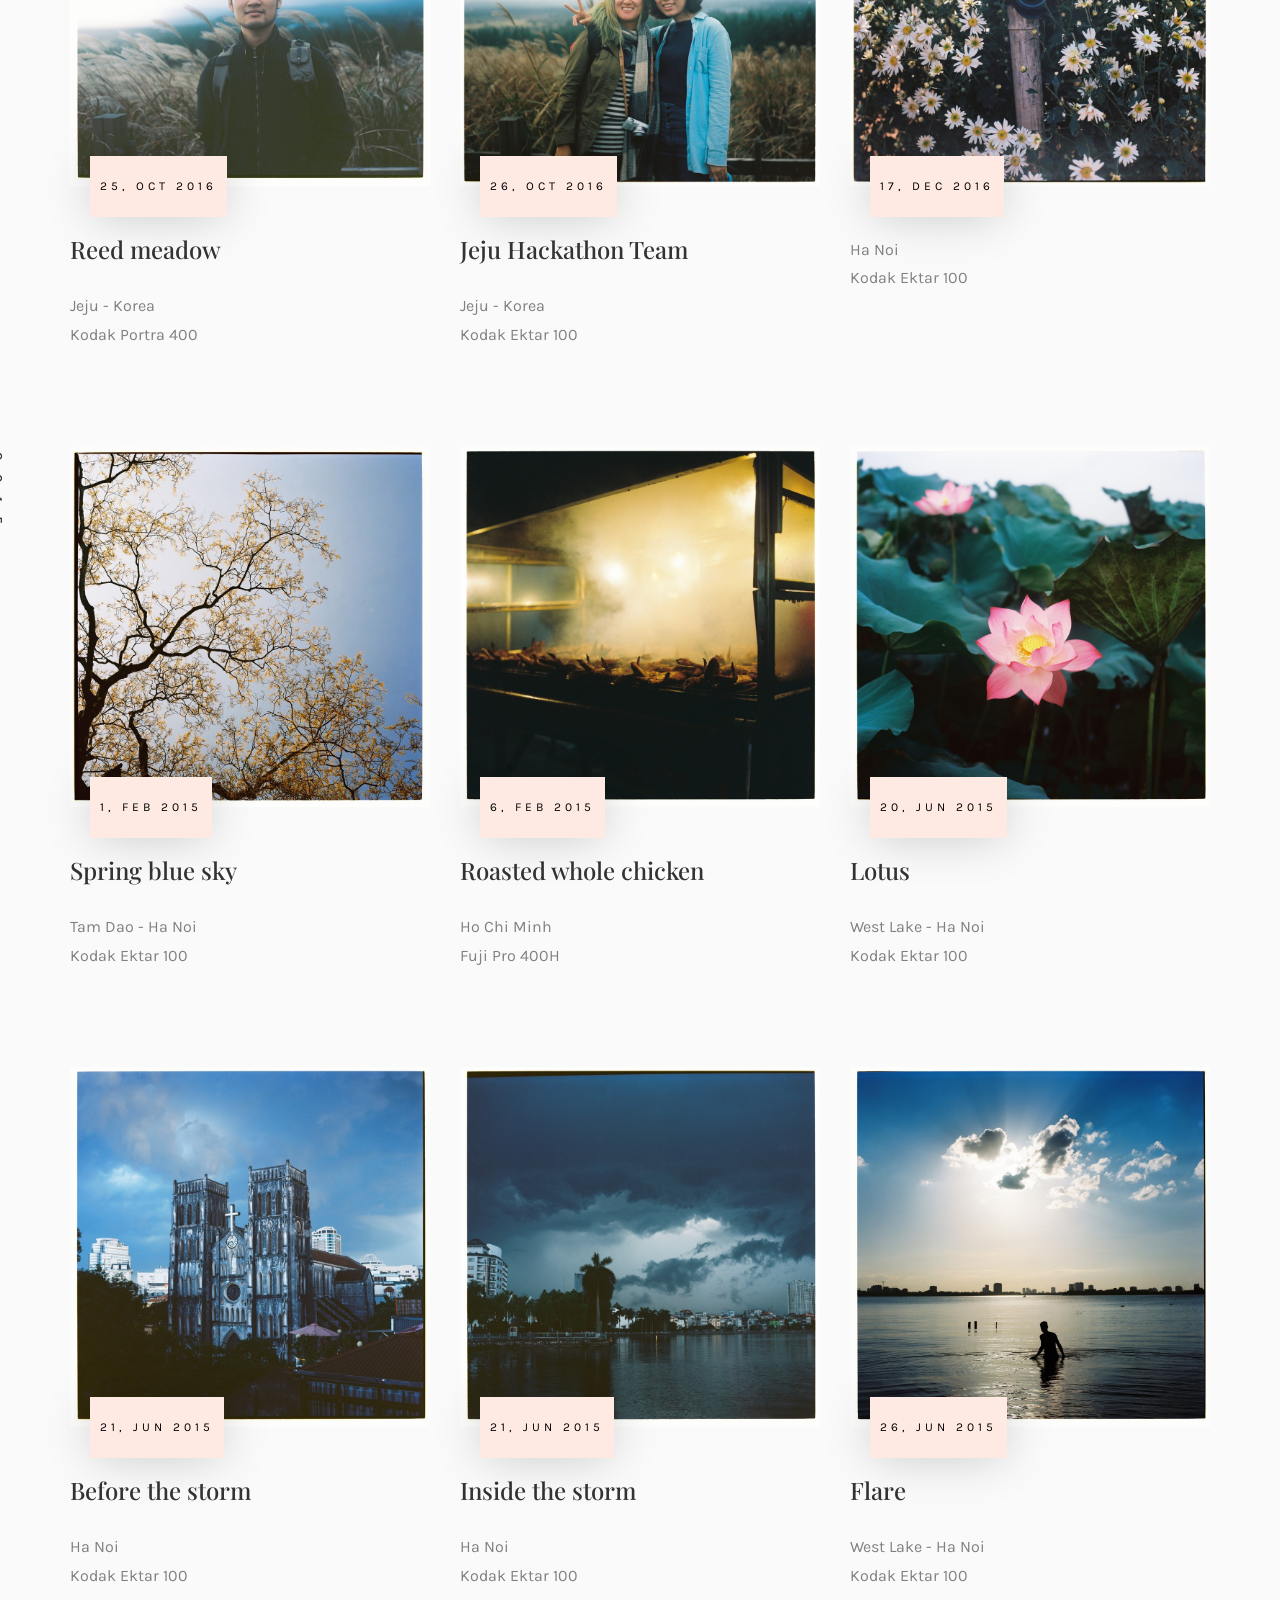
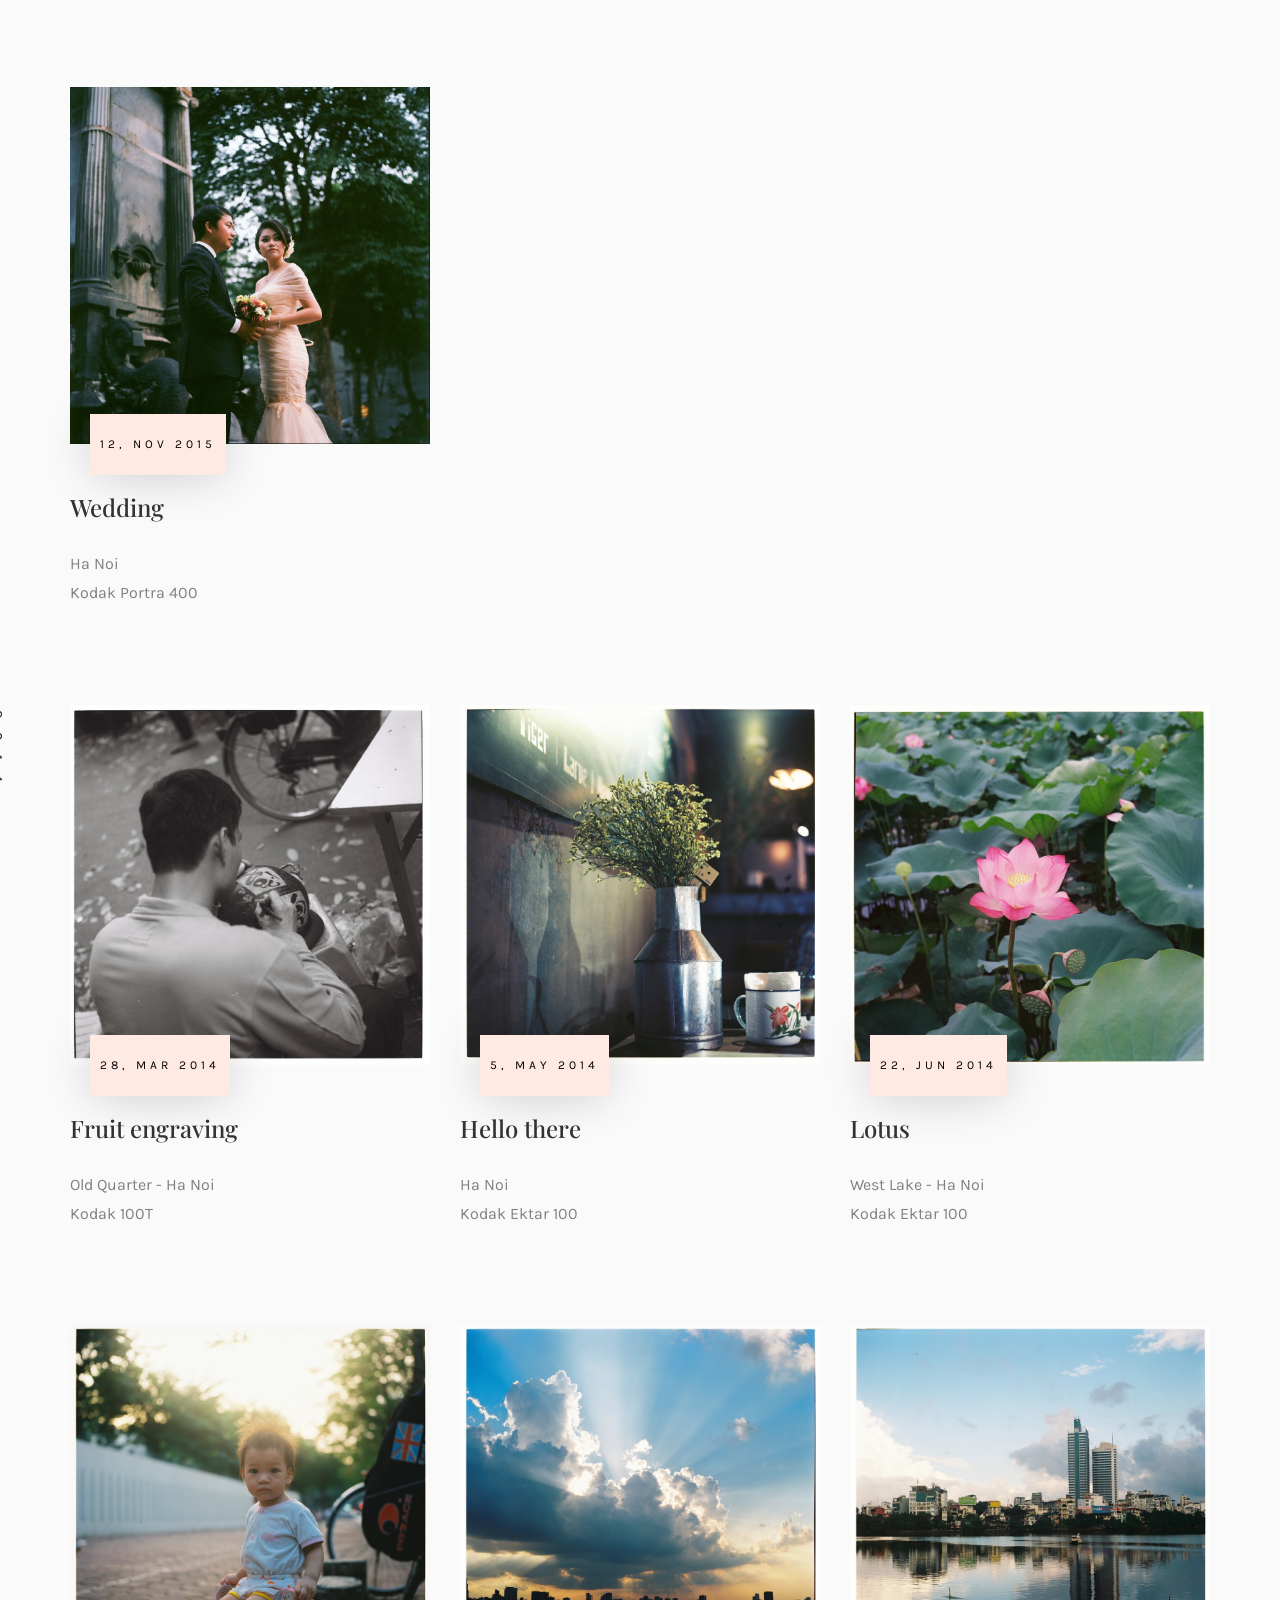
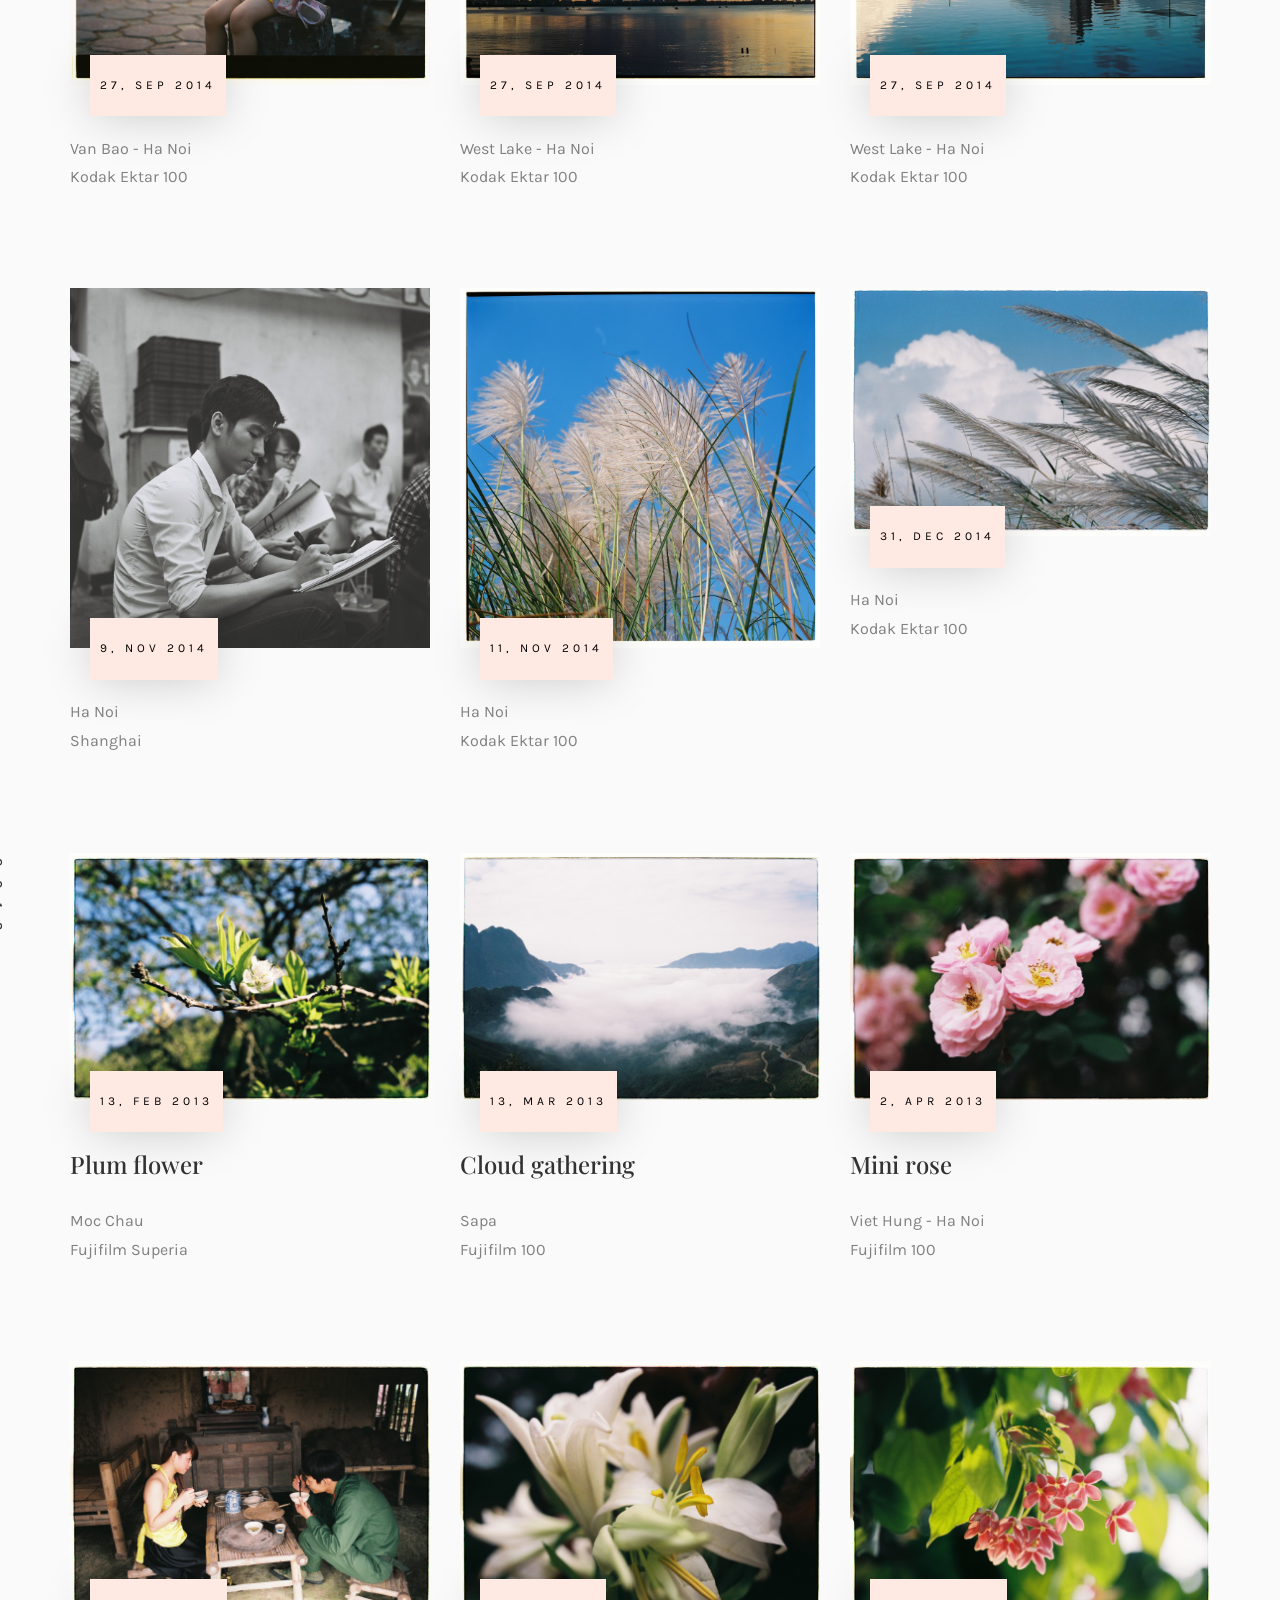
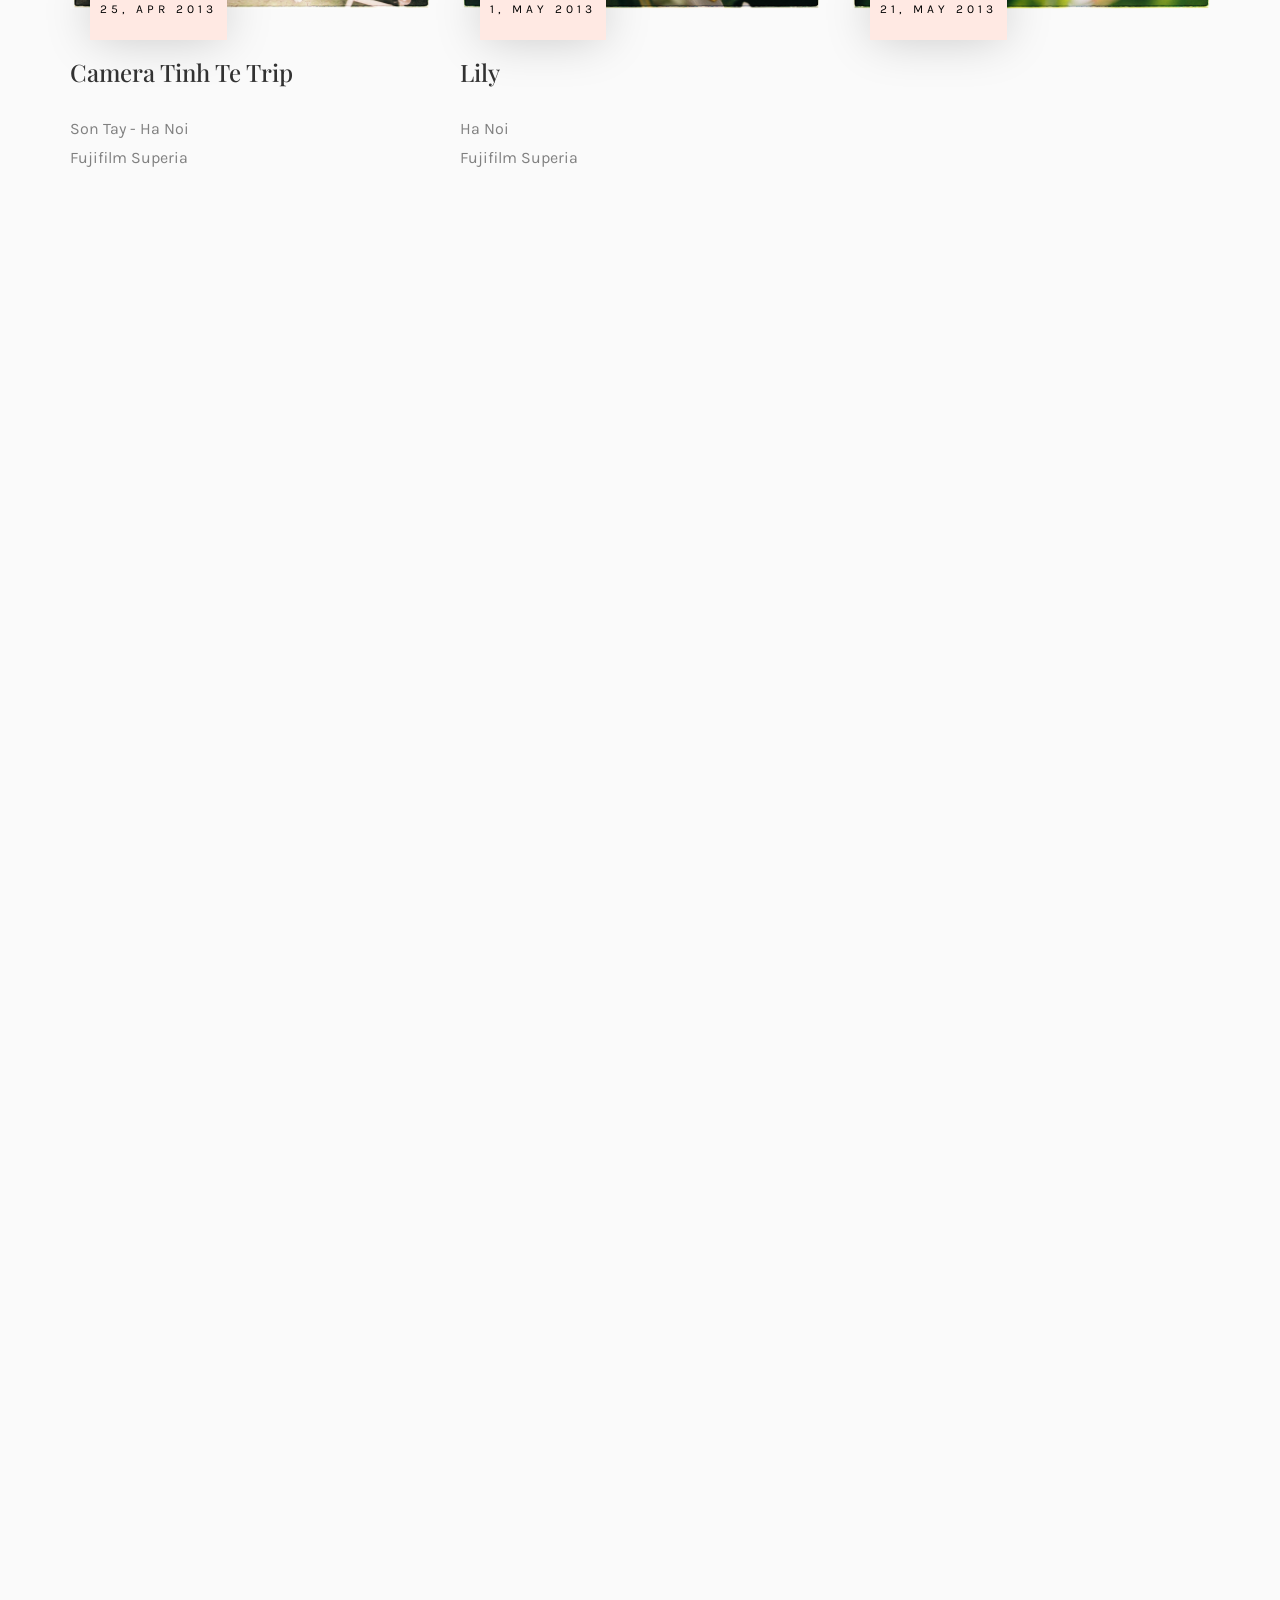
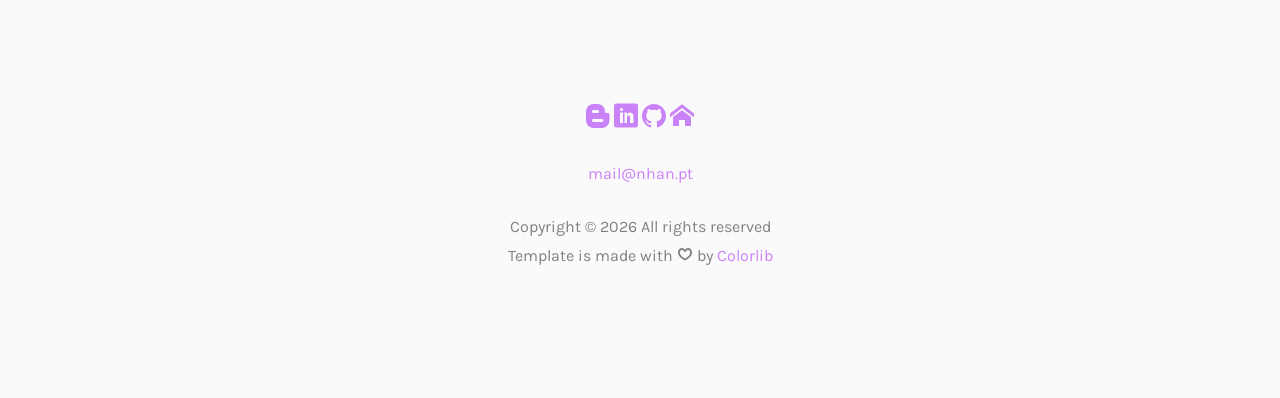
==== commit db88468c: "add lightbox" ====
--- a/gallery.html
+++ b/gallery.html
@@ -15,7 +15,7 @@
     <meta property="og:title" content="Gallery | Phan Nhan" />
     <meta property="og:image" content="https://nhan.pt/images/preview.jpg" />
     <meta property="og:url" content="https://nhan.pt" />
-    <meta property="og:site_name" content="Phan Nhân" />
+    <meta property="og:site_name" content="Gallery | Phan Nhân" />
     <meta property="og:description" content="My personal portfolio" />
     <meta name="twitter:title" content="Gallery | Nhan Phan" />
     <meta name="twitter:image" content="https://nhan.pt/images/preview.jpg" />
@@ -95,7 +95,7 @@
                 <div class="row">
                     <div class="col-md-4">
                         <div class="article animate-box">
-                            <a href="" class="blog-img">
+                            <a class="blog-img">
                                 <img class="img-responsive" src="photos/2021-1-3.jpg">
                                 <div class="overlay"></div>
                             </a>
@@ -119,7 +119,7 @@
                 <div class="row">
                     <div class="col-md-4">
                         <div class="article animate-box">
-                            <a href="" class="blog-img">
+                            <a class="blog-img">
                                 <img class="img-responsive" src="photos/2020-7-22.jpg">
                                 <div class="overlay"></div>
                             </a>
@@ -132,7 +132,7 @@
                     </div>
                     <div class="col-md-4">
                         <div class="article animate-box">
-                            <a href="" class="blog-img">
+                            <a class="blog-img">
                                 <img class="img-responsive" src="photos/2020-7-23.jpg">
                                 <div class="overlay"></div>
                             </a>
@@ -145,7 +145,7 @@
                     </div>
                     <div class="col-md-4">
                         <div class="article animate-box">
-                            <a href="" class="blog-img">
+                            <a class="blog-img">
                                 <img class="img-responsive" src="photos/2020-9-14.jpg">
                                 <div class="overlay"></div>
                             </a>
@@ -169,7 +169,7 @@
                 <div class="row">
                     <div class="col-md-4">
                         <div class="article animate-box">
-                            <a href="" class="blog-img">
+                            <a class="blog-img">
                                 <img class="img-responsive" src="photos/2019-1-12.jpg">
                                 <div class="overlay"></div>
                             </a>
@@ -182,7 +182,7 @@
                     </div>
                     <div class="col-md-4">
                         <div class="article animate-box">
-                            <a href="" class="blog-img">
+                            <a class="blog-img">
                                 <img class="img-responsive" src="photos/2019-1-13.jpg">
                                 <div class="overlay"></div>
                             </a>
@@ -195,7 +195,7 @@
                     </div>
                     <div class="col-md-4">
                         <div class="article animate-box">
-                            <a href="" class="blog-img">
+                            <a class="blog-img">
                                 <img class="img-responsive" src="photos/2019-2-12.jpg">
                                 <div class="overlay"></div>
                             </a>
@@ -219,7 +219,7 @@
                 <div class="row">
                     <div class="col-md-4">
                         <div class="article animate-box">
-                            <a href="" class="blog-img">
+                            <a class="blog-img">
                                 <img class="img-responsive" src="photos/2018-2-18.jpg">
                                 <div class="overlay"></div>
                             </a>
@@ -232,7 +232,7 @@
                     </div>
                     <div class="col-md-4">
                         <div class="article animate-box">
-                            <a href="" class="blog-img">
+                            <a class="blog-img">
                                 <img class="img-responsive" src="photos/2018-2-19-2.jpg">
                                 <div class="overlay"></div>
                             </a>
@@ -245,7 +245,7 @@
                     </div>
                     <div class="col-md-4">
                         <div class="article animate-box">
-                            <a href="" class="blog-img">
+                            <a class="blog-img">
                                 <img class="img-responsive" src="photos/2018-6-30.jpg">
                                 <div class="overlay"></div>
                             </a>
@@ -269,7 +269,7 @@
                 <div class="row">
                     <div class="col-md-4">
                         <div class="article animate-box">
-                            <a href="" class="blog-img">
+                            <a class="blog-img">
                                 <img class="img-responsive" src="photos/2017-3-26.jpg">
                                 <div class="overlay"></div>
                             </a>
@@ -282,7 +282,7 @@
                     </div>
                     <div class="col-md-4">
                         <div class="article animate-box">
-                            <a href="" class="blog-img">
+                            <a class="blog-img">
                                 <img class="img-responsive" src="photos/2017-6-1.jpg">
                                 <div class="overlay"></div>
                             </a>
@@ -295,7 +295,7 @@
                     </div>
                     <div class="col-md-4">
                         <div class="article animate-box">
-                            <a href="" class="blog-img">
+                            <a class="blog-img">
                                 <img class="img-responsive" src="photos/2017-7-25.jpg">
                                 <div class="overlay"></div>
                             </a>
@@ -319,7 +319,7 @@
                 <div class="row">
                     <div class="col-md-4">
                         <div class="article animate-box">
-                            <a href="" class="blog-img">
+                            <a class="blog-img">
                                 <img class="img-responsive" src="photos/2016-4-10.jpg">
                                 <div class="overlay"></div>
                             </a>
@@ -332,7 +332,7 @@
                     </div>
                     <div class="col-md-4">
                         <div class="article animate-box">
-                            <a href="" class="blog-img">
+                            <a class="blog-img">
                                 <img class="img-responsive" src="photos/2016-5-8.jpg">
                                 <div class="overlay"></div>
                             </a>
@@ -345,7 +345,7 @@
                     </div>
                     <div class="col-md-4">
                         <div class="article animate-box">
-                            <a href="" class="blog-img">
+                            <a class="blog-img">
                                 <img class="img-responsive" src="photos/2016-5-8-2.jpg">
                                 <div class="overlay"></div>
                             </a>
@@ -360,7 +360,7 @@
                 <div class="row">
                     <div class="col-md-4">
                         <div class="article animate-box">
-                            <a href="" class="blog-img">
+                            <a class="blog-img">
                                 <img class="img-responsive" src="photos/2016-5-28.jpg">
                                 <div class="overlay"></div>
                             </a>
@@ -373,7 +373,7 @@
                     </div>
                     <div class="col-md-4">
                         <div class="article animate-box">
-                            <a href="" class="blog-img">
+                            <a class="blog-img">
                                 <img class="img-responsive" src="photos/2016-10-23.jpg">
                                 <div class="overlay"></div>
                             </a>
@@ -386,7 +386,7 @@
                     </div>
                     <div class="col-md-4">
                         <div class="article animate-box">
-                            <a href="" class="blog-img">
+                            <a class="blog-img">
                                 <img class="img-responsive" src="photos/2016-10-24.jpg">
                                 <div class="overlay"></div>
                             </a>
@@ -401,7 +401,7 @@
                 <div class="row">
                     <div class="col-md-4">
                         <div class="article animate-box">
-                            <a href="" class="blog-img">
+                            <a class="blog-img">
                                 <img class="img-responsive" src="photos/2016-10-25.jpg">
                                 <div class="overlay"></div>
                             </a>
@@ -414,7 +414,7 @@
                     </div>
                     <div class="col-md-4">
                         <div class="article animate-box">
-                            <a href="" class="blog-img">
+                            <a class="blog-img">
                                 <img class="img-responsive" src="photos/2016-10-26.jpg">
                                 <div class="overlay"></div>
                             </a>
@@ -427,7 +427,7 @@
                     </div>
                     <div class="col-md-4">
                         <div class="article animate-box">
-                            <a href="" class="blog-img">
+                            <a class="blog-img">
                                 <img class="img-responsive" src="photos/2016-12-17.jpg">
                                 <div class="overlay"></div>
                             </a>
@@ -451,7 +451,7 @@
                 <div class="row">
                     <div class="col-md-4">
                         <div class="article animate-box">
-                            <a href="" class="blog-img">
+                            <a class="blog-img">
                                 <img class="img-responsive" src="photos/2015-1-2.jpg">
                                 <div class="overlay"></div>
                             </a>
@@ -464,7 +464,7 @@
                     </div>
                     <div class="col-md-4">
                         <div class="article animate-box">
-                            <a href="" class="blog-img">
+                            <a class="blog-img">
                                 <img class="img-responsive" src="photos/2015-2-6.jpg">
                                 <div class="overlay"></div>
                             </a>
@@ -477,7 +477,7 @@
                     </div>
                     <div class="col-md-4">
                         <div class="article animate-box">
-                            <a href="" class="blog-img">
+                            <a class="blog-img">
                                 <img class="img-responsive" src="photos/2015-6-20.jpg">
                                 <div class="overlay"></div>
                             </a>
@@ -492,7 +492,7 @@
                 <div class="row">
                     <div class="col-md-4">
                         <div class="article animate-box">
-                            <a href="" class="blog-img">
+                            <a class="blog-img">
                                 <img class="img-responsive" src="photos/2015-6-21.jpg">
                                 <div class="overlay"></div>
                             </a>
@@ -505,7 +505,7 @@
                     </div>
                     <div class="col-md-4">
                         <div class="article animate-box">
-                            <a href="" class="blog-img">
+                            <a class="blog-img">
                                 <img class="img-responsive" src="photos/2015-6-21-2.jpg">
                                 <div class="overlay"></div>
                             </a>
@@ -518,7 +518,7 @@
                     </div>
                     <div class="col-md-4">
                         <div class="article animate-box">
-                            <a href="" class="blog-img">
+                            <a class="blog-img">
                                 <img class="img-responsive" src="photos/2015-6-28.jpg">
                                 <div class="overlay"></div>
                             </a>
@@ -533,7 +533,7 @@
                 <div class="row">
                     <div class="col-md-4">
                         <div class="article animate-box">
-                            <a href="" class="blog-img">
+                            <a class="blog-img">
                                 <img class="img-responsive" src="photos/2015-11-12.jpg">
                                 <div class="overlay"></div>
                             </a>
@@ -557,7 +557,7 @@
                 <div class="row">
                     <div class="col-md-4">
                         <div class="article animate-box">
-                            <a href="" class="blog-img">
+                            <a class="blog-img">
                                 <img class="img-responsive" src="photos/2014-3-28.jpg">
                                 <div class="overlay"></div>
                             </a>
@@ -570,7 +570,7 @@
                     </div>
                     <div class="col-md-4">
                         <div class="article animate-box">
-                            <a href="" class="blog-img">
+                            <a class="blog-img">
                                 <img class="img-responsive" src="photos/2014-5-5.jpg">
                                 <div class="overlay"></div>
                             </a>
@@ -583,7 +583,7 @@
                     </div>
                     <div class="col-md-4">
                         <div class="article animate-box">
-                            <a href="" class="blog-img">
+                            <a class="blog-img">
                                 <img class="img-responsive" src="photos/2014-6-22.jpg">
                                 <div class="overlay"></div>
                             </a>
@@ -598,7 +598,7 @@
                 <div class="row">
                     <div class="col-md-4">
                         <div class="article animate-box">
-                            <a href="" class="blog-img">
+                            <a class="blog-img">
                                 <img class="img-responsive" src="photos/2014-9-27.jpg">
                                 <div class="overlay"></div>
                             </a>
@@ -611,7 +611,7 @@
                     </div>
                     <div class="col-md-4">
                         <div class="article animate-box">
-                            <a href="" class="blog-img">
+                            <a class="blog-img">
                                 <img class="img-responsive" src="photos/2014-9-27-2.jpg">
                                 <div class="overlay"></div>
                             </a>
@@ -624,7 +624,7 @@
                     </div>
                     <div class="col-md-4">
                         <div class="article animate-box">
-                            <a href="" class="blog-img">
+                            <a class="blog-img">
                                 <img class="img-responsive" src="photos/2014-9-27-3.jpg">
                                 <div class="overlay"></div>
                             </a>
@@ -639,7 +639,7 @@
                 <div class="row">
                     <div class="col-md-4">
                         <div class="article animate-box">
-                            <a href="" class="blog-img">
+                            <a class="blog-img">
                                 <img class="img-responsive" src="photos/2014-11-9.jpg">
                                 <div class="overlay"></div>
                             </a>
@@ -652,7 +652,7 @@
                     </div>
                     <div class="col-md-4">
                         <div class="article animate-box">
-                            <a href="" class="blog-img">
+                            <a class="blog-img">
                                 <img class="img-responsive" src="photos/2014-11-22.jpg">
                                 <div class="overlay"></div>
                             </a>
@@ -665,7 +665,7 @@
                     </div>
                     <div class="col-md-4">
                         <div class="article animate-box">
-                            <a href="" class="blog-img">
+                            <a class="blog-img">
                                 <img class="img-responsive" src="photos/2014-12-31.jpg">
                                 <div class="overlay"></div>
                             </a>
@@ -689,7 +689,7 @@
                 <div class="row">
                     <div class="col-md-4">
                         <div class="article animate-box">
-                            <a href="" class="blog-img">
+                            <a class="blog-img">
                                 <img class="img-responsive" src="photos/2013-2-13.jpg">
                                 <div class="overlay"></div>
                             </a>
@@ -703,7 +703,7 @@
                     </div>
                     <div class="col-md-4">
                         <div class="article animate-box">
-                            <a href="" class="blog-img">
+                            <a class="blog-img">
                                 <img class="img-responsive" src="photos/2013-3-13.jpg">
                                 <div class="overlay"></div>
                             </a>
@@ -716,7 +716,7 @@
                     </div>
                     <div class="col-md-4">
                         <div class="article animate-box">
-                            <a href="" class="blog-img">
+                            <a class="blog-img">
                                 <img class="img-responsive" src="photos/2013-4-2.jpg">
                                 <div class="overlay"></div>
                             </a>
@@ -731,7 +731,7 @@
                 <div class="row">
                     <div class="col-md-4">
                         <div class="article animate-box">
-                            <a href="" class="blog-img">
+                            <a class="blog-img">
                                 <img class="img-responsive" src="photos/2013-4-25.jpg">
                                 <div class="overlay"></div>
                             </a>
@@ -744,7 +744,7 @@
                     </div>
                     <div class="col-md-4">
                         <div class="article animate-box">
-                            <a href="" class="blog-img">
+                            <a class="blog-img">
                                 <img class="img-responsive" src="photos/2013-5-1.jpg">
                                 <div class="overlay"></div>
                             </a>
@@ -757,7 +757,7 @@
                     </div>
                     <div class="col-md-4">
                         <div class="article animate-box">
-                            <a href="" class="blog-img">
+                            <a class="blog-img">
                                 <img class="img-responsive" src="photos/2013-5-21.jpg">
                                 <div class="overlay"></div>
                             </a>
@@ -772,7 +772,7 @@
                 <div class="row">
                     <div class="col-md-4">
                         <div class="article animate-box">
-                            <a href="" class="blog-img">
+                            <a class="blog-img">
                                 <img class="img-responsive" src="photos/2013-5-23.jpg">
                                 <div class="overlay"></div>
                             </a>
@@ -785,7 +785,7 @@
                     </div>
                     <div class="col-md-4">
                         <div class="article animate-box">
-                            <a href="" class="blog-img">
+                            <a class="blog-img">
                                 <img class="img-responsive" src="photos/2013-7-1.jpg">
                                 <div class="overlay"></div>
                             </a>
@@ -798,7 +798,7 @@
                     </div>
                     <div class="col-md-4">
                         <div class="article animate-box">
-                            <a href="" class="blog-img">
+                            <a class="blog-img">
                                 <img class="img-responsive" src="photos/2013-7-9.jpg">
                                 <div class="overlay"></div>
                             </a>
@@ -813,7 +813,7 @@
                 <div class="row">
                     <div class="col-md-4">
                         <div class="article animate-box">
-                            <a href="" class="blog-img">
+                            <a class="blog-img">
                                 <img class="img-responsive" src="photos/2013-7-9-2.jpg">
                                 <div class="overlay"></div>
                             </a>
@@ -826,7 +826,7 @@
                     </div>
                     <div class="col-md-4">
                         <div class="article animate-box">
-                            <a href="" class="blog-img">
+                            <a class="blog-img">
                                 <img class="img-responsive" src="photos/2013-9-4.jpg">
                                 <div class="overlay"></div>
                             </a>
@@ -839,6 +839,17 @@
                     </div>
                 </div>
 
+            </div>
+        </div>
+    </div>
+
+    <!-- Modal -->
+    <div class="modal fade" id="imageModal" tabindex="-1" role="dialog" aria-hidden="true">
+        <div class="modal-dialog modal-dialog-centered" role="document">
+            <div class="modal-content">
+                <div class="modal-body">
+                    <img id="imgModel">
+                </div>
             </div>
         </div>
     </div>
@@ -874,8 +885,6 @@
         </div>
     </footer>
 
-    </div>
-
     <!-- jQuery -->
     <script src="js/jquery.min.js"></script>
     <!-- jQuery Easing -->
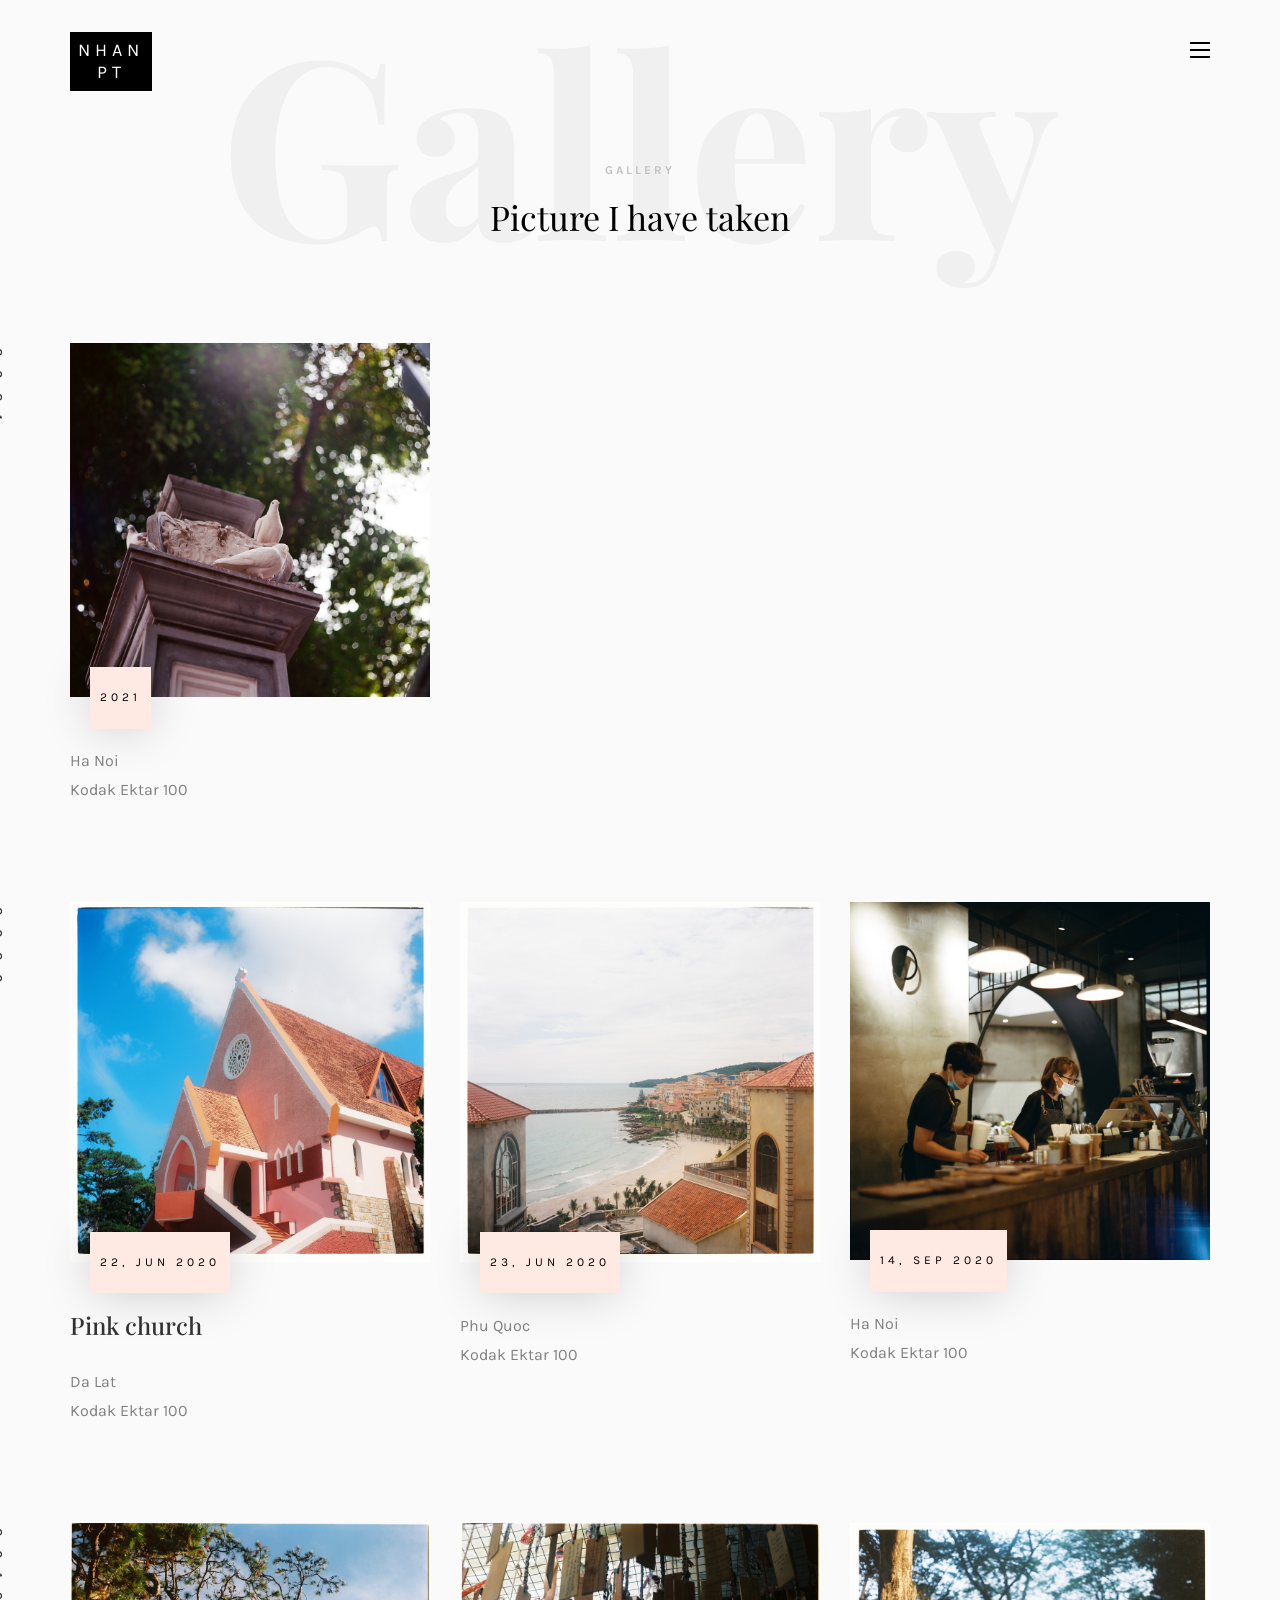
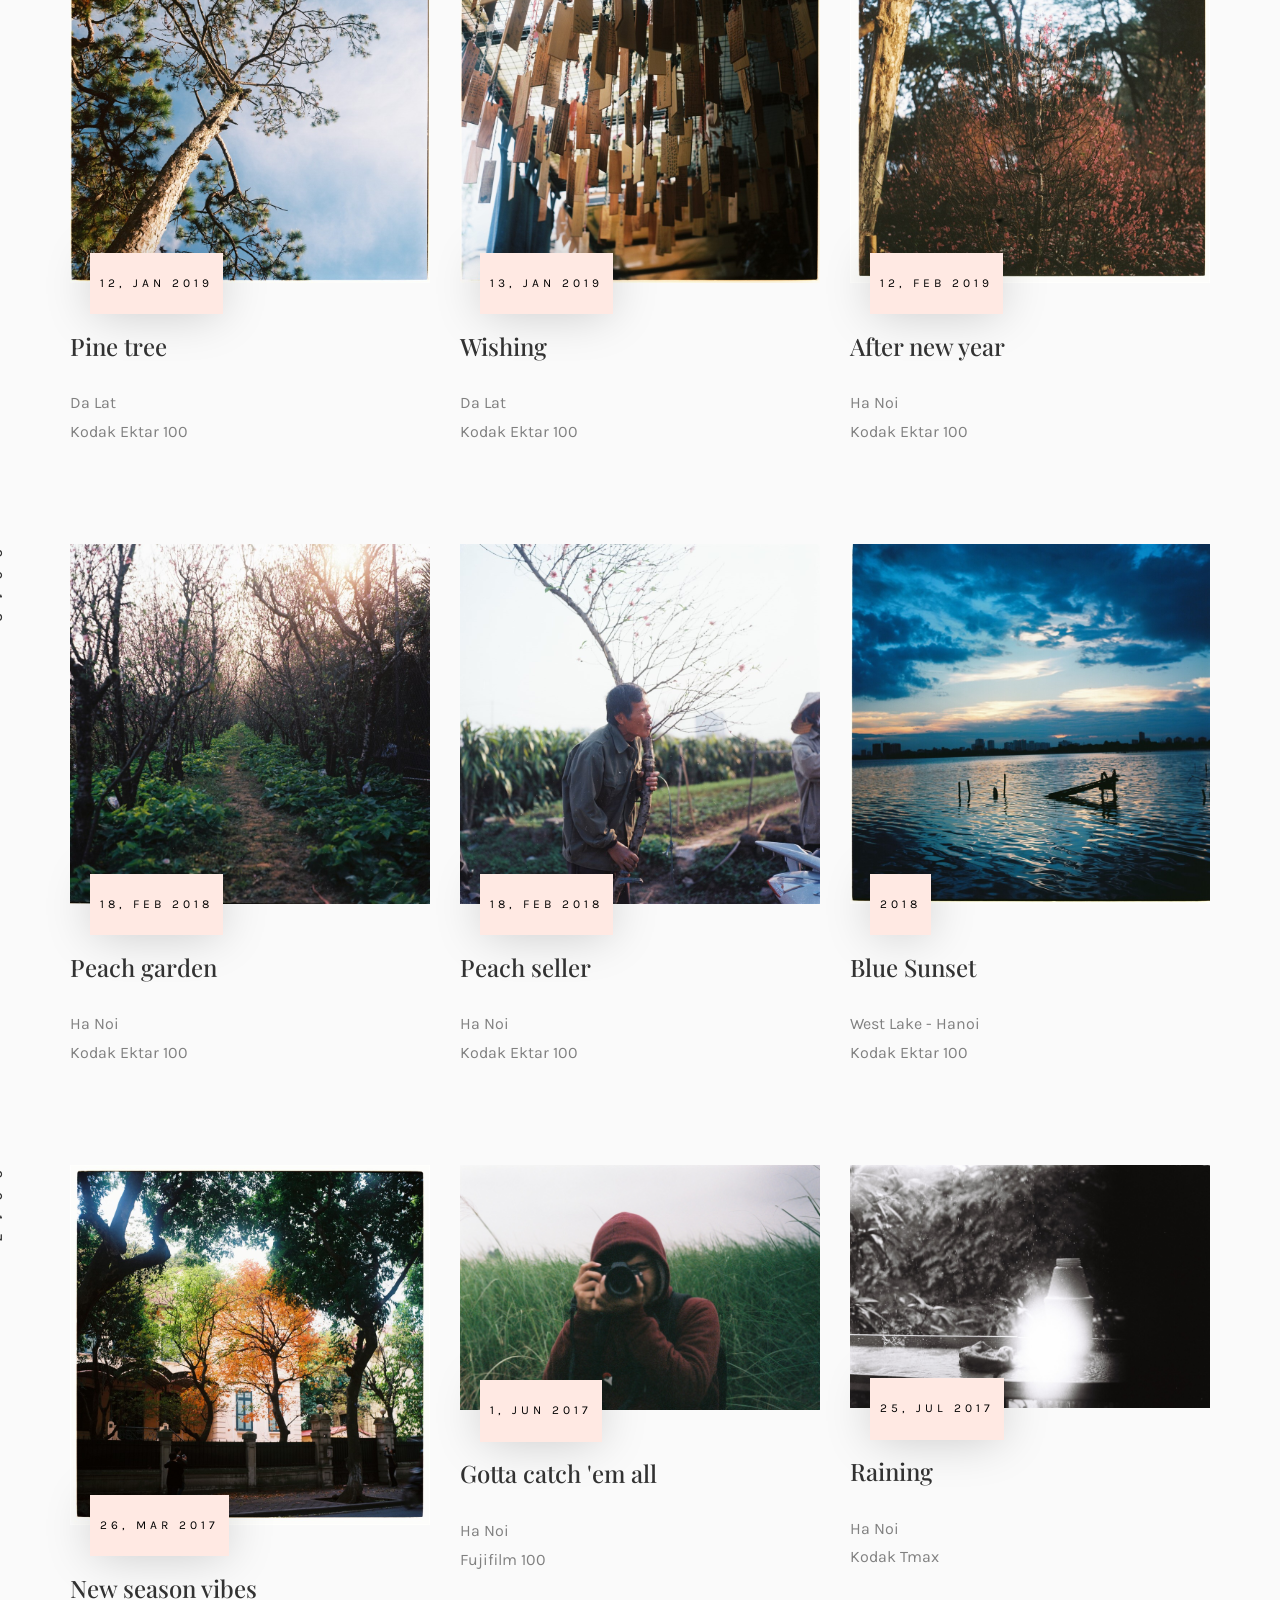
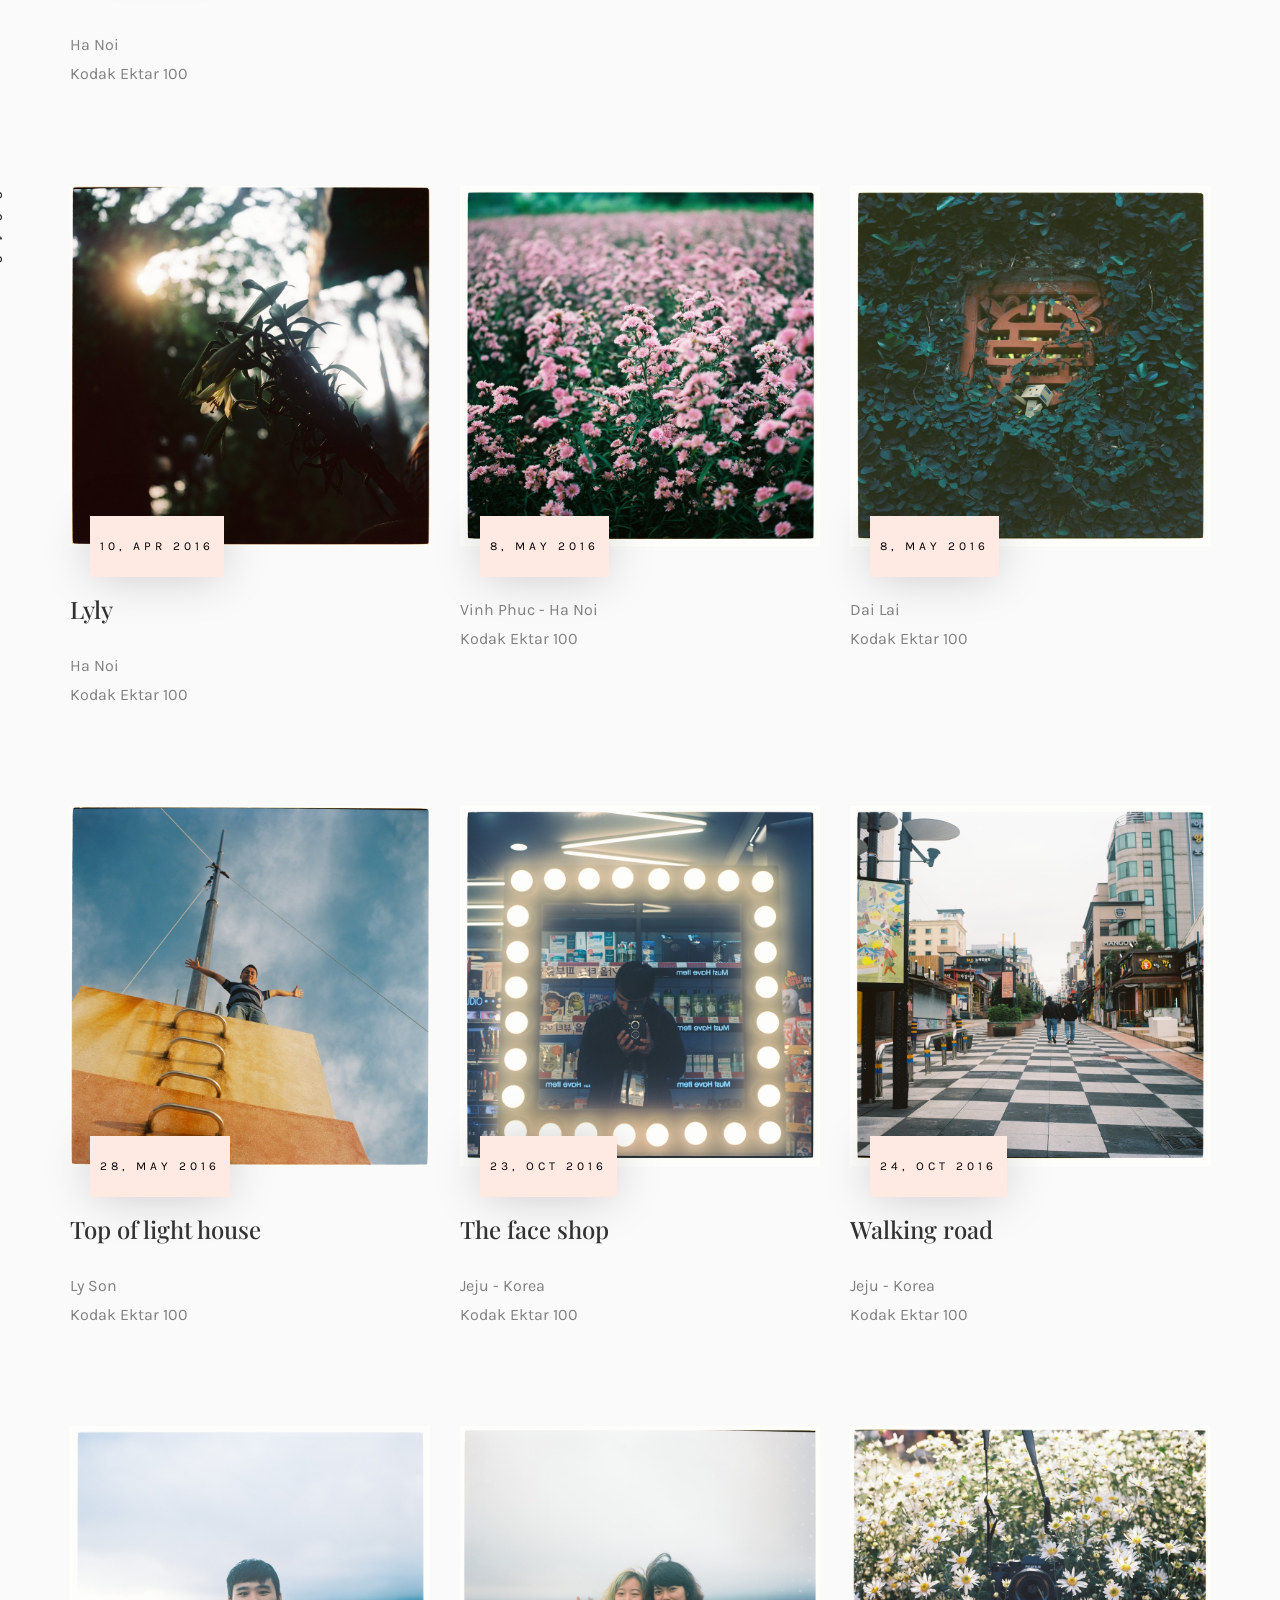
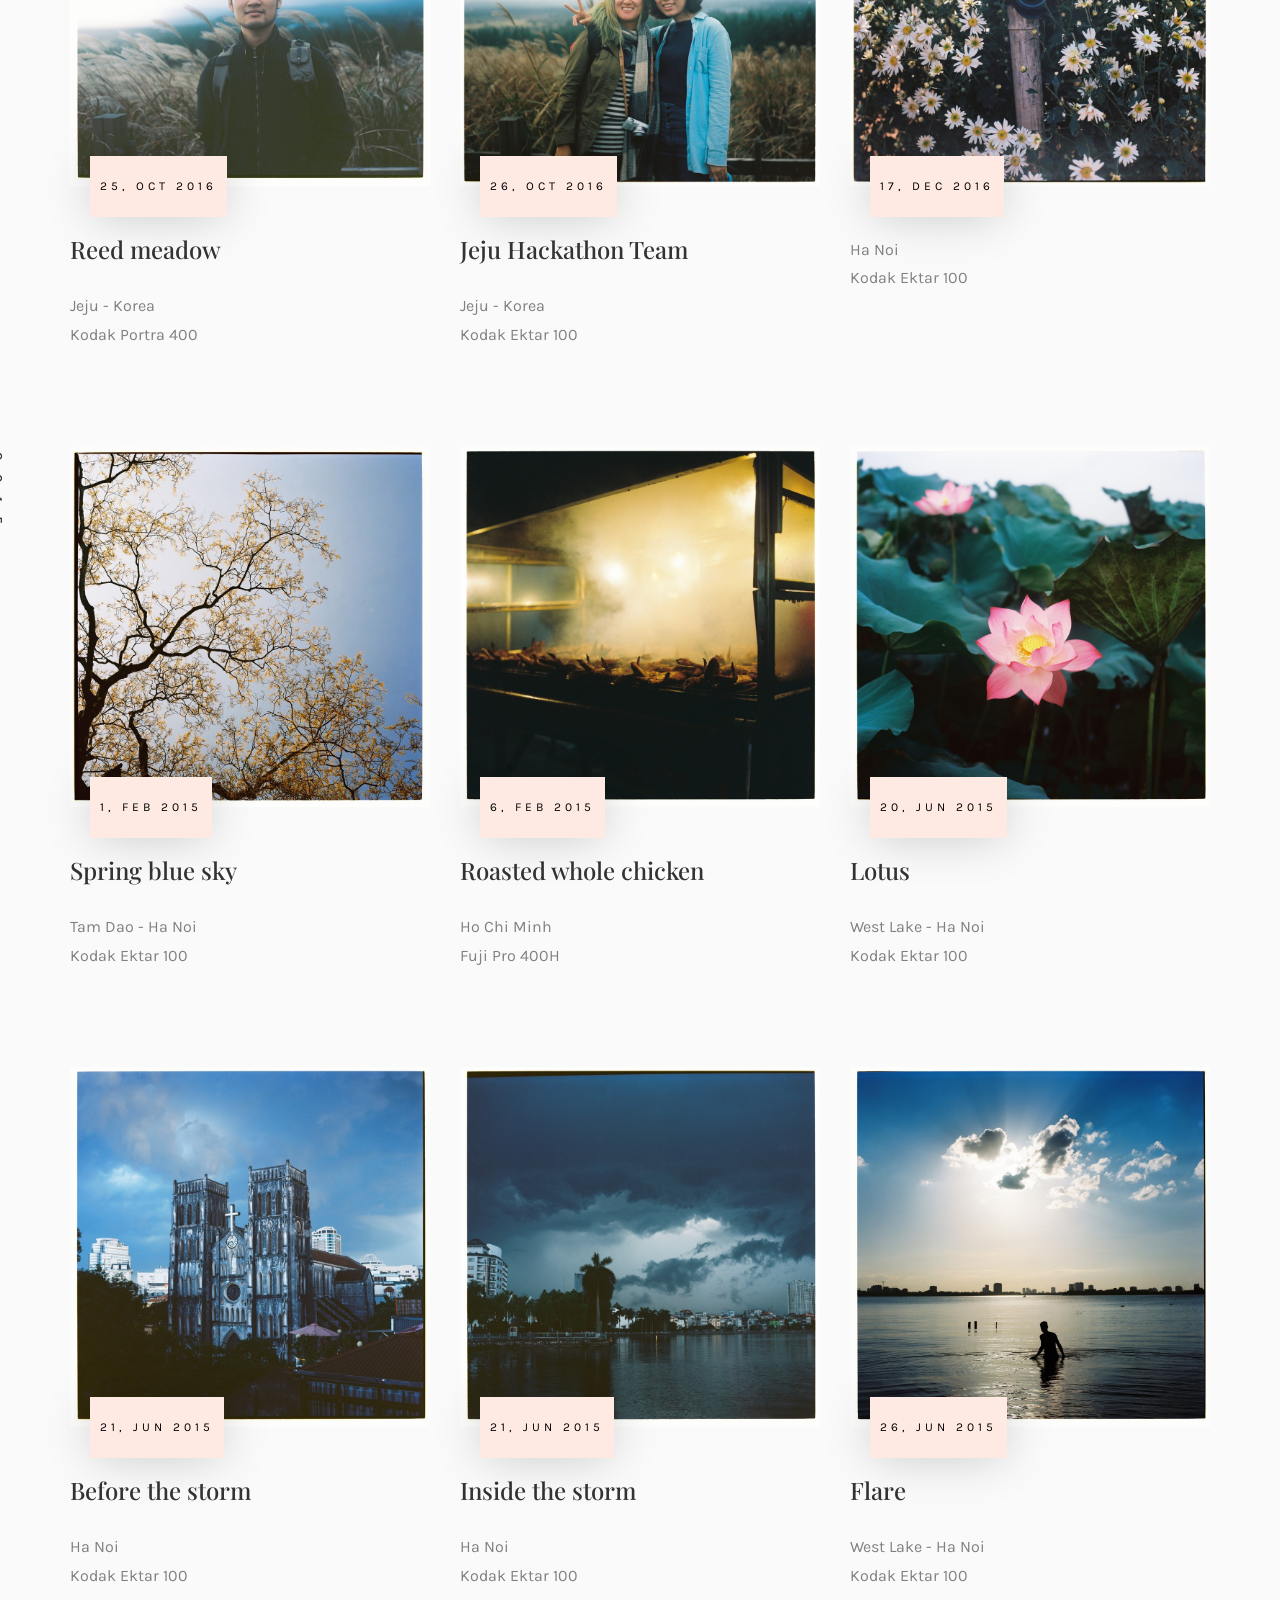
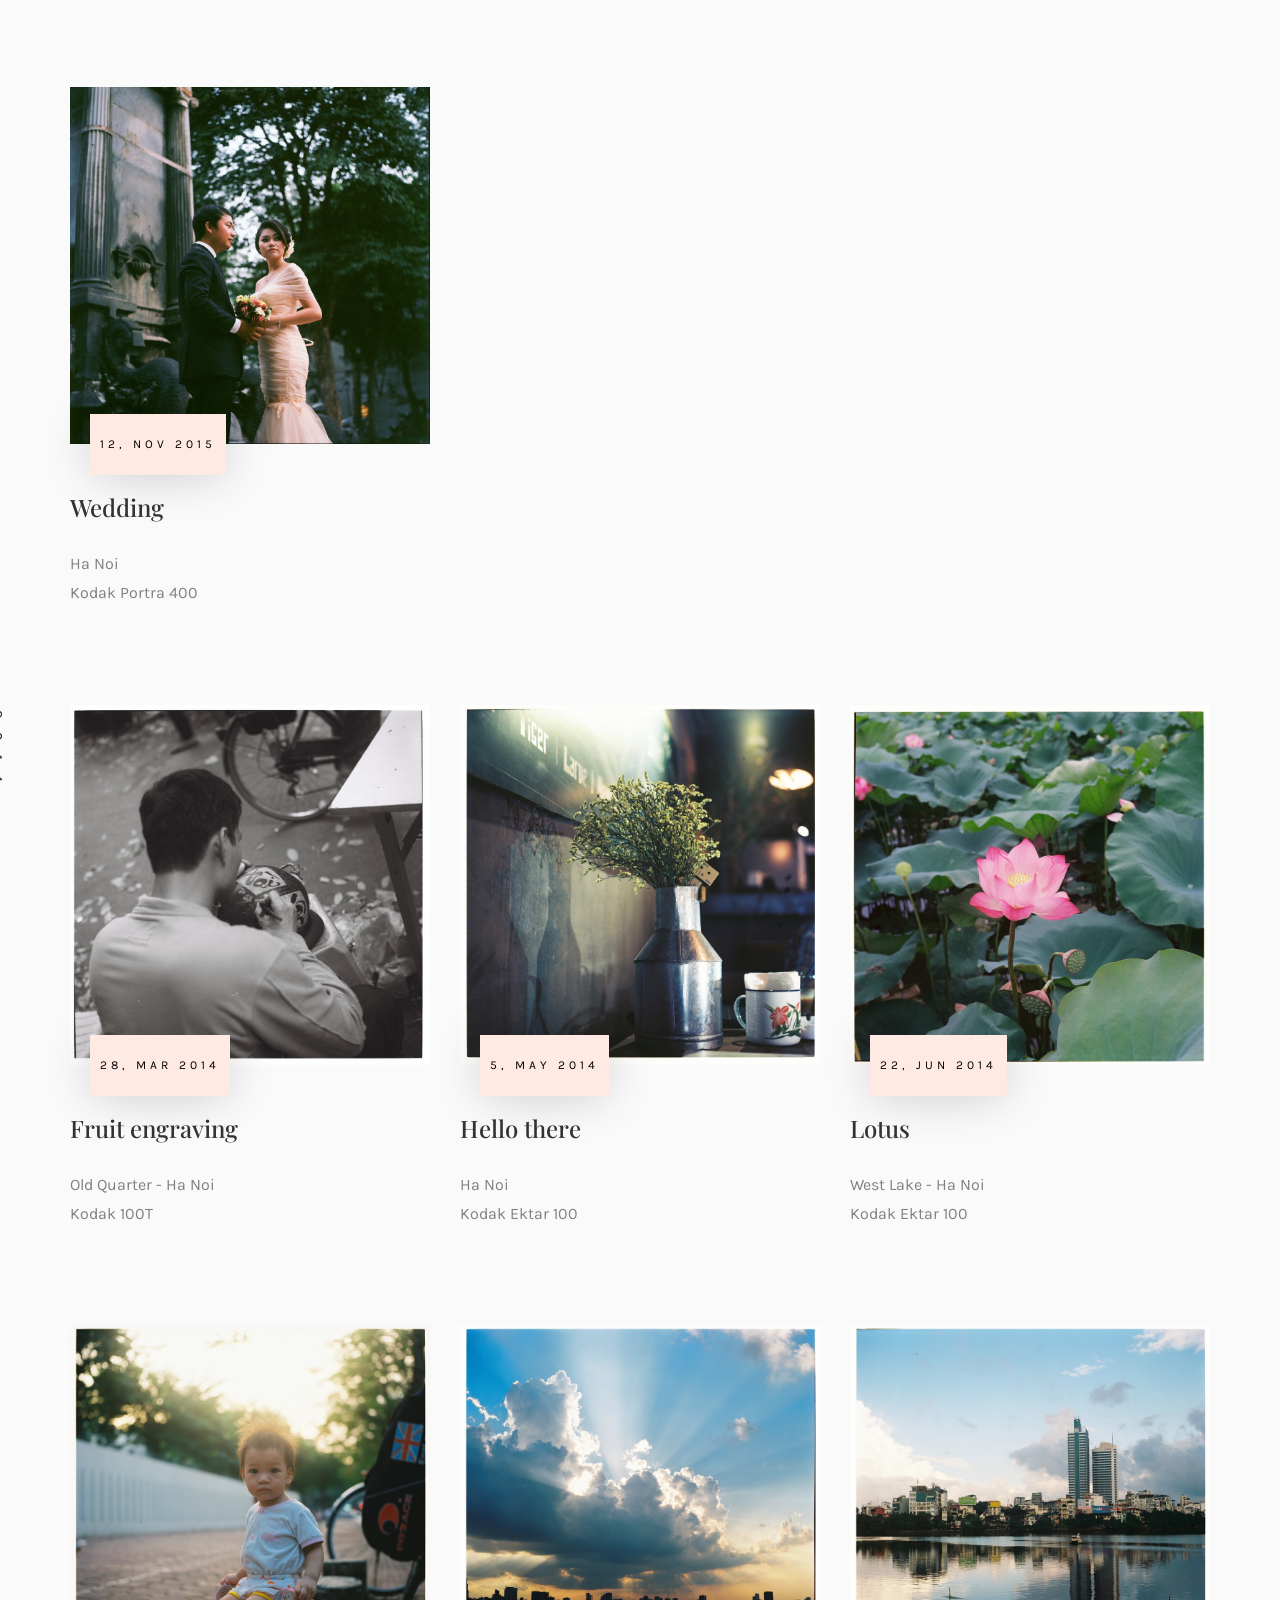
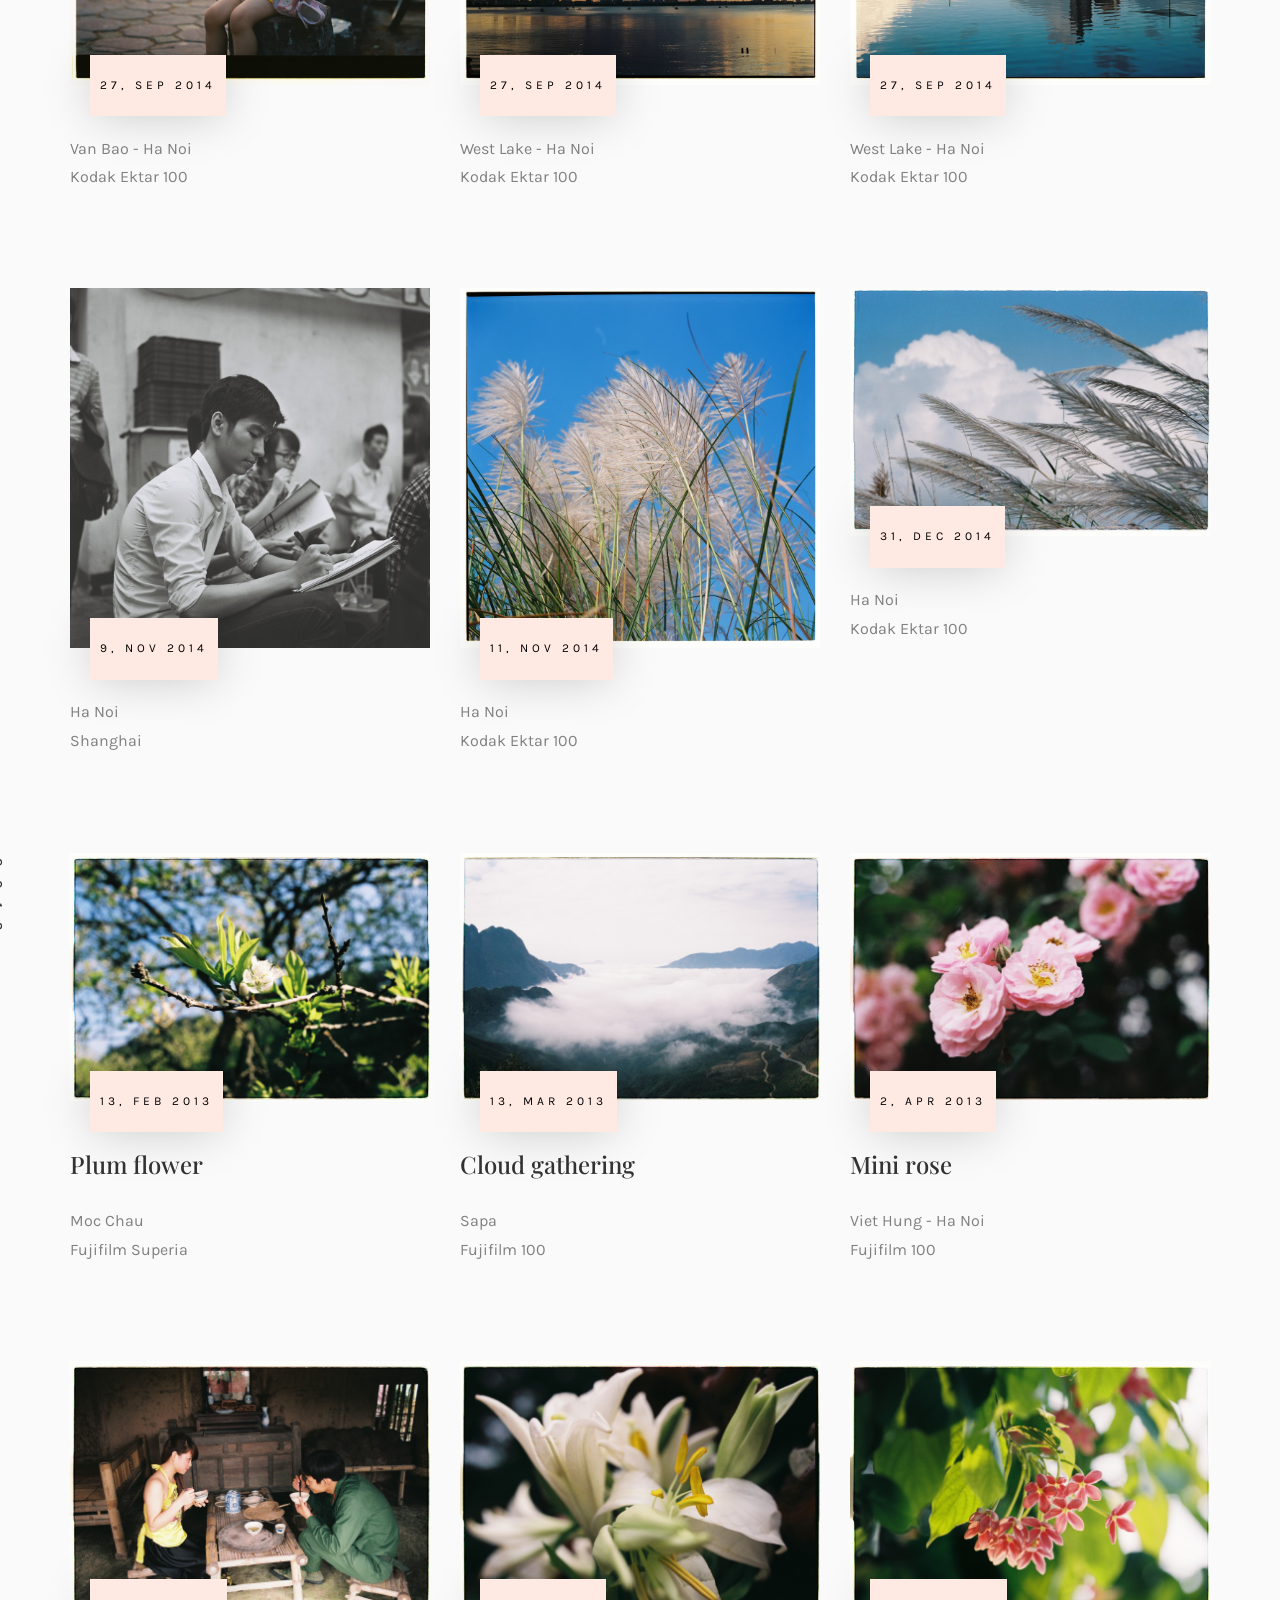
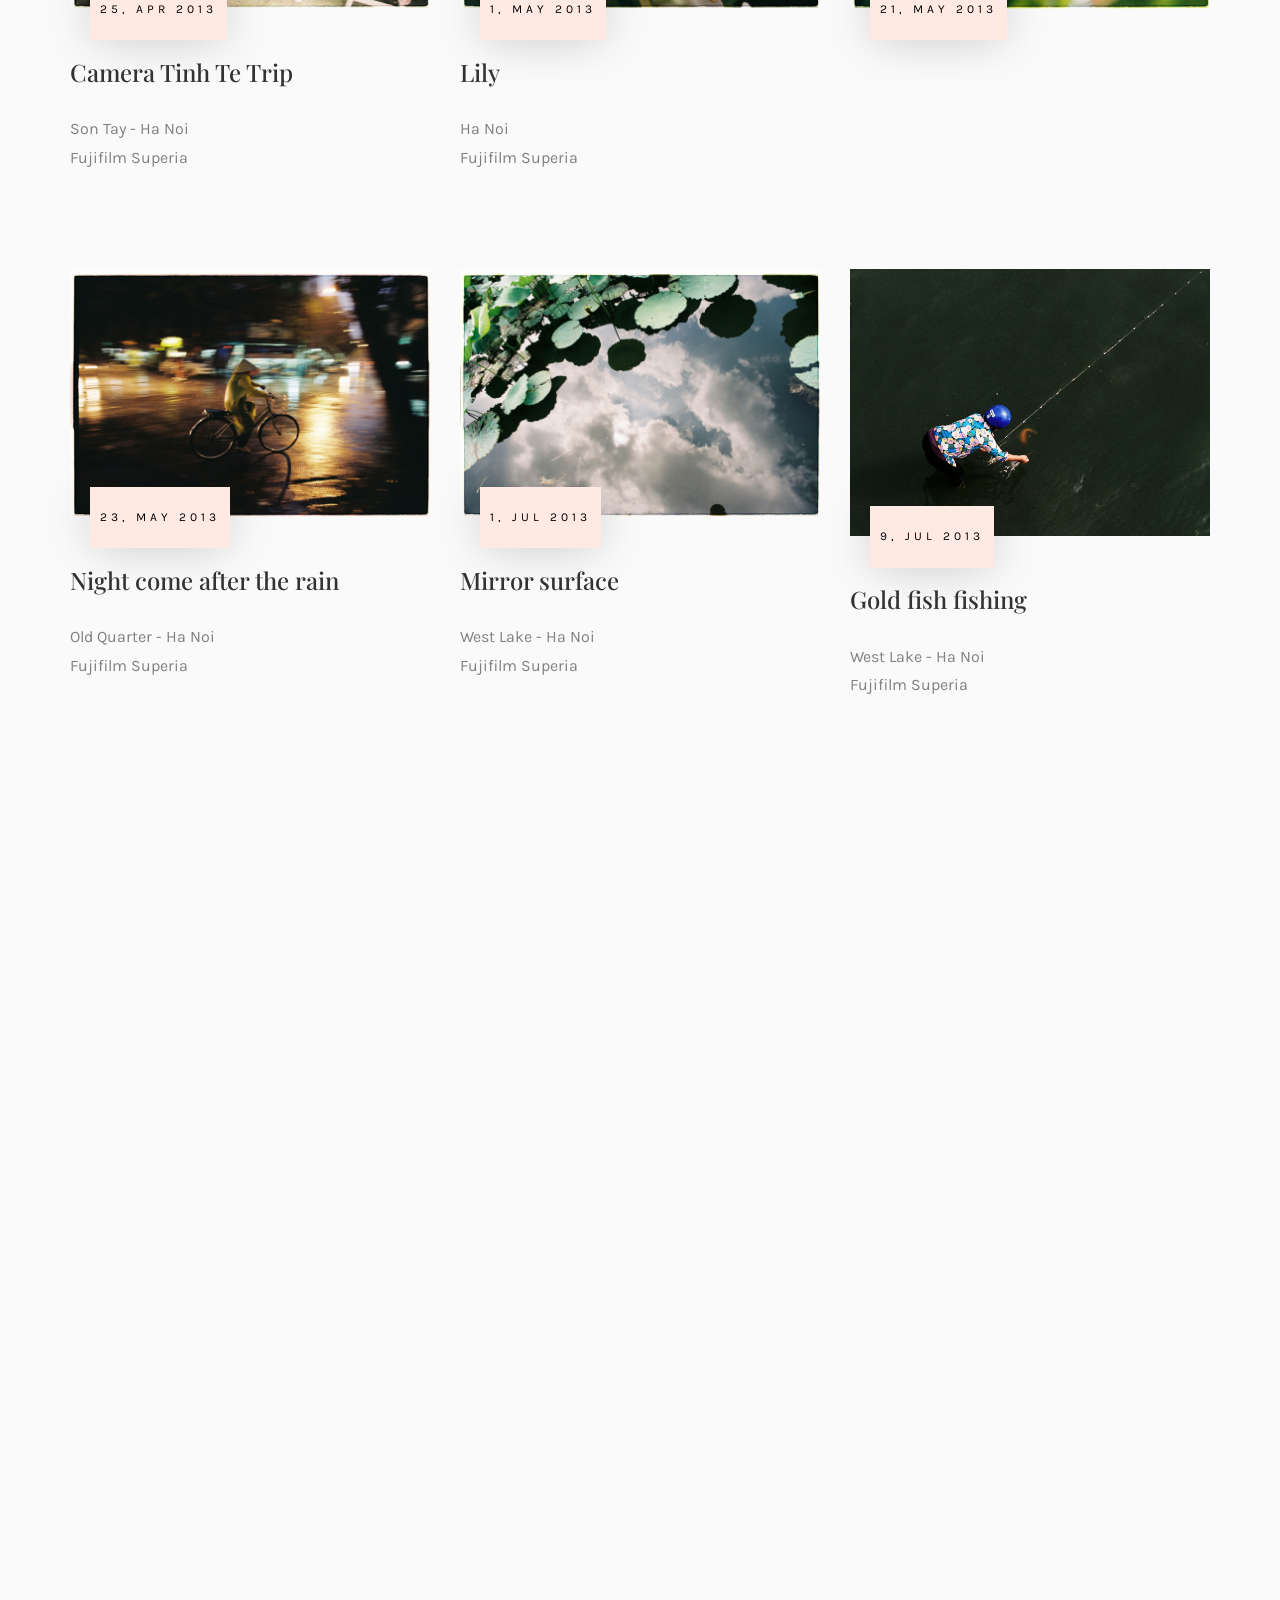
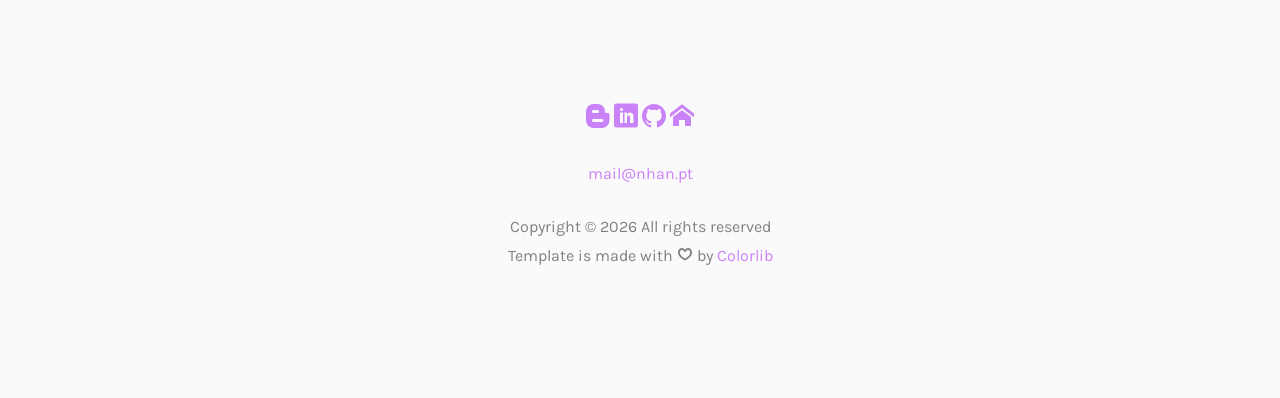
==== commit 1803515f: "update blog link" ====
--- a/gallery.html
+++ b/gallery.html
@@ -1,907 +1,925 @@
 <!DOCTYPE HTML>
 <html>
 
-<head>
-    <meta charset="utf-8">
-    <meta http-equiv="X-UA-Compatible" content="IE=edge">
-    <title>Gallery | Phan Nhân</title>
-    <meta name="viewport" content="width=device-width, initial-scale=1">
-    <meta name="description" content="My personal portfolio" />
-    <meta name="keywords"
-        content="help-14,help14,nhan,phan,developer,programmer,coder,finsify,money lover,app,backend" />
-    <meta name="author" content="Help-14" />
-
-    <!-- Facebook and Twitter integration -->
-    <meta property="og:title" content="Gallery | Phan Nhan" />
-    <meta property="og:image" content="https://nhan.pt/images/preview.jpg" />
-    <meta property="og:url" content="https://nhan.pt" />
-    <meta property="og:site_name" content="Gallery | Phan Nhân" />
-    <meta property="og:description" content="My personal portfolio" />
-    <meta name="twitter:title" content="Gallery | Nhan Phan" />
-    <meta name="twitter:image" content="https://nhan.pt/images/preview.jpg" />
-    <meta name="twitter:url" content="https://nhan.pt" />
-    <meta name="twitter:card" content="summary" />
-
-    <link rel="shortcut icon" href="images/favicon.ico">
-
-    <link href="https://fonts.googleapis.com/css?family=Karla:400,700" rel="stylesheet">
-    <link href="https://fonts.googleapis.com/css?family=Playfair+Display:400,400i,700" rel="stylesheet">
-
-    <!-- Animate.css -->
-    <link rel="stylesheet" href="css/animate.css">
-    <!-- Icomoon Icon Fonts-->
-    <link rel="stylesheet" href="css/icomoon.css">
-    <!-- Bootstrap  -->
-    <link rel="stylesheet" href="css/bootstrap.css">
-    <!-- Owl Carousel -->
-    <link rel="stylesheet" href="css/owl.carousel.min.css">
-    <link rel="stylesheet" href="css/owl.theme.default.min.css">
-    <!-- Magnific Popup -->
-    <link rel="stylesheet" href="css/magnific-popup.css">
-
-    <link rel="stylesheet" href="css/style.css">
-
-    <!-- Modernizr JS -->
-    <script src="js/modernizr-2.6.2.min.js"></script>
-    <!-- FOR IE9 below -->
-    <!--[if lt IE 9]>
+    <head>
+        <meta charset="utf-8">
+        <meta http-equiv="X-UA-Compatible" content="IE=edge">
+        <title>Gallery | Phan Nhân</title>
+        <meta name="viewport" content="width=device-width, initial-scale=1">
+        <meta name="description" content="My personal portfolio"/>
+        <meta name="keywords"
+        content="help-14,help14,nhan,phan,developer,programmer,coder,finsify,money lover,app,backend"/>
+        <meta name="author" content="Help-14"/>
+
+        <!-- Facebook and Twitter integration -->
+        <meta property="og:title" content="Gallery | Phan Nhan"/>
+        <meta property="og:image" content="https://nhan.pt/images/preview.jpg"/>
+        <meta property="og:url" content="https://nhan.pt"/>
+        <meta property="og:site_name" content="Gallery | Phan Nhân"/>
+        <meta property="og:description" content="My personal portfolio"/>
+        <meta name="twitter:title" content="Gallery | Nhan Phan"/>
+        <meta name="twitter:image" content="https://nhan.pt/images/preview.jpg"/>
+        <meta name="twitter:url" content="https://nhan.pt"/>
+        <meta name="twitter:card" content="summary"/>
+
+        <link rel="shortcut icon" href="images/favicon.ico">
+
+        <link href="https://fonts.googleapis.com/css?family=Karla:400,700" rel="stylesheet">
+        <link href="https://fonts.googleapis.com/css?family=Playfair+Display:400,400i,700" rel="stylesheet">
+
+        <!-- Animate.css -->
+        <link rel="stylesheet" href="css/animate.css">
+        <!-- Icomoon Icon Fonts-->
+        <link rel="stylesheet" href="css/icomoon.css">
+        <!-- Bootstrap  -->
+        <link rel="stylesheet" href="css/bootstrap.css">
+        <!-- Owl Carousel -->
+        <link rel="stylesheet" href="css/owl.carousel.min.css">
+        <link rel="stylesheet" href="css/owl.theme.default.min.css">
+        <!-- Magnific Popup -->
+        <link rel="stylesheet" href="css/magnific-popup.css">
+
+        <link rel="stylesheet" href="css/style.css">
+
+        <!-- Modernizr JS -->
+        <script src="js/modernizr-2.6.2.min.js"></script>
+        <!-- FOR IE9 below -->
+        <!--[if lt IE 9]>
 	<script src="js/respond.min.js"></script>
 	<![endif]-->
 
-    <!-- Global site tag (gtag.js) - Google Analytics -->
-    <script async src="https://www.googletagmanager.com/gtag/js?id=G-64HGCN0E6J"></script>
-    <script>
-        window.dataLayer = window.dataLayer || [];
-        function gtag() { dataLayer.push(arguments); }
-        gtag('js', new Date());
-        gtag('config', 'G-64HGCN0E6J');
-    </script>
-</head>
-
-<body>
-    <div id="colorlib-page">
-        <header>
-            <div class="container">
-                <div class="row">
-                    <div class="col-md-12">
-                        <div class="colorlib-navbar-brand">
-                            <a class="colorlib-logo" href="./index.html"><span>Nhan</span><span>Pt</span></a>
-                        </div>
-                        <a href="#" class="js-colorlib-nav-toggle colorlib-nav-toggle"><i></i></a>
+        <!-- Global site tag (gtag.js) - Google Analytics -->
+        <script async src="https://www.googletagmanager.com/gtag/js?id=G-64HGCN0E6J"></script>
+        <script>
+            window.dataLayer = window.dataLayer || [];
+            function gtag() {
+                dataLayer.push(arguments);
+            }
+            gtag('js', new Date());
+            gtag('config', 'G-64HGCN0E6J');
+        </script>
+    </head>
+
+    <body>
+        <div id="colorlib-page">
+            <header>
+                <div class="container">
+                    <div class="row">
+                        <div class="col-md-12">
+                            <div class="colorlib-navbar-brand">
+                                <a class="colorlib-logo" href="./index.html">
+                                    <span>Nhan</span>
+                                    <span>Pt</span></a>
+                            </div>
+                            <a href="#" class="js-colorlib-nav-toggle colorlib-nav-toggle">
+                                <i></i>
+                            </a>
+                        </div>
                     </div>
                 </div>
-            </div>
-        </header>
-        <div id="colorlib-testimony">
-            <div id="gallery" class="container">
-                <div class="row text-center">
-                    <h2 class="bold">Gallery</h2>
-                </div>
-                <div class="row">
-                    <div class="col-md-12 col-md-offset-0 text-center animate-box intro-heading">
-                        <span>Gallery</span>
-                        <h2>Picture I have taken</h2>
-                    </div>
-                </div>
-
-                <!-- 2021 -->
-                <div class="row">
-                    <div class="col-md-12">
-                        <div class="rotate">
-                            <h2 class="heading">2021</h2>
-                        </div>
-                    </div>
-                </div>
-                <div class="row">
-                    <div class="col-md-4">
-                        <div class="article animate-box">
-                            <a class="blog-img">
-                                <img class="img-responsive" src="photos/2021-1-3.jpg">
-                                <div class="overlay"></div>
-                            </a>
-                            <div class="desc">
-                                <span class="meta">2021</span>
-                                <h2></h2>
-                                <p>Ha Noi <br /> Kodak Ektar 100</p>
-                            </div>
-                        </div>
-                    </div>
-                </div>
-
-                <!-- 2020 -->
-                <div class="row">
-                    <div class="col-md-12">
-                        <div class="rotate">
-                            <h2 class="heading">2020</h2>
-                        </div>
-                    </div>
-                </div>
-                <div class="row">
-                    <div class="col-md-4">
-                        <div class="article animate-box">
-                            <a class="blog-img">
-                                <img class="img-responsive" src="photos/2020-7-22.jpg">
-                                <div class="overlay"></div>
-                            </a>
-                            <div class="desc">
-                                <span class="meta">22, Jun 2020</span>
-                                <h2>Pink church</h2>
-                                <p>Da Lat <br /> Kodak Ektar 100</p>
-                            </div>
-                        </div>
-                    </div>
-                    <div class="col-md-4">
-                        <div class="article animate-box">
-                            <a class="blog-img">
-                                <img class="img-responsive" src="photos/2020-7-23.jpg">
-                                <div class="overlay"></div>
-                            </a>
-                            <div class="desc">
-                                <span class="meta">23, Jun 2020</span>
-                                <h2></h2>
-                                <p>Phu Quoc <br /> Kodak Ektar 100</p>
-                            </div>
-                        </div>
-                    </div>
-                    <div class="col-md-4">
-                        <div class="article animate-box">
-                            <a class="blog-img">
-                                <img class="img-responsive" src="photos/2020-9-14.jpg">
-                                <div class="overlay"></div>
-                            </a>
-                            <div class="desc">
-                                <span class="meta">14, Sep 2020</span>
-                                <h2></h2>
-                                <p>Ha Noi<br /> Kodak Ektar 100</p>
-                            </div>
-                        </div>
-                    </div>
-                </div>
-
-                <!-- 2019 -->
-                <div class="row">
-                    <div class="col-md-12">
-                        <div class="rotate">
-                            <h2 class="heading">2019</h2>
-                        </div>
-                    </div>
-                </div>
-                <div class="row">
-                    <div class="col-md-4">
-                        <div class="article animate-box">
-                            <a class="blog-img">
-                                <img class="img-responsive" src="photos/2019-1-12.jpg">
-                                <div class="overlay"></div>
-                            </a>
-                            <div class="desc">
-                                <span class="meta">12, Jan 2019</span>
-                                <h2>Pine tree</h2>
-                                <p>Da Lat <br /> Kodak Ektar 100</p>
-                            </div>
-                        </div>
-                    </div>
-                    <div class="col-md-4">
-                        <div class="article animate-box">
-                            <a class="blog-img">
-                                <img class="img-responsive" src="photos/2019-1-13.jpg">
-                                <div class="overlay"></div>
-                            </a>
-                            <div class="desc">
-                                <span class="meta">13, Jan 2019</span>
-                                <h2>Wishing</h2>
-                                <p>Da Lat <br /> Kodak Ektar 100</p>
-                            </div>
-                        </div>
-                    </div>
-                    <div class="col-md-4">
-                        <div class="article animate-box">
-                            <a class="blog-img">
-                                <img class="img-responsive" src="photos/2019-2-12.jpg">
-                                <div class="overlay"></div>
-                            </a>
-                            <div class="desc">
-                                <span class="meta">12, Feb 2019</span>
-                                <h2>After new year</h2>
-                                <p>Ha Noi <br /> Kodak Ektar 100</p>
-                            </div>
-                        </div>
-                    </div>
-                </div>
-
-                <!-- 2018 -->
-                <div class="row">
-                    <div class="col-md-12">
-                        <div class="rotate">
-                            <h2 class="heading">2018</h2>
-                        </div>
-                    </div>
-                </div>
-                <div class="row">
-                    <div class="col-md-4">
-                        <div class="article animate-box">
-                            <a class="blog-img">
-                                <img class="img-responsive" src="photos/2018-2-18.jpg">
-                                <div class="overlay"></div>
-                            </a>
-                            <div class="desc">
-                                <span class="meta">18, Feb 2018</span>
-                                <h2>Peach garden</h2>
-                                <p>Ha Noi <br /> Kodak Ektar 100</p>
-                            </div>
-                        </div>
-                    </div>
-                    <div class="col-md-4">
-                        <div class="article animate-box">
-                            <a class="blog-img">
-                                <img class="img-responsive" src="photos/2018-2-19-2.jpg">
-                                <div class="overlay"></div>
-                            </a>
-                            <div class="desc">
-                                <span class="meta">18, Feb 2018</span>
-                                <h2>Peach seller</h2>
-                                <p>Ha Noi <br /> Kodak Ektar 100</p>
-                            </div>
-                        </div>
-                    </div>
-                    <div class="col-md-4">
-                        <div class="article animate-box">
-                            <a class="blog-img">
-                                <img class="img-responsive" src="photos/2018-6-30.jpg">
-                                <div class="overlay"></div>
-                            </a>
-                            <div class="desc">
-                                <span class="meta">2018</span>
-                                <h2>Blue Sunset</h2>
-                                <p>West Lake - Hanoi<br /> Kodak Ektar 100</p>
-                            </div>
-                        </div>
-                    </div>
-                </div>
-
-                <!-- 2017 -->
-                <div class="row">
-                    <div class="col-md-12">
-                        <div class="rotate">
-                            <h2 class="heading">2017</h2>
-                        </div>
-                    </div>
-                </div>
-                <div class="row">
-                    <div class="col-md-4">
-                        <div class="article animate-box">
-                            <a class="blog-img">
-                                <img class="img-responsive" src="photos/2017-3-26.jpg">
-                                <div class="overlay"></div>
-                            </a>
-                            <div class="desc">
-                                <span class="meta">26, Mar 2017</span>
-                                <h2>New season vibes</h2>
-                                <p>Ha Noi <br /> Kodak Ektar 100</p>
-                            </div>
-                        </div>
-                    </div>
-                    <div class="col-md-4">
-                        <div class="article animate-box">
-                            <a class="blog-img">
-                                <img class="img-responsive" src="photos/2017-6-1.jpg">
-                                <div class="overlay"></div>
-                            </a>
-                            <div class="desc">
-                                <span class="meta">1, Jun 2017</span>
-                                <h2>Gotta catch 'em all</h2>
-                                <p>Ha Noi <br /> Fujifilm 100</p>
-                            </div>
-                        </div>
-                    </div>
-                    <div class="col-md-4">
-                        <div class="article animate-box">
-                            <a class="blog-img">
-                                <img class="img-responsive" src="photos/2017-7-25.jpg">
-                                <div class="overlay"></div>
-                            </a>
-                            <div class="desc">
-                                <span class="meta">25, Jul 2017</span>
-                                <h2>Raining</h2>
-                                <p>Ha Noi <br /> Kodak Tmax</p>
-                            </div>
-                        </div>
-                    </div>
-                </div>
-
-                <!-- 2016 -->
-                <div class="row">
-                    <div class="col-md-12">
-                        <div class="rotate">
-                            <h2 class="heading">2016</h2>
-                        </div>
-                    </div>
-                </div>
-                <div class="row">
-                    <div class="col-md-4">
-                        <div class="article animate-box">
-                            <a class="blog-img">
-                                <img class="img-responsive" src="photos/2016-4-10.jpg">
-                                <div class="overlay"></div>
-                            </a>
-                            <div class="desc">
-                                <span class="meta">10, Apr 2016</span>
-                                <h2>Lyly</h2>
-                                <p>Ha Noi <br /> Kodak Ektar 100</p>
-                            </div>
-                        </div>
-                    </div>
-                    <div class="col-md-4">
-                        <div class="article animate-box">
-                            <a class="blog-img">
-                                <img class="img-responsive" src="photos/2016-5-8.jpg">
-                                <div class="overlay"></div>
-                            </a>
-                            <div class="desc">
-                                <span class="meta">8, May 2016</span>
-                                <h2></h2>
-                                <p>Vinh Phuc - Ha Noi <br /> Kodak Ektar 100</p>
-                            </div>
-                        </div>
-                    </div>
-                    <div class="col-md-4">
-                        <div class="article animate-box">
-                            <a class="blog-img">
-                                <img class="img-responsive" src="photos/2016-5-8-2.jpg">
-                                <div class="overlay"></div>
-                            </a>
-                            <div class="desc">
-                                <span class="meta">8, May 2016</span>
-                                <h2></h2>
-                                <p>Dai Lai<br /> Kodak Ektar 100</p>
-                            </div>
-                        </div>
-                    </div>
-                </div>
-                <div class="row">
-                    <div class="col-md-4">
-                        <div class="article animate-box">
-                            <a class="blog-img">
-                                <img class="img-responsive" src="photos/2016-5-28.jpg">
-                                <div class="overlay"></div>
-                            </a>
-                            <div class="desc">
-                                <span class="meta">28, May 2016</span>
-                                <h2>Top of light house</h2>
-                                <p>Ly Son <br /> Kodak Ektar 100</p>
-                            </div>
-                        </div>
-                    </div>
-                    <div class="col-md-4">
-                        <div class="article animate-box">
-                            <a class="blog-img">
-                                <img class="img-responsive" src="photos/2016-10-23.jpg">
-                                <div class="overlay"></div>
-                            </a>
-                            <div class="desc">
-                                <span class="meta">23, Oct 2016</span>
-                                <h2>The face shop</h2>
-                                <p>Jeju - Korea <br /> Kodak Ektar 100</p>
-                            </div>
-                        </div>
-                    </div>
-                    <div class="col-md-4">
-                        <div class="article animate-box">
-                            <a class="blog-img">
-                                <img class="img-responsive" src="photos/2016-10-24.jpg">
-                                <div class="overlay"></div>
-                            </a>
-                            <div class="desc">
-                                <span class="meta">24, Oct 2016</span>
-                                <h2>Walking road</h2>
-                                <p>Jeju - Korea <br /> Kodak Ektar 100</p>
-                            </div>
-                        </div>
-                    </div>
-                </div>
-                <div class="row">
-                    <div class="col-md-4">
-                        <div class="article animate-box">
-                            <a class="blog-img">
-                                <img class="img-responsive" src="photos/2016-10-25.jpg">
-                                <div class="overlay"></div>
-                            </a>
-                            <div class="desc">
-                                <span class="meta">25, Oct 2016</span>
-                                <h2>Reed meadow</h2>
-                                <p>Jeju - Korea <br /> Kodak Portra 400</p>
-                            </div>
-                        </div>
-                    </div>
-                    <div class="col-md-4">
-                        <div class="article animate-box">
-                            <a class="blog-img">
-                                <img class="img-responsive" src="photos/2016-10-26.jpg">
-                                <div class="overlay"></div>
-                            </a>
-                            <div class="desc">
-                                <span class="meta">26, Oct 2016</span>
-                                <h2>Jeju Hackathon Team</h2>
-                                <p>Jeju - Korea <br /> Kodak Ektar 100</p>
-                            </div>
-                        </div>
-                    </div>
-                    <div class="col-md-4">
-                        <div class="article animate-box">
-                            <a class="blog-img">
-                                <img class="img-responsive" src="photos/2016-12-17.jpg">
-                                <div class="overlay"></div>
-                            </a>
-                            <div class="desc">
-                                <span class="meta">17, Dec 2016</span>
-                                <h2></h2>
-                                <p>Ha Noi <br /> Kodak Ektar 100</p>
-                            </div>
-                        </div>
-                    </div>
-                </div>
-
-                <!-- 2015 -->
-                <div class="row">
-                    <div class="col-md-12">
-                        <div class="rotate">
-                            <h2 class="heading">2015</h2>
-                        </div>
-                    </div>
-                </div>
-                <div class="row">
-                    <div class="col-md-4">
-                        <div class="article animate-box">
-                            <a class="blog-img">
-                                <img class="img-responsive" src="photos/2015-1-2.jpg">
-                                <div class="overlay"></div>
-                            </a>
-                            <div class="desc">
-                                <span class="meta">1, Feb 2015</span>
-                                <h2>Spring blue sky</h2>
-                                <p>Tam Dao - Ha Noi <br /> Kodak Ektar 100</p>
-                            </div>
-                        </div>
-                    </div>
-                    <div class="col-md-4">
-                        <div class="article animate-box">
-                            <a class="blog-img">
-                                <img class="img-responsive" src="photos/2015-2-6.jpg">
-                                <div class="overlay"></div>
-                            </a>
-                            <div class="desc">
-                                <span class="meta">6, Feb 2015</span>
-                                <h2>Roasted whole chicken</h2>
-                                <p>Ho Chi Minh <br /> Fuji Pro 400H</p>
-                            </div>
-                        </div>
-                    </div>
-                    <div class="col-md-4">
-                        <div class="article animate-box">
-                            <a class="blog-img">
-                                <img class="img-responsive" src="photos/2015-6-20.jpg">
-                                <div class="overlay"></div>
-                            </a>
-                            <div class="desc">
-                                <span class="meta">20, Jun 2015</span>
-                                <h2>Lotus</h2>
-                                <p>West Lake - Ha Noi <br /> Kodak Ektar 100</p>
-                            </div>
-                        </div>
-                    </div>
-                </div>
-                <div class="row">
-                    <div class="col-md-4">
-                        <div class="article animate-box">
-                            <a class="blog-img">
-                                <img class="img-responsive" src="photos/2015-6-21.jpg">
-                                <div class="overlay"></div>
-                            </a>
-                            <div class="desc">
-                                <span class="meta">21, Jun 2015</span>
-                                <h2>Before the storm</h2>
-                                <p>Ha Noi <br /> Kodak Ektar 100</p>
-                            </div>
-                        </div>
-                    </div>
-                    <div class="col-md-4">
-                        <div class="article animate-box">
-                            <a class="blog-img">
-                                <img class="img-responsive" src="photos/2015-6-21-2.jpg">
-                                <div class="overlay"></div>
-                            </a>
-                            <div class="desc">
-                                <span class="meta">21, Jun 2015</span>
-                                <h2>Inside the storm</h2>
-                                <p>Ha Noi <br /> Kodak Ektar 100</p>
-                            </div>
-                        </div>
-                    </div>
-                    <div class="col-md-4">
-                        <div class="article animate-box">
-                            <a class="blog-img">
-                                <img class="img-responsive" src="photos/2015-6-28.jpg">
-                                <div class="overlay"></div>
-                            </a>
-                            <div class="desc">
-                                <span class="meta">26, Jun 2015</span>
-                                <h2>Flare</h2>
-                                <p>West Lake - Ha Noi <br /> Kodak Ektar 100</p>
-                            </div>
-                        </div>
-                    </div>
-                </div>
-                <div class="row">
-                    <div class="col-md-4">
-                        <div class="article animate-box">
-                            <a class="blog-img">
-                                <img class="img-responsive" src="photos/2015-11-12.jpg">
-                                <div class="overlay"></div>
-                            </a>
-                            <div class="desc">
-                                <span class="meta">12, Nov 2015</span>
-                                <h2>Wedding</h2>
-                                <p>Ha Noi <br /> Kodak Portra 400</p>
-                            </div>
-                        </div>
-                    </div>
-                </div>
-
-                <!-- 2014 -->
-                <div class="row">
-                    <div class="col-md-12">
-                        <div class="rotate">
-                            <h2 class="heading">2014</h2>
-                        </div>
-                    </div>
-                </div>
-                <div class="row">
-                    <div class="col-md-4">
-                        <div class="article animate-box">
-                            <a class="blog-img">
-                                <img class="img-responsive" src="photos/2014-3-28.jpg">
-                                <div class="overlay"></div>
-                            </a>
-                            <div class="desc">
-                                <span class="meta">28, Mar 2014</span>
-                                <h2>Fruit engraving</h2>
-                                <p>Old Quarter - Ha Noi <br /> Kodak 100T</p>
-                            </div>
-                        </div>
-                    </div>
-                    <div class="col-md-4">
-                        <div class="article animate-box">
-                            <a class="blog-img">
-                                <img class="img-responsive" src="photos/2014-5-5.jpg">
-                                <div class="overlay"></div>
-                            </a>
-                            <div class="desc">
-                                <span class="meta">5, May 2014</span>
-                                <h2>Hello there</h2>
-                                <p>Ha Noi <br /> Kodak Ektar 100</p>
-                            </div>
-                        </div>
-                    </div>
-                    <div class="col-md-4">
-                        <div class="article animate-box">
-                            <a class="blog-img">
-                                <img class="img-responsive" src="photos/2014-6-22.jpg">
-                                <div class="overlay"></div>
-                            </a>
-                            <div class="desc">
-                                <span class="meta">22, Jun 2014</span>
-                                <h2>Lotus</h2>
-                                <p>West Lake - Ha Noi <br /> Kodak Ektar 100</p>
-                            </div>
-                        </div>
-                    </div>
-                </div>
-                <div class="row">
-                    <div class="col-md-4">
-                        <div class="article animate-box">
-                            <a class="blog-img">
-                                <img class="img-responsive" src="photos/2014-9-27.jpg">
-                                <div class="overlay"></div>
-                            </a>
-                            <div class="desc">
-                                <span class="meta">27, Sep 2014</span>
-                                <h2></h2>
-                                <p>Van Bao - Ha Noi <br /> Kodak Ektar 100</p>
-                            </div>
-                        </div>
-                    </div>
-                    <div class="col-md-4">
-                        <div class="article animate-box">
-                            <a class="blog-img">
-                                <img class="img-responsive" src="photos/2014-9-27-2.jpg">
-                                <div class="overlay"></div>
-                            </a>
-                            <div class="desc">
-                                <span class="meta">27, Sep 2014</span>
-                                <h2></h2>
-                                <p>West Lake - Ha Noi <br /> Kodak Ektar 100</p>
-                            </div>
-                        </div>
-                    </div>
-                    <div class="col-md-4">
-                        <div class="article animate-box">
-                            <a class="blog-img">
-                                <img class="img-responsive" src="photos/2014-9-27-3.jpg">
-                                <div class="overlay"></div>
-                            </a>
-                            <div class="desc">
-                                <span class="meta">27, Sep 2014</span>
-                                <h2></h2>
-                                <p>West Lake - Ha Noi <br /> Kodak Ektar 100</p>
-                            </div>
-                        </div>
-                    </div>
-                </div>
-                <div class="row">
-                    <div class="col-md-4">
-                        <div class="article animate-box">
-                            <a class="blog-img">
-                                <img class="img-responsive" src="photos/2014-11-9.jpg">
-                                <div class="overlay"></div>
-                            </a>
-                            <div class="desc">
-                                <span class="meta">9, Nov 2014</span>
-                                <h2></h2>
-                                <p>Ha Noi <br /> Shanghai</p>
-                            </div>
-                        </div>
-                    </div>
-                    <div class="col-md-4">
-                        <div class="article animate-box">
-                            <a class="blog-img">
-                                <img class="img-responsive" src="photos/2014-11-22.jpg">
-                                <div class="overlay"></div>
-                            </a>
-                            <div class="desc">
-                                <span class="meta">11, Nov 2014</span>
-                                <h2></h2>
-                                <p>Ha Noi <br /> Kodak Ektar 100</p>
-                            </div>
-                        </div>
-                    </div>
-                    <div class="col-md-4">
-                        <div class="article animate-box">
-                            <a class="blog-img">
-                                <img class="img-responsive" src="photos/2014-12-31.jpg">
-                                <div class="overlay"></div>
-                            </a>
-                            <div class="desc">
-                                <span class="meta">31, Dec 2014</span>
-                                <h2></h2>
-                                <p>Ha Noi <br /> Kodak Ektar 100</p>
-                            </div>
-                        </div>
-                    </div>
-                </div>
-
-                <!-- 2013 -->
-                <div class="row">
-                    <div class="col-md-12">
-                        <div class="rotate">
-                            <h2 class="heading">2013</h2>
-                        </div>
-                    </div>
-                </div>
-                <div class="row">
-                    <div class="col-md-4">
-                        <div class="article animate-box">
-                            <a class="blog-img">
-                                <img class="img-responsive" src="photos/2013-2-13.jpg">
-                                <div class="overlay"></div>
-                            </a>
-                            <div class="desc">
-                                <span class="meta">13, Feb 2013</span>
-                                <h2>Plum flower</h2>
-                                <p>Moc Chau <br /> Fujifilm Superia</p>
-                                <p></p>
-                            </div>
-                        </div>
-                    </div>
-                    <div class="col-md-4">
-                        <div class="article animate-box">
-                            <a class="blog-img">
-                                <img class="img-responsive" src="photos/2013-3-13.jpg">
-                                <div class="overlay"></div>
-                            </a>
-                            <div class="desc">
-                                <span class="meta">13, Mar 2013</span>
-                                <h2>Cloud gathering</h2>
-                                <p>Sapa <br /> Fujifilm 100</p>
-                            </div>
-                        </div>
-                    </div>
-                    <div class="col-md-4">
-                        <div class="article animate-box">
-                            <a class="blog-img">
-                                <img class="img-responsive" src="photos/2013-4-2.jpg">
-                                <div class="overlay"></div>
-                            </a>
-                            <div class="desc">
-                                <span class="meta">2, Apr 2013</span>
-                                <h2>Mini rose</h2>
-                                <p>Viet Hung - Ha Noi <br /> Fujifilm 100</p>
-                            </div>
-                        </div>
-                    </div>
-                </div>
-                <div class="row">
-                    <div class="col-md-4">
-                        <div class="article animate-box">
-                            <a class="blog-img">
-                                <img class="img-responsive" src="photos/2013-4-25.jpg">
-                                <div class="overlay"></div>
-                            </a>
-                            <div class="desc">
-                                <span class="meta">25, Apr 2013</span>
-                                <h2>Camera Tinh Te Trip</h2>
-                                <p>Son Tay - Ha Noi <br /> Fujifilm Superia</p>
-                            </div>
-                        </div>
-                    </div>
-                    <div class="col-md-4">
-                        <div class="article animate-box">
-                            <a class="blog-img">
-                                <img class="img-responsive" src="photos/2013-5-1.jpg">
-                                <div class="overlay"></div>
-                            </a>
-                            <div class="desc">
-                                <span class="meta">1, May 2013</span>
-                                <h2>Lily</h2>
-                                <p>Ha Noi <br /> Fujifilm Superia</p>
-                            </div>
-                        </div>
-                    </div>
-                    <div class="col-md-4">
-                        <div class="article animate-box">
-                            <a class="blog-img">
-                                <img class="img-responsive" src="photos/2013-5-21.jpg">
-                                <div class="overlay"></div>
-                            </a>
-                            <div class="desc">
-                                <span class="meta">21, May 2013</span>
-                                <h2></h2>
-                                <p></p>
-                            </div>
-                        </div>
-                    </div>
-                </div>
-                <div class="row">
-                    <div class="col-md-4">
-                        <div class="article animate-box">
-                            <a class="blog-img">
-                                <img class="img-responsive" src="photos/2013-5-23.jpg">
-                                <div class="overlay"></div>
-                            </a>
-                            <div class="desc">
-                                <span class="meta">23, May 2013</span>
-                                <h2>Night come after the rain</h2>
-                                <p>Old Quarter - Ha Noi <br /> Fujifilm Superia</p>
-                            </div>
-                        </div>
-                    </div>
-                    <div class="col-md-4">
-                        <div class="article animate-box">
-                            <a class="blog-img">
-                                <img class="img-responsive" src="photos/2013-7-1.jpg">
-                                <div class="overlay"></div>
-                            </a>
-                            <div class="desc">
-                                <span class="meta">1, Jul 2013</span>
-                                <h2>Mirror surface</h2>
-                                <p>West Lake - Ha Noi <br /> Fujifilm Superia</p>
-                            </div>
-                        </div>
-                    </div>
-                    <div class="col-md-4">
-                        <div class="article animate-box">
-                            <a class="blog-img">
-                                <img class="img-responsive" src="photos/2013-7-9.jpg">
-                                <div class="overlay"></div>
-                            </a>
-                            <div class="desc">
-                                <span class="meta">9, Jul 2013</span>
-                                <h2>Gold fish fishing</h2>
-                                <p>West Lake - Ha Noi <br /> Fujifilm Superia</p>
-                            </div>
-                        </div>
-                    </div>
-                </div>
-                <div class="row">
-                    <div class="col-md-4">
-                        <div class="article animate-box">
-                            <a class="blog-img">
-                                <img class="img-responsive" src="photos/2013-7-9-2.jpg">
-                                <div class="overlay"></div>
-                            </a>
-                            <div class="desc">
-                                <span class="meta">9, Jul 2013</span>
-                                <h2>Fishing spot</h2>
-                                <p>West Lake - Ha Noi <br /> Fujifilm 100</p>
-                            </div>
-                        </div>
-                    </div>
-                    <div class="col-md-4">
-                        <div class="article animate-box">
-                            <a class="blog-img">
-                                <img class="img-responsive" src="photos/2013-9-4.jpg">
-                                <div class="overlay"></div>
-                            </a>
-                            <div class="desc">
-                                <span class="meta">4, Sep 2013</span>
-                                <h2>Blue sky sunset</h2>
-                                <p>West Lake - Ha Noi <br /> Kodak Ektar 100</p>
-                            </div>
-                        </div>
-                    </div>
-                </div>
-
-            </div>
-        </div>
-    </div>
-
-    <!-- Modal -->
-    <div class="modal fade" id="imageModal" tabindex="-1" role="dialog" aria-hidden="true">
-        <div class="modal-dialog modal-dialog-centered" role="document">
-            <div class="modal-content">
-                <div class="modal-body">
-                    <img id="imgModel">
+            </header>
+            <div id="colorlib-testimony">
+                <div id="gallery" class="container">
+                    <div class="row text-center">
+                        <h2 class="bold">Gallery</h2>
+                    </div>
+                    <div class="row">
+                        <div class="col-md-12 col-md-offset-0 text-center animate-box intro-heading">
+                            <span>Gallery</span>
+                            <h2>Picture I have taken</h2>
+                        </div>
+                    </div>
+
+                    <!-- 2021 -->
+                    <div class="row">
+                        <div class="col-md-12">
+                            <div class="rotate">
+                                <h2 class="heading">2021</h2>
+                            </div>
+                        </div>
+                    </div>
+                    <div class="row">
+                        <div class="col-md-4">
+                            <div class="article animate-box">
+                                <a class="blog-img">
+                                    <img class="img-responsive" src="photos/2021-1-3.jpg">
+                                    <div class="overlay"></div>
+                                </a>
+                                <div class="desc">
+                                    <span class="meta">2021</span>
+                                    <h2></h2>
+                                    <p>Ha Noi <br/> Kodak Ektar 100</p>
+                                </div>
+                            </div>
+                        </div>
+                    </div>
+
+                    <!-- 2020 -->
+                    <div class="row">
+                        <div class="col-md-12">
+                            <div class="rotate">
+                                <h2 class="heading">2020</h2>
+                            </div>
+                        </div>
+                    </div>
+                    <div class="row">
+                        <div class="col-md-4">
+                            <div class="article animate-box">
+                                <a class="blog-img">
+                                    <img class="img-responsive" src="photos/2020-7-22.jpg">
+                                    <div class="overlay"></div>
+                                </a>
+                                <div class="desc">
+                                    <span class="meta">22, Jun 2020</span>
+                                    <h2>Pink church</h2>
+                                    <p>Da Lat <br/> Kodak Ektar 100</p>
+                                </div>
+                            </div>
+                        </div>
+                        <div class="col-md-4">
+                            <div class="article animate-box">
+                                <a class="blog-img">
+                                    <img class="img-responsive" src="photos/2020-7-23.jpg">
+                                    <div class="overlay"></div>
+                                </a>
+                                <div class="desc">
+                                    <span class="meta">23, Jun 2020</span>
+                                    <h2></h2>
+                                    <p>Phu Quoc <br/> Kodak Ektar 100</p>
+                                </div>
+                            </div>
+                        </div>
+                        <div class="col-md-4">
+                            <div class="article animate-box">
+                                <a class="blog-img">
+                                    <img class="img-responsive" src="photos/2020-9-14.jpg">
+                                    <div class="overlay"></div>
+                                </a>
+                                <div class="desc">
+                                    <span class="meta">14, Sep 2020</span>
+                                    <h2></h2>
+                                    <p>Ha Noi<br/> Kodak Ektar 100</p>
+                                </div>
+                            </div>
+                        </div>
+                    </div>
+
+                    <!-- 2019 -->
+                    <div class="row">
+                        <div class="col-md-12">
+                            <div class="rotate">
+                                <h2 class="heading">2019</h2>
+                            </div>
+                        </div>
+                    </div>
+                    <div class="row">
+                        <div class="col-md-4">
+                            <div class="article animate-box">
+                                <a class="blog-img">
+                                    <img class="img-responsive" src="photos/2019-1-12.jpg">
+                                    <div class="overlay"></div>
+                                </a>
+                                <div class="desc">
+                                    <span class="meta">12, Jan 2019</span>
+                                    <h2>Pine tree</h2>
+                                    <p>Da Lat <br/> Kodak Ektar 100</p>
+                                </div>
+                            </div>
+                        </div>
+                        <div class="col-md-4">
+                            <div class="article animate-box">
+                                <a class="blog-img">
+                                    <img class="img-responsive" src="photos/2019-1-13.jpg">
+                                    <div class="overlay"></div>
+                                </a>
+                                <div class="desc">
+                                    <span class="meta">13, Jan 2019</span>
+                                    <h2>Wishing</h2>
+                                    <p>Da Lat <br/> Kodak Ektar 100</p>
+                                </div>
+                            </div>
+                        </div>
+                        <div class="col-md-4">
+                            <div class="article animate-box">
+                                <a class="blog-img">
+                                    <img class="img-responsive" src="photos/2019-2-12.jpg">
+                                    <div class="overlay"></div>
+                                </a>
+                                <div class="desc">
+                                    <span class="meta">12, Feb 2019</span>
+                                    <h2>After new year</h2>
+                                    <p>Ha Noi <br/> Kodak Ektar 100</p>
+                                </div>
+                            </div>
+                        </div>
+                    </div>
+
+                    <!-- 2018 -->
+                    <div class="row">
+                        <div class="col-md-12">
+                            <div class="rotate">
+                                <h2 class="heading">2018</h2>
+                            </div>
+                        </div>
+                    </div>
+                    <div class="row">
+                        <div class="col-md-4">
+                            <div class="article animate-box">
+                                <a class="blog-img">
+                                    <img class="img-responsive" src="photos/2018-2-18.jpg">
+                                    <div class="overlay"></div>
+                                </a>
+                                <div class="desc">
+                                    <span class="meta">18, Feb 2018</span>
+                                    <h2>Peach garden</h2>
+                                    <p>Ha Noi <br/> Kodak Ektar 100</p>
+                                </div>
+                            </div>
+                        </div>
+                        <div class="col-md-4">
+                            <div class="article animate-box">
+                                <a class="blog-img">
+                                    <img class="img-responsive" src="photos/2018-2-19-2.jpg">
+                                    <div class="overlay"></div>
+                                </a>
+                                <div class="desc">
+                                    <span class="meta">18, Feb 2018</span>
+                                    <h2>Peach seller</h2>
+                                    <p>Ha Noi <br/> Kodak Ektar 100</p>
+                                </div>
+                            </div>
+                        </div>
+                        <div class="col-md-4">
+                            <div class="article animate-box">
+                                <a class="blog-img">
+                                    <img class="img-responsive" src="photos/2018-6-30.jpg">
+                                    <div class="overlay"></div>
+                                </a>
+                                <div class="desc">
+                                    <span class="meta">2018</span>
+                                    <h2>Blue Sunset</h2>
+                                    <p>West Lake - Hanoi<br/> Kodak Ektar 100</p>
+                                </div>
+                            </div>
+                        </div>
+                    </div>
+
+                    <!-- 2017 -->
+                    <div class="row">
+                        <div class="col-md-12">
+                            <div class="rotate">
+                                <h2 class="heading">2017</h2>
+                            </div>
+                        </div>
+                    </div>
+                    <div class="row">
+                        <div class="col-md-4">
+                            <div class="article animate-box">
+                                <a class="blog-img">
+                                    <img class="img-responsive" src="photos/2017-3-26.jpg">
+                                    <div class="overlay"></div>
+                                </a>
+                                <div class="desc">
+                                    <span class="meta">26, Mar 2017</span>
+                                    <h2>New season vibes</h2>
+                                    <p>Ha Noi <br/> Kodak Ektar 100</p>
+                                </div>
+                            </div>
+                        </div>
+                        <div class="col-md-4">
+                            <div class="article animate-box">
+                                <a class="blog-img">
+                                    <img class="img-responsive" src="photos/2017-6-1.jpg">
+                                    <div class="overlay"></div>
+                                </a>
+                                <div class="desc">
+                                    <span class="meta">1, Jun 2017</span>
+                                    <h2>Gotta catch 'em all</h2>
+                                    <p>Ha Noi <br/> Fujifilm 100</p>
+                                </div>
+                            </div>
+                        </div>
+                        <div class="col-md-4">
+                            <div class="article animate-box">
+                                <a class="blog-img">
+                                    <img class="img-responsive" src="photos/2017-7-25.jpg">
+                                    <div class="overlay"></div>
+                                </a>
+                                <div class="desc">
+                                    <span class="meta">25, Jul 2017</span>
+                                    <h2>Raining</h2>
+                                    <p>Ha Noi <br/> Kodak Tmax</p>
+                                </div>
+                            </div>
+                        </div>
+                    </div>
+
+                    <!-- 2016 -->
+                    <div class="row">
+                        <div class="col-md-12">
+                            <div class="rotate">
+                                <h2 class="heading">2016</h2>
+                            </div>
+                        </div>
+                    </div>
+                    <div class="row">
+                        <div class="col-md-4">
+                            <div class="article animate-box">
+                                <a class="blog-img">
+                                    <img class="img-responsive" src="photos/2016-4-10.jpg">
+                                    <div class="overlay"></div>
+                                </a>
+                                <div class="desc">
+                                    <span class="meta">10, Apr 2016</span>
+                                    <h2>Lyly</h2>
+                                    <p>Ha Noi <br/> Kodak Ektar 100</p>
+                                </div>
+                            </div>
+                        </div>
+                        <div class="col-md-4">
+                            <div class="article animate-box">
+                                <a class="blog-img">
+                                    <img class="img-responsive" src="photos/2016-5-8.jpg">
+                                    <div class="overlay"></div>
+                                </a>
+                                <div class="desc">
+                                    <span class="meta">8, May 2016</span>
+                                    <h2></h2>
+                                    <p>Vinh Phuc - Ha Noi <br/> Kodak Ektar 100</p>
+                                </div>
+                            </div>
+                        </div>
+                        <div class="col-md-4">
+                            <div class="article animate-box">
+                                <a class="blog-img">
+                                    <img class="img-responsive" src="photos/2016-5-8-2.jpg">
+                                    <div class="overlay"></div>
+                                </a>
+                                <div class="desc">
+                                    <span class="meta">8, May 2016</span>
+                                    <h2></h2>
+                                    <p>Dai Lai<br/> Kodak Ektar 100</p>
+                                </div>
+                            </div>
+                        </div>
+                    </div>
+                    <div class="row">
+                        <div class="col-md-4">
+                            <div class="article animate-box">
+                                <a class="blog-img">
+                                    <img class="img-responsive" src="photos/2016-5-28.jpg">
+                                    <div class="overlay"></div>
+                                </a>
+                                <div class="desc">
+                                    <span class="meta">28, May 2016</span>
+                                    <h2>Top of light house</h2>
+                                    <p>Ly Son <br/> Kodak Ektar 100</p>
+                                </div>
+                            </div>
+                        </div>
+                        <div class="col-md-4">
+                            <div class="article animate-box">
+                                <a class="blog-img">
+                                    <img class="img-responsive" src="photos/2016-10-23.jpg">
+                                    <div class="overlay"></div>
+                                </a>
+                                <div class="desc">
+                                    <span class="meta">23, Oct 2016</span>
+                                    <h2>The face shop</h2>
+                                    <p>Jeju - Korea <br/> Kodak Ektar 100</p>
+                                </div>
+                            </div>
+                        </div>
+                        <div class="col-md-4">
+                            <div class="article animate-box">
+                                <a class="blog-img">
+                                    <img class="img-responsive" src="photos/2016-10-24.jpg">
+                                    <div class="overlay"></div>
+                                </a>
+                                <div class="desc">
+                                    <span class="meta">24, Oct 2016</span>
+                                    <h2>Walking road</h2>
+                                    <p>Jeju - Korea <br/> Kodak Ektar 100</p>
+                                </div>
+                            </div>
+                        </div>
+                    </div>
+                    <div class="row">
+                        <div class="col-md-4">
+                            <div class="article animate-box">
+                                <a class="blog-img">
+                                    <img class="img-responsive" src="photos/2016-10-25.jpg">
+                                    <div class="overlay"></div>
+                                </a>
+                                <div class="desc">
+                                    <span class="meta">25, Oct 2016</span>
+                                    <h2>Reed meadow</h2>
+                                    <p>Jeju - Korea <br/> Kodak Portra 400</p>
+                                </div>
+                            </div>
+                        </div>
+                        <div class="col-md-4">
+                            <div class="article animate-box">
+                                <a class="blog-img">
+                                    <img class="img-responsive" src="photos/2016-10-26.jpg">
+                                    <div class="overlay"></div>
+                                </a>
+                                <div class="desc">
+                                    <span class="meta">26, Oct 2016</span>
+                                    <h2>Jeju Hackathon Team</h2>
+                                    <p>Jeju - Korea <br/> Kodak Ektar 100</p>
+                                </div>
+                            </div>
+                        </div>
+                        <div class="col-md-4">
+                            <div class="article animate-box">
+                                <a class="blog-img">
+                                    <img class="img-responsive" src="photos/2016-12-17.jpg">
+                                    <div class="overlay"></div>
+                                </a>
+                                <div class="desc">
+                                    <span class="meta">17, Dec 2016</span>
+                                    <h2></h2>
+                                    <p>Ha Noi <br/> Kodak Ektar 100</p>
+                                </div>
+                            </div>
+                        </div>
+                    </div>
+
+                    <!-- 2015 -->
+                    <div class="row">
+                        <div class="col-md-12">
+                            <div class="rotate">
+                                <h2 class="heading">2015</h2>
+                            </div>
+                        </div>
+                    </div>
+                    <div class="row">
+                        <div class="col-md-4">
+                            <div class="article animate-box">
+                                <a class="blog-img">
+                                    <img class="img-responsive" src="photos/2015-1-2.jpg">
+                                    <div class="overlay"></div>
+                                </a>
+                                <div class="desc">
+                                    <span class="meta">1, Feb 2015</span>
+                                    <h2>Spring blue sky</h2>
+                                    <p>Tam Dao - Ha Noi <br/> Kodak Ektar 100</p>
+                                </div>
+                            </div>
+                        </div>
+                        <div class="col-md-4">
+                            <div class="article animate-box">
+                                <a class="blog-img">
+                                    <img class="img-responsive" src="photos/2015-2-6.jpg">
+                                    <div class="overlay"></div>
+                                </a>
+                                <div class="desc">
+                                    <span class="meta">6, Feb 2015</span>
+                                    <h2>Roasted whole chicken</h2>
+                                    <p>Ho Chi Minh <br/> Fuji Pro 400H</p>
+                                </div>
+                            </div>
+                        </div>
+                        <div class="col-md-4">
+                            <div class="article animate-box">
+                                <a class="blog-img">
+                                    <img class="img-responsive" src="photos/2015-6-20.jpg">
+                                    <div class="overlay"></div>
+                                </a>
+                                <div class="desc">
+                                    <span class="meta">20, Jun 2015</span>
+                                    <h2>Lotus</h2>
+                                    <p>West Lake - Ha Noi <br/> Kodak Ektar 100</p>
+                                </div>
+                            </div>
+                        </div>
+                    </div>
+                    <div class="row">
+                        <div class="col-md-4">
+                            <div class="article animate-box">
+                                <a class="blog-img">
+                                    <img class="img-responsive" src="photos/2015-6-21.jpg">
+                                    <div class="overlay"></div>
+                                </a>
+                                <div class="desc">
+                                    <span class="meta">21, Jun 2015</span>
+                                    <h2>Before the storm</h2>
+                                    <p>Ha Noi <br/> Kodak Ektar 100</p>
+                                </div>
+                            </div>
+                        </div>
+                        <div class="col-md-4">
+                            <div class="article animate-box">
+                                <a class="blog-img">
+                                    <img class="img-responsive" src="photos/2015-6-21-2.jpg">
+                                    <div class="overlay"></div>
+                                </a>
+                                <div class="desc">
+                                    <span class="meta">21, Jun 2015</span>
+                                    <h2>Inside the storm</h2>
+                                    <p>Ha Noi <br/> Kodak Ektar 100</p>
+                                </div>
+                            </div>
+                        </div>
+                        <div class="col-md-4">
+                            <div class="article animate-box">
+                                <a class="blog-img">
+                                    <img class="img-responsive" src="photos/2015-6-28.jpg">
+                                    <div class="overlay"></div>
+                                </a>
+                                <div class="desc">
+                                    <span class="meta">26, Jun 2015</span>
+                                    <h2>Flare</h2>
+                                    <p>West Lake - Ha Noi <br/> Kodak Ektar 100</p>
+                                </div>
+                            </div>
+                        </div>
+                    </div>
+                    <div class="row">
+                        <div class="col-md-4">
+                            <div class="article animate-box">
+                                <a class="blog-img">
+                                    <img class="img-responsive" src="photos/2015-11-12.jpg">
+                                    <div class="overlay"></div>
+                                </a>
+                                <div class="desc">
+                                    <span class="meta">12, Nov 2015</span>
+                                    <h2>Wedding</h2>
+                                    <p>Ha Noi <br/> Kodak Portra 400</p>
+                                </div>
+                            </div>
+                        </div>
+                    </div>
+
+                    <!-- 2014 -->
+                    <div class="row">
+                        <div class="col-md-12">
+                            <div class="rotate">
+                                <h2 class="heading">2014</h2>
+                            </div>
+                        </div>
+                    </div>
+                    <div class="row">
+                        <div class="col-md-4">
+                            <div class="article animate-box">
+                                <a class="blog-img">
+                                    <img class="img-responsive" src="photos/2014-3-28.jpg">
+                                    <div class="overlay"></div>
+                                </a>
+                                <div class="desc">
+                                    <span class="meta">28, Mar 2014</span>
+                                    <h2>Fruit engraving</h2>
+                                    <p>Old Quarter - Ha Noi <br/> Kodak 100T</p>
+                                </div>
+                            </div>
+                        </div>
+                        <div class="col-md-4">
+                            <div class="article animate-box">
+                                <a class="blog-img">
+                                    <img class="img-responsive" src="photos/2014-5-5.jpg">
+                                    <div class="overlay"></div>
+                                </a>
+                                <div class="desc">
+                                    <span class="meta">5, May 2014</span>
+                                    <h2>Hello there</h2>
+                                    <p>Ha Noi <br/> Kodak Ektar 100</p>
+                                </div>
+                            </div>
+                        </div>
+                        <div class="col-md-4">
+                            <div class="article animate-box">
+                                <a class="blog-img">
+                                    <img class="img-responsive" src="photos/2014-6-22.jpg">
+                                    <div class="overlay"></div>
+                                </a>
+                                <div class="desc">
+                                    <span class="meta">22, Jun 2014</span>
+                                    <h2>Lotus</h2>
+                                    <p>West Lake - Ha Noi <br/> Kodak Ektar 100</p>
+                                </div>
+                            </div>
+                        </div>
+                    </div>
+                    <div class="row">
+                        <div class="col-md-4">
+                            <div class="article animate-box">
+                                <a class="blog-img">
+                                    <img class="img-responsive" src="photos/2014-9-27.jpg">
+                                    <div class="overlay"></div>
+                                </a>
+                                <div class="desc">
+                                    <span class="meta">27, Sep 2014</span>
+                                    <h2></h2>
+                                    <p>Van Bao - Ha Noi <br/> Kodak Ektar 100</p>
+                                </div>
+                            </div>
+                        </div>
+                        <div class="col-md-4">
+                            <div class="article animate-box">
+                                <a class="blog-img">
+                                    <img class="img-responsive" src="photos/2014-9-27-2.jpg">
+                                    <div class="overlay"></div>
+                                </a>
+                                <div class="desc">
+                                    <span class="meta">27, Sep 2014</span>
+                                    <h2></h2>
+                                    <p>West Lake - Ha Noi <br/> Kodak Ektar 100</p>
+                                </div>
+                            </div>
+                        </div>
+                        <div class="col-md-4">
+                            <div class="article animate-box">
+                                <a class="blog-img">
+                                    <img class="img-responsive" src="photos/2014-9-27-3.jpg">
+                                    <div class="overlay"></div>
+                                </a>
+                                <div class="desc">
+                                    <span class="meta">27, Sep 2014</span>
+                                    <h2></h2>
+                                    <p>West Lake - Ha Noi <br/> Kodak Ektar 100</p>
+                                </div>
+                            </div>
+                        </div>
+                    </div>
+                    <div class="row">
+                        <div class="col-md-4">
+                            <div class="article animate-box">
+                                <a class="blog-img">
+                                    <img class="img-responsive" src="photos/2014-11-9.jpg">
+                                    <div class="overlay"></div>
+                                </a>
+                                <div class="desc">
+                                    <span class="meta">9, Nov 2014</span>
+                                    <h2></h2>
+                                    <p>Ha Noi <br/> Shanghai</p>
+                                </div>
+                            </div>
+                        </div>
+                        <div class="col-md-4">
+                            <div class="article animate-box">
+                                <a class="blog-img">
+                                    <img class="img-responsive" src="photos/2014-11-22.jpg">
+                                    <div class="overlay"></div>
+                                </a>
+                                <div class="desc">
+                                    <span class="meta">11, Nov 2014</span>
+                                    <h2></h2>
+                                    <p>Ha Noi <br/> Kodak Ektar 100</p>
+                                </div>
+                            </div>
+                        </div>
+                        <div class="col-md-4">
+                            <div class="article animate-box">
+                                <a class="blog-img">
+                                    <img class="img-responsive" src="photos/2014-12-31.jpg">
+                                    <div class="overlay"></div>
+                                </a>
+                                <div class="desc">
+                                    <span class="meta">31, Dec 2014</span>
+                                    <h2></h2>
+                                    <p>Ha Noi <br/> Kodak Ektar 100</p>
+                                </div>
+                            </div>
+                        </div>
+                    </div>
+
+                    <!-- 2013 -->
+                    <div class="row">
+                        <div class="col-md-12">
+                            <div class="rotate">
+                                <h2 class="heading">2013</h2>
+                            </div>
+                        </div>
+                    </div>
+                    <div class="row">
+                        <div class="col-md-4">
+                            <div class="article animate-box">
+                                <a class="blog-img">
+                                    <img class="img-responsive" src="photos/2013-2-13.jpg">
+                                    <div class="overlay"></div>
+                                </a>
+                                <div class="desc">
+                                    <span class="meta">13, Feb 2013</span>
+                                    <h2>Plum flower</h2>
+                                    <p>Moc Chau <br/> Fujifilm Superia</p>
+                                    <p></p>
+                                </div>
+                            </div>
+                        </div>
+                        <div class="col-md-4">
+                            <div class="article animate-box">
+                                <a class="blog-img">
+                                    <img class="img-responsive" src="photos/2013-3-13.jpg">
+                                    <div class="overlay"></div>
+                                </a>
+                                <div class="desc">
+                                    <span class="meta">13, Mar 2013</span>
+                                    <h2>Cloud gathering</h2>
+                                    <p>Sapa <br/> Fujifilm 100</p>
+                                </div>
+                            </div>
+                        </div>
+                        <div class="col-md-4">
+                            <div class="article animate-box">
+                                <a class="blog-img">
+                                    <img class="img-responsive" src="photos/2013-4-2.jpg">
+                                    <div class="overlay"></div>
+                                </a>
+                                <div class="desc">
+                                    <span class="meta">2, Apr 2013</span>
+                                    <h2>Mini rose</h2>
+                                    <p>Viet Hung - Ha Noi <br/> Fujifilm 100</p>
+                                </div>
+                            </div>
+                        </div>
+                    </div>
+                    <div class="row">
+                        <div class="col-md-4">
+                            <div class="article animate-box">
+                                <a class="blog-img">
+                                    <img class="img-responsive" src="photos/2013-4-25.jpg">
+                                    <div class="overlay"></div>
+                                </a>
+                                <div class="desc">
+                                    <span class="meta">25, Apr 2013</span>
+                                    <h2>Camera Tinh Te Trip</h2>
+                                    <p>Son Tay - Ha Noi <br/> Fujifilm Superia</p>
+                                </div>
+                            </div>
+                        </div>
+                        <div class="col-md-4">
+                            <div class="article animate-box">
+                                <a class="blog-img">
+                                    <img class="img-responsive" src="photos/2013-5-1.jpg">
+                                    <div class="overlay"></div>
+                                </a>
+                                <div class="desc">
+                                    <span class="meta">1, May 2013</span>
+                                    <h2>Lily</h2>
+                                    <p>Ha Noi <br/> Fujifilm Superia</p>
+                                </div>
+                            </div>
+                        </div>
+                        <div class="col-md-4">
+                            <div class="article animate-box">
+                                <a class="blog-img">
+                                    <img class="img-responsive" src="photos/2013-5-21.jpg">
+                                    <div class="overlay"></div>
+                                </a>
+                                <div class="desc">
+                                    <span class="meta">21, May 2013</span>
+                                    <h2></h2>
+                                    <p></p>
+                                </div>
+                            </div>
+                        </div>
+                    </div>
+                    <div class="row">
+                        <div class="col-md-4">
+                            <div class="article animate-box">
+                                <a class="blog-img">
+                                    <img class="img-responsive" src="photos/2013-5-23.jpg">
+                                    <div class="overlay"></div>
+                                </a>
+                                <div class="desc">
+                                    <span class="meta">23, May 2013</span>
+                                    <h2>Night come after the rain</h2>
+                                    <p>Old Quarter - Ha Noi <br/> Fujifilm Superia</p>
+                                </div>
+                            </div>
+                        </div>
+                        <div class="col-md-4">
+                            <div class="article animate-box">
+                                <a class="blog-img">
+                                    <img class="img-responsive" src="photos/2013-7-1.jpg">
+                                    <div class="overlay"></div>
+                                </a>
+                                <div class="desc">
+                                    <span class="meta">1, Jul 2013</span>
+                                    <h2>Mirror surface</h2>
+                                    <p>West Lake - Ha Noi <br/> Fujifilm Superia</p>
+                                </div>
+                            </div>
+                        </div>
+                        <div class="col-md-4">
+                            <div class="article animate-box">
+                                <a class="blog-img">
+                                    <img class="img-responsive" src="photos/2013-7-9.jpg">
+                                    <div class="overlay"></div>
+                                </a>
+                                <div class="desc">
+                                    <span class="meta">9, Jul 2013</span>
+                                    <h2>Gold fish fishing</h2>
+                                    <p>West Lake - Ha Noi <br/> Fujifilm Superia</p>
+                                </div>
+                            </div>
+                        </div>
+                    </div>
+                    <div class="row">
+                        <div class="col-md-4">
+                            <div class="article animate-box">
+                                <a class="blog-img">
+                                    <img class="img-responsive" src="photos/2013-7-9-2.jpg">
+                                    <div class="overlay"></div>
+                                </a>
+                                <div class="desc">
+                                    <span class="meta">9, Jul 2013</span>
+                                    <h2>Fishing spot</h2>
+                                    <p>West Lake - Ha Noi <br/> Fujifilm 100</p>
+                                </div>
+                            </div>
+                        </div>
+                        <div class="col-md-4">
+                            <div class="article animate-box">
+                                <a class="blog-img">
+                                    <img class="img-responsive" src="photos/2013-9-4.jpg">
+                                    <div class="overlay"></div>
+                                </a>
+                                <div class="desc">
+                                    <span class="meta">4, Sep 2013</span>
+                                    <h2>Blue sky sunset</h2>
+                                    <p>West Lake - Ha Noi <br/> Kodak Ektar 100</p>
+                                </div>
+                            </div>
+                        </div>
+                    </div>
+
                 </div>
             </div>
         </div>
-    </div>
-
-    <footer>
-        <div id="footer">
-            <div class="container">
-                <div id="contact" class="row">
-                    <div class="col-md-12 text-center">
-                        <p class="colorlib-social-icons">
-                            <a href="https://medium.com/help-14"><i class="icon-blogger"></i></a>
-                            <a href="https://www.linkedin.com/in/nhan-phan-625733227/"><i class="icon-linkedin"></i></a>
-                            <a href="https://github.com/help-14"><i class="icon-github"></i></a>
-                            <a href="https://help14.com"><i class="icon-home"></i></a>
-                        </p>
-                        <p><a class="mail"></a></p>
-                        <p></p>
-                    </div>
-                </div>
-                <div class="row">
-                    <div class="col-md-12 text-center">
-                        <p>
-                            <!-- Link back to Colorlib can't be removed. Template is licensed under CC BY 3.0. -->
-                            Copyright &copy;
-                            <script>document.write(new Date().getFullYear());</script> All rights reserved
-                            <br />Template is made with <i class="icon-heart4" aria-hidden="true"></i> by <a
-                                href="https://colorlib.com" target="_blank">Colorlib</a>
-                            <!-- Link back to Colorlib can't be removed. Template is licensed under CC BY 3.0. -->
-                        </p>
+
+        <!-- Modal -->
+        <div class="modal fade" id="imageModal" tabindex="-1" role="dialog" aria-hidden="true">
+            <div class="modal-dialog modal-dialog-centered" role="document">
+                <div class="modal-content">
+                    <div class="modal-body">
+                        <img id="imgModel">
                     </div>
                 </div>
             </div>
         </div>
-    </footer>
-
-    <!-- jQuery -->
-    <script src="js/jquery.min.js"></script>
-    <!-- jQuery Easing -->
-    <script src="js/jquery.easing.1.3.js"></script>
-    <!-- Bootstrap -->
-    <script src="js/bootstrap.min.js"></script>
-    <!-- Waypoints -->
-    <script src="js/jquery.waypoints.min.js"></script>
-    <!-- Owl Carousel -->
-    <script src="js/owl.carousel.min.js"></script>
-    <!-- Magnific Popup -->
-    <script src="js/jquery.magnific-popup.min.js"></script>
-    <script src="js/magnific-popup-options.js"></script>
-
-    <!-- Main JS (Do not remove) -->
-    <script src="js/main.js"></script>
-
-</body>
+
+        <footer>
+            <div id="footer">
+                <div class="container">
+                    <div id="contact" class="row">
+                        <div class="col-md-12 text-center">
+                            <p class="colorlib-social-icons">
+                                <a href="https://blog.nhan.pt">
+                                    <i class="icon-blogger"></i>
+                                </a>
+                                <a href="https://www.linkedin.com/in/nhan-phan-625733227/">
+                                    <i class="icon-linkedin"></i>
+                                </a>
+                                <a href="https://github.com/help-14">
+                                    <i class="icon-github"></i>
+                                </a>
+                                <a href="https://help14.com">
+                                    <i class="icon-home"></i>
+                                </a>
+                            </p>
+                            <p>
+                                <a class="mail"></a>
+                            </p>
+                            <p></p>
+                        </div>
+                    </div>
+                    <div class="row">
+                        <div class="col-md-12 text-center">
+                            <p>
+                                <!-- Link back to Colorlib can't be removed. Template is licensed under CC BY 3.0. -->
+                            Copyright &copy;
+                            <script>
+                                    document.write(new Date().getFullYear());
+                                </script> All rights reserved
+                            <br/>Template is made with <i class="icon-heart4" aria-hidden="true"></i> by <a
+                                href="https://colorlib.com" target="_blank">Colorlib</a>
+                                <!-- Link back to Colorlib can't be removed. Template is licensed under CC BY 3.0. -->
+                            </p>
+                        </div>
+                    </div>
+                </div>
+            </div>
+        </footer>
+
+        <!-- jQuery -->
+        <script src="js/jquery.min.js"></script>
+        <!-- jQuery Easing -->
+        <script src="js/jquery.easing.1.3.js"></script>
+        <!-- Bootstrap -->
+        <script src="js/bootstrap.min.js"></script>
+        <!-- Waypoints -->
+        <script src="js/jquery.waypoints.min.js"></script>
+        <!-- Owl Carousel -->
+        <script src="js/owl.carousel.min.js"></script>
+        <!-- Magnific Popup -->
+        <script src="js/jquery.magnific-popup.min.js"></script>
+        <script src="js/magnific-popup-options.js"></script>
+
+        <!-- Main JS (Do not remove) -->
+        <script src="js/main.js"></script>
+
+    </body>
 
 </html>
